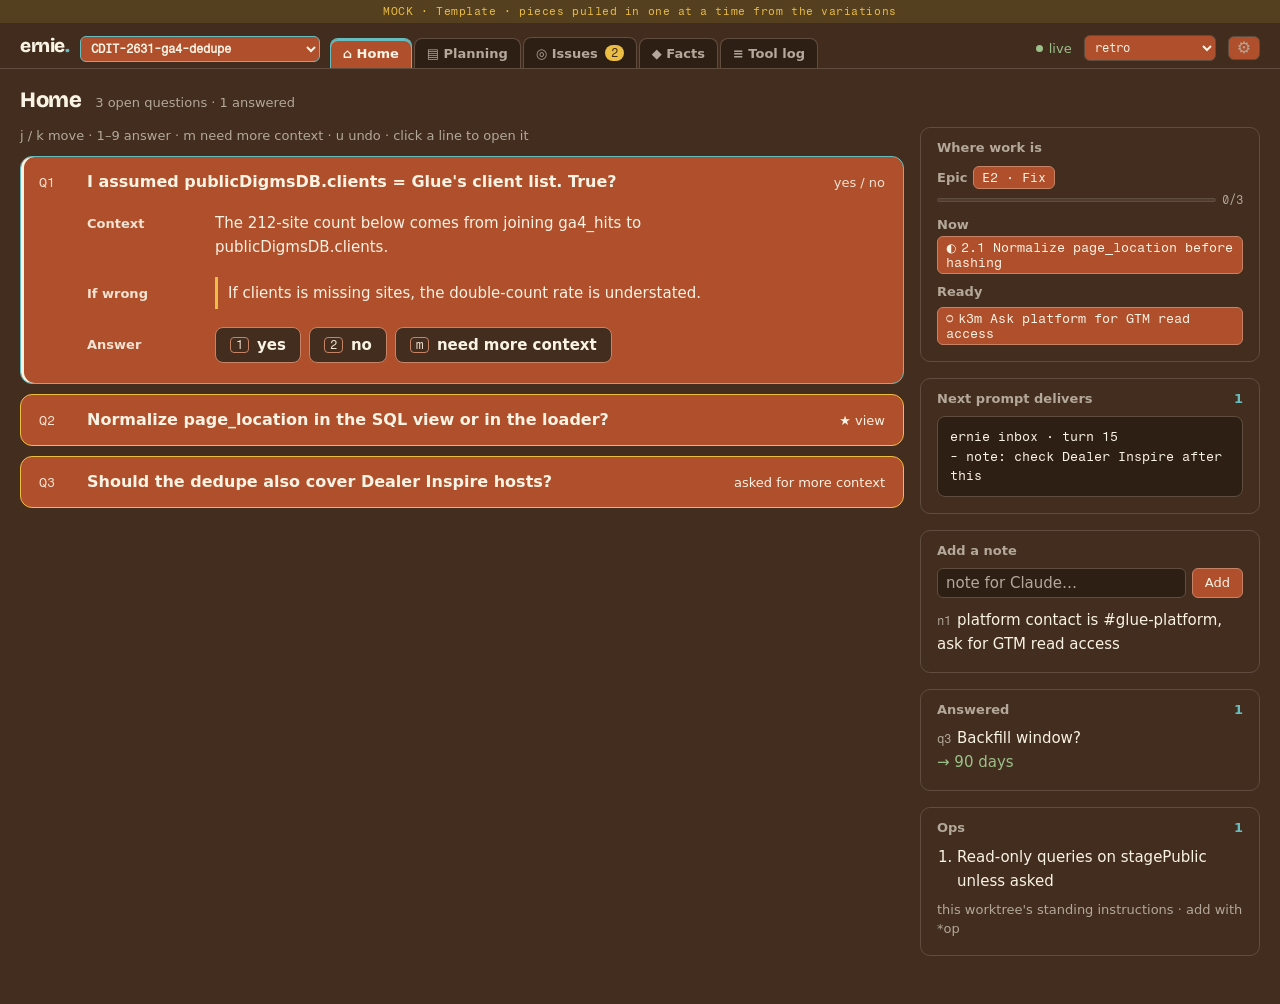
==== .mem/artifacts/ref_ernie_views/00-template.html @ 8be19d88 "docs: template reading panels on ground, font split, warning-text token Orange boxes now mark only w" ====
<!DOCTYPE html>
<!--
  TEMPLATE · shell taken from 01 Mission Control, filled one piece at a time.
  Tabs: ⌂ Home · ▤ Planning · ◎ Issues · ◆ Facts · ≡ Tool log.
  Worktree picker (P3 Q1, Q4): one select in the top bar picks the worktree every tab shows; no per-tab pickers, no "all".
    Grouped by repo; a worktree reads "· folder gone", "· off" or "· needs you" after its branch. Archived worktrees sit in
    an "Archived (N)" group. A banner above each tab: archived → Restore; folder gone → Archive (never auto-hidden);
    off → logging paused; an id collision (P4 F1) → "d1 collided … kept as d1′, rename by hand".
  Pieces so far:
    - Home tab: open questions for the picked worktree (items.jsonl, P4 Q1; replaces queue.md "qs", P4 Q2) as a focus list
      (picked from qcard-d): one line each with Q<n>, the question and its status (★ recommended, asked for more context,
      sent); the selected one opens with Context / If wrong / Example / Answer in a left gutter. Answer row: numbered
      choices, "need more context" (`question answer {more: true}`, stays open, A88) and an "other answer…" box (not on
      `assume` yes/no checks, A113). An answer queues for the session's next prompt with Undo until then.
      Keys: j/k move, 1–9 answer, m more context, u undo.
      Top strip: Where work is (active epic + bar, active bead, up to 3 `bd ready` beads: todo with every dep done),
      Add a note (`note add`), Ops (memory `## ops`, read-only, per branch). Session and Sync cards were dropped (git history).
      Right column: Next prompt delivers (inbox preview: sample `pending` + page-queued events), Answered.
    - Planning tab (view-only data: `epics` + `adhoc` in _sample_state.js; Beads fields not final): three columns. Left,
      the worktree's epics with a done/total bar, then ◇ Ad hoc (beads with no epic; replaces queue.md "next", P4 Q2);
      middle, the selected epic's goal, beads, epic done-when checks and its PRD-review findings; right, the selected bead:
      labels in a gutter, content capped at ~62ch: Status (text todo → active → done, or blocked naming the unfinished deps) ·
      What · Notes · Done when · Depends on / Unblocks (click to jump, across epics) · Linked · Files · Commit. Linked also
      shows the reverse links the page computes (P4 Q3): decisions whose `ref` is this bead, findings from its code review.
      ▤ PRD chip under the epic goal (P2: one PRD per epic, path from `spec_id`) swaps the right column for the PRD: plan
      state + review rounds from the epic's labels, path, section chips that scroll to each ## heading, the markdown at the
      reading measure. Opening a bead goes back to it; picking another epic keeps the PRD open on that epic's PRD.
      Keys: [ ] prev/next bead, { } prev/next epic, p PRD, esc back.
    - Issues tab (from 03 Issue Workbench): findings (Beads bugs) grouped by epic, then Ad hoc (P3 Q2); waiting-for-approval
      first. Each row and worksheet names its source = parent: PRD review (epic), code review · <bead>, or ad hoc; the
      source pill opens it on Planning. Worksheet: labels in a gutter (same layout as Home's open questions): Status (text
      explained → approved → fixed) · Example (first: lead with an example) · Cause · Fix · If skipped · How sure · Linked ·
      Decide, always the last row: keyed Approve / Dismiss / Undo (dismiss = close with resolution=dismissed).
      Keys: [ ] prev/next, a approve, d dismiss, u undo.
    - Facts & decisions tab: left column glossary then decisions (text + why + a `→ bead` chip from `ref`, P4 Q3; a
      "collided" tag on F1 collisions); right column facts with ✓ ~ ✗ badges (tap for the method, × to dismiss).
      Facts panel opens with filter pills that use the badge labels: All · ✓ verified · ~ inferred · ✗ unknown (data value
      `unchecked`, or no confidence), each with its count; tapping the active pill goes back to All.
      Each inferred / unknown fact has a ⌕ research pill (page op `fact research`, deferred to v2): queued for that
      session's next prompt → Claude spawns a subagent (Agent row + its tool calls land in the Tool log) → the answer updates
      the row (`fact set`, A123: badge → verified, method, corrected text with the old wording kept) or leaves a
      "no answer" note + retry. Mock: the next prompt is simulated 3 s after the click; outcomes come from RESEARCH_OUTCOMES.
    - Tool log tab: the picked worktree's tool calls, newest first (A114: Bash shows its description only). Filters:
      session (P3 Q5; activity rows carry `sid`, Claude's and your item events don't, A123), tool, hide subagents,
      files only, + ernie events. A new row lands every ~4 s on the working session.
    - Settings (⚙ in the top bar, key `,`, esc closes): one panel, global (every repo; server keeps it in
      ~/.config/ernie/settings.json). Only the page or your own terminal changes it, never Claude: the numbers are what stop
      the agent loop from running away. Rows: Queue running / paused (applies at once; Claude finishes the step it's on) ·
      Polish batch (beads per polish agent, 3–20, default 10) · Polish rounds cap (2–8, default 5) · PRD review rounds and
      Code review rounds (min / max, 1–10, defaults 2 / 5). Number rows wait for Save; checked on Save (range, min ≤ max).
      Read-only block below: port (ERNIE_PORT), state folder (ERNIE_HOME), the picked worktree's repo kind (git config)
      and Beads auto-push (bd config); each is changed where it lives. Paused shows a "queue paused" pill in the top bar.
      Kept off the panel: context caps (dump 4 KB, inbox 8 KB, tied to Claude Code's hook output limit), server timings,
      approval gates and security checks.
  Data: _sample_state.js, loaded from this folder (same data as the 10 variations; P3/P4 additions at the end).
  Colours: _tokens.css; map in style-guide.html. Top-bar select picks the scheme: retro (default; brown ground, burnt-orange
    boxes, cream text, teal accent), original dark or original light (the blue scheme with its grid). Remembered per browser.
-->
<html lang="en">
<head>
<meta charset="utf-8">
<meta name="viewport" content="width=device-width, initial-scale=1">
<title>ernie · Template</title>
<link rel="preconnect" href="https://fonts.googleapis.com">
<link rel="preconnect" href="https://fonts.gstatic.com" crossorigin>
<link href="https://fonts.googleapis.com/css2?family=Bricolage+Grotesque:opsz,wght@12..96,400..800&family=Fragment+Mono&display=swap" rel="stylesheet">
<link rel="stylesheet" href="_tokens.css">
<style>
  * { box-sizing: border-box; }
  body { margin: 0; font-family: var(--sans); font-size: 15px; line-height: 1.6; color: var(--text);
    background-color: var(--bg); overflow-x: hidden;
    background-image: linear-gradient(var(--grid) 1px, transparent 1px), linear-gradient(90deg, var(--grid) 1px, transparent 1px);
    background-size: 24px 24px; background-attachment: fixed; }
  code { font-family: var(--mono); font-size: .92em; }
  button { font: inherit; color: inherit; }
  .mock-banner { font: 11px var(--mono); text-align: center; padding: 5px 16px; background: var(--warn-bg); color: var(--warn-fg); letter-spacing: .05em; }

  @keyframes pulse { 0%, 100% { opacity: 1; } 50% { opacity: .3; } }
  .badge { font: 12px var(--mono); min-width: 18px; padding: 1px 6px; border-radius: 9px; background: var(--accent); color: var(--bg); text-align: center; }

  /* Top bar: brand · tabs · status */
  .topbar { position: sticky; top: 0; z-index: 50; display: flex; align-items: flex-end; gap: 10px; padding: 8px 20px 0;
    border-bottom: 1px solid var(--border); background: color-mix(in srgb, var(--bg) 90%, transparent); backdrop-filter: blur(8px); }
  .brand { font-family: var(--display); font-weight: 800; font-size: 19px; letter-spacing: -.02em; padding-bottom: 7px; }
  .brand span { color: var(--accent); }
  .tabstrip { display: flex; align-items: flex-end; gap: 2px; min-width: 0; flex: 1; overflow-x: auto; scrollbar-width: thin; }
  .tab { display: flex; align-items: center; border: 1px solid var(--border); border-bottom: none; border-radius: 8px 8px 0 0;
    background: var(--bg-recessed); color: var(--text-dim); flex: none; max-width: 260px; }
  .tab.active { background: var(--bg-card); color: var(--text); border-color: var(--border-accent); box-shadow: inset 0 2px 0 var(--accent); }
  .tab > button { background: none; border: 0; cursor: pointer; padding: 7px 12px; display: flex; align-items: center; gap: 7px;
    font: 600 13px var(--sans); min-width: 0; }
  .status { display: flex; align-items: center; gap: 12px; font: 13px var(--sans); color: var(--text-dim); padding-bottom: 7px; flex: none; }
  .live { color: var(--success); display: inline-flex; align-items: center; gap: 6px; }
  .live::before { content: ''; width: 7px; height: 7px; border-radius: 50%; background: var(--success); animation: pulse 1.8s infinite; }
  .icon-btn { background: var(--bg-card); border: 1px solid var(--border); border-radius: 6px; padding: 4px 10px; cursor: pointer; font: 12px var(--mono); }
  .icon-btn:hover { border-color: var(--accent); }
  .settings-btn { font: 16px/1 var(--sans); padding: 3px 8px; }
  .settings-btn[aria-expanded=true] { border-color: var(--accent); }
  .paused-pill { font: 600 12px var(--sans); padding: 1px 8px; border-radius: 9px; background: var(--warn-bg); color: var(--warn-fg); }

  /* Settings panel: opens under the top bar's ⚙, right-aligned */
  .settings { position: fixed; z-index: 60; top: 56px; right: 20px; width: min(600px, calc(100vw - 32px));
    max-height: calc(100dvh - 76px); overflow-y: auto; box-shadow: 0 12px 32px var(--shadow); }
  .settings .panel-body { display: grid; gap: 24px; padding: 8px 20px 20px; }
  .settings .sub { margin: 0 0 12px; }
  .settings .hint { margin: 4px 0 0; }
  .settings .gut { grid-template-columns: 130px minmax(0, 1fr); gap: 16px 18px; }
  .settings input[type=number] { width: 72px; font: 13px var(--mono); padding: 4px 6px; border-radius: 6px;
    border: 1px solid var(--border); background: var(--bg-raised); color: var(--text); }
  .settings .pair { display: inline-flex; flex-wrap: wrap; align-items: baseline; gap: 6px 10px; }
  .settings .err { color: var(--warning-text); font-size: 13px; }
  .settings .ro { font: 13px var(--mono); }
  .settings .ro + .hint { display: inline; margin: 0 0 0 10px; }
  .settings .kbtn[aria-pressed=true] { background: var(--bg-raised); border-color: var(--accent); }
  .settings .kbtn[aria-pressed=false] { color: var(--text-dim); }
  .settings .actions { display: flex; flex-wrap: wrap; align-items: center; gap: 8px 12px; padding-top: 4px; }
  .settings .actions .msg { font-size: 13px; line-height: 1.45; color: var(--text-dim); flex: 1 1 200px; }
  .btn[disabled] { opacity: .5; cursor: default; }
  @media (max-width: 720px) { .settings { right: 16px; top: 96px; max-height: calc(100dvh - 112px); } }
  @media (max-width: 640px) { .settings .gut { grid-template-columns: minmax(0, 1fr); gap: 4px; } .settings .gut dd { margin-bottom: 12px; } }

  @media (max-width: 720px) {
    .topbar { flex-wrap: wrap; padding: 8px 16px 0; }
    .status { margin-left: auto; }
    .tabstrip { order: 3; flex-basis: 100%; }
  }

  main { max-width: 1680px; margin: 0 auto; padding: 16px 20px 48px; }
  @media (max-width: 720px) { main { padding: 12px 16px 48px; } }

  /* Empty tab body */
  .canvas { min-height: calc(100dvh - 140px); border: 1.5px dashed var(--border); border-radius: 12px;
    display: flex; flex-direction: column; align-items: center; justify-content: center; gap: 6px; text-align: center; padding: 24px 16px; }
  .canvas h1 { margin: 0; font: 800 20px var(--display); letter-spacing: -.02em; overflow-wrap: anywhere; }
  .canvas p { margin: 0; font: 13px/1.45 var(--sans); color: var(--text-dim); overflow-wrap: anywhere; }

  /* Tab header: title + meta */
  .tab-head { display: flex; flex-wrap: wrap; align-items: baseline; gap: 8px 14px; margin: 2px 0 14px; }
  .tab-head h1 { margin: 0; font: 800 22px var(--display); letter-spacing: -.02em; }
  .tab-head .meta { font: 13px/1.45 var(--sans); color: var(--text-dim); }
  select.wt-pick, .filters select, select.scheme-pick { max-width: 100%; font: 12px var(--mono); background: var(--bg-card); color: var(--text);
    border: 1px solid var(--border); border-radius: 6px; padding: 4px 6px; }

  /* Worktree picker (top bar) + worktree banners */
  .wt-pick-wrap { padding-bottom: 6px; flex: none; max-width: 240px; min-width: 0; }
  select.wt-pick { font-weight: 600; border-color: var(--border-accent); width: 100%; }
  .wt-banner { display: flex; flex-wrap: wrap; align-items: center; gap: 8px 12px; margin: 0 0 14px; padding: 8px 12px; border-radius: 8px;
    font: 13px/1.45 var(--sans); border: 1px solid var(--border); background: var(--bg-card); overflow-wrap: anywhere; }
  .wt-banner.warn { border-color: var(--warning); background: var(--warn-bg); color: var(--warn-fg); }
  .wt-banner.dim { color: var(--text-dim); border-style: dashed; }
  .wt-banner span { flex: 1 1 260px; }

  /* Panels (from 01) */
  .panel { background: var(--bg-card); border: 1px solid var(--box-edge); border-radius: 10px; min-width: 0; }
  .panel-head { display: flex; align-items: center; justify-content: space-between; gap: 8px; flex-wrap: wrap; padding: 12px 16px 4px;
    font: 600 13px/1.3 var(--sans); color: var(--text-dim); }
  .panel-head .count { color: var(--text-accent); }
  .panel-body { padding: 12px 16px 16px; min-width: 0; }
  .panel-head + .panel-body { padding-top: 4px; }
  .empty { color: var(--text-dim); font-size: 13px; line-height: 1.45; padding: 4px 0; }
  .hint { font: 13px/1.45 var(--sans); color: var(--text-dim); }
  .item-id { font: 12px var(--mono); color: var(--text-dim); margin-right: 6px; }
  .sub { font: 600 13px/1.3 var(--sans); color: var(--text-dim); margin: 14px 0 6px; }
  .sub:first-child { margin-top: 0; }
  .wt { font: 12px var(--mono); color: var(--text-accent); background: var(--accent-soft); border-radius: 4px; padding: 0 6px; margin-right: 6px; white-space: nowrap; }
  .collided { font: 12px var(--mono); color: var(--warn-fg); background: var(--warn-bg); border-radius: 4px; padding: 0 6px; margin-left: 6px; white-space: nowrap; }
  .dec .refs { margin-top: 4px; }

  /* Facts & decisions */
  .fd-grid { display: grid; gap: 16px; align-items: start; grid-template-columns: minmax(0, 1fr) minmax(0, 1fr); }
  @media (max-width: 860px) { .fd-grid { grid-template-columns: minmax(0, 1fr); } }
  .fd-col { display: flex; flex-direction: column; gap: 16px; min-width: 0; }
  .dec { overflow-wrap: break-word; }
  .dec + .dec { margin-top: 16px; }
  .dec b { font-weight: 600; display: block; } .dec .why { font-size: 13px; line-height: 1.45; color: var(--text-dim); }
  .facts { list-style: none; margin: 0; padding: 0; display: grid; gap: 12px; }
  .facts li { position: relative; padding: 0 28px 0 0; overflow-wrap: break-word; }
  .dismiss { position: absolute; right: 0; top: -1px; width: 22px; height: 22px; border-radius: 5px; border: 1px solid transparent; background: none; cursor: pointer; color: var(--text-dim); }
  .dismiss:hover { border-color: var(--border); color: var(--error); }
  .conf { font: 12px var(--mono); padding: 1px 6px; border-radius: 4px; border: 0; cursor: pointer; margin-right: 6px; vertical-align: 1px; }
  .c-verified { background: var(--pass-bg); color: var(--pass-fg); } .c-inferred { background: var(--warn-bg); color: var(--warn-fg); }
  .c-unchecked { background: var(--bg-raised); color: var(--text-dim); border: 1px dashed var(--text-dim); }
  .method { font: 13px/1.5 var(--mono); color: var(--text-dim); margin: 5px 0 2px; padding: 5px 8px; border-left: 2px solid var(--border-accent); overflow-wrap: anywhere; }
  .gloss { margin: 0; display: grid; grid-template-columns: auto minmax(0,1fr); gap: 6px 12px; align-items: baseline; font-size: 15px; line-height: 1.6; }
  .gloss dt { font: 13px/1.6 var(--mono); color: var(--text-accent); } .gloss dd { margin: 0; overflow-wrap: break-word; }
  .pills { display: flex; flex-wrap: wrap; gap: 6px; margin: 0 0 16px; }
  .fpill { font: 12px var(--mono); padding: 2px 10px; border-radius: 12px; border: 1px solid var(--border); background: var(--bg-recessed); color: var(--text-dim); cursor: pointer; }
  .fpill:hover { border-color: var(--accent); }
  .fpill .n { opacity: .7; margin-left: 5px; }
  .fpill.on { border-color: transparent; }
  .fpill.on.k-all { background: var(--accent); color: var(--bg); }
  .fpill.on.k-verified { background: var(--pass-bg); color: var(--pass-fg); }
  .fpill.on.k-inferred { background: var(--warn-bg); color: var(--warn-fg); }
  .fpill.on.k-unchecked { background: var(--bg-raised); color: var(--text); border: 1px dashed var(--text-dim); }
  .queued { font: 13px/1.45 var(--sans); color: var(--warning-text); margin-top: 10px; overflow-wrap: anywhere; }
  .rpill { font: 12px var(--mono); padding: 1px 8px; margin-left: 8px; border-radius: 10px; border: 1px solid var(--border-accent);
    background: var(--accent-soft); color: var(--text-accent); cursor: pointer; vertical-align: 1px; white-space: nowrap; }
  .rpill:hover { border-color: var(--accent); }
  .rpill.wait { cursor: default; border-style: dashed; background: none; color: var(--warning-text); border-color: var(--warning); }
  .rpill.running { cursor: default; background: none; }
  .rpill.running::before { content: ''; display: inline-block; width: 8px; height: 8px; margin-right: 5px; border-radius: 50%;
    border: 1.5px solid currentColor; border-right-color: transparent; animation: spin .8s linear infinite; vertical-align: -1px; }
  @keyframes spin { to { transform: rotate(360deg); } }
  .found { border-left-color: var(--success); } .found s { opacity: .7; }
  .no-answer { border-left-color: var(--warning); }

  /* Issues: list + worksheet (from 03) */
  .is-grid { display: grid; gap: 16px; align-items: start; grid-template-columns: minmax(0, 340px) minmax(0, 1fr); }
  @media (max-width: 900px) { .is-grid { grid-template-columns: minmax(0, 1fr); } }
  .is-list { position: sticky; top: 64px; }
  @media (max-width: 900px) { .is-list { position: static; } }
  .is-group { font: 600 13px/1.3 var(--sans); color: var(--text-dim); margin: 12px 4px 4px; display: flex; justify-content: space-between; }
  .is-group:first-child { margin-top: 0; }
  .is-row { width: 100%; display: grid; grid-template-columns: 14px auto minmax(0, 1fr) auto; gap: 7px; align-items: baseline; border: 0; border-radius: 6px;
    background: none; padding: 7px 6px; text-align: left; cursor: pointer; }
  .is-row:hover { background: var(--bg-recessed); } .is-row.sel { background: var(--accent-soft); }
  .is-row .t { font-size: 15px; line-height: 1.35; overflow-wrap: anywhere; }
  .is-row.sel .t { font-weight: 600; }
  .is-row .t .wt { margin: 4px 0 0; display: inline-block; }
  .is-row.st-fixed .t, .is-row.st-dropped .t { color: var(--text-dim); }
  .is-row.st-dropped .t { text-decoration: line-through; }
  .is-row .id, .is-row .cf { font: 12px var(--mono); color: var(--text-dim); }
  .g { font: 12px var(--mono); text-align: center; }
  .g--explained { color: var(--warning); } .g--approved { color: var(--accent); } .g--fixed { color: var(--success); } .g--dropped { color: var(--text-dim); }
  .legend { margin-top: 24px; font: 13px/1.45 var(--sans); color: var(--text-dim); padding: 0 4px; }
  .ws { max-width: 780px; }
  .ws-meta { display: flex; flex-wrap: wrap; gap: 8px; align-items: center; font: 13px/1.45 var(--sans); color: var(--text-dim); }
  .ws h2 { font-family: var(--display); font-size: 20px; line-height: 1.3; font-weight: 700; margin: 8px 0 22px; letter-spacing: -.01em; overflow-wrap: break-word; }
  .ws h2 .id { font: 13px var(--mono); color: var(--text-dim); margin-right: 4px; }
  .pill { font: 12px var(--mono); padding: 1px 8px; border-radius: 10px; white-space: nowrap; }
  .p-ours { background: var(--info-bg); color: var(--info-fg); } .p-other { background: var(--warn-bg); color: var(--warn-fg); }
  .p-src { background: var(--bg-raised); color: var(--text-dim); border: 1px solid var(--border); cursor: pointer; }
  .p-src:hover { border-color: var(--accent); }
  .is-row .src { display: block; font: 13px/1.45 var(--sans); color: var(--text-dim); margin-top: 2px; }
  .quote { margin-top: 8px; font: 13px/1.45 var(--sans); color: var(--text-accent); }
  .btn { font: 13px var(--sans); padding: 6px 12px; border-radius: 6px; border: 1px solid var(--border); background: var(--bg-card); cursor: pointer; }
  .btn:hover { border-color: var(--accent); } .btn--primary { background: var(--accent); border-color: var(--accent); color: var(--bg); }
  .btn--danger:hover { border-color: var(--error); color: var(--error); }
  .tbl-wrap { overflow-x: auto; border: 1px solid var(--box-edge); border-radius: 8px; background: var(--bg-card); }
  .tbl-wrap table { border-collapse: collapse; width: 100%; font: 13px/1.5 var(--mono); }
  .tbl-wrap th, .tbl-wrap td { padding: 6px 10px; border-bottom: 1px solid var(--border); text-align: left; vertical-align: top; overflow-wrap: anywhere; }
  .tbl-wrap thead th { color: var(--text-dim); font-weight: 400; background: var(--bg-recessed); }
  .tbl-wrap tbody th { color: var(--text-accent); font-weight: 400; white-space: nowrap; }
  .tbl-wrap tr:last-child td, .tbl-wrap tr:last-child th { border-bottom: 0; }
  .ok { color: var(--success); } .bad { color: var(--error); }
  .ex-title { font-weight: 600; margin-bottom: 6px; } .cap { font-size: 13px; line-height: 1.45; color: var(--text-dim); margin: 6px 0 0 !important; }
  .run { font: 13px/1.45 var(--sans); color: var(--text-dim); margin-top: 4px; } .run code { color: var(--text-accent); }
  .impact { border-left: 3px solid var(--warning); padding: 4px 0 4px 10px; }
  .cmd { position: relative; margin-top: 6px; }
  .cmd pre { margin: 0; padding: 10px 70px 10px 12px; border-radius: 8px; background: var(--bg-recessed); border: 1px solid var(--border); font: 13px/1.5 var(--mono); white-space: pre-wrap; overflow-wrap: anywhere; }
  .cmd button { position: absolute; top: 6px; right: 6px; }
  .linked { display: grid; gap: 6px; font-size: 15px; line-height: 1.6; } .linked b { font: 12px var(--mono); color: var(--text-accent); margin-right: 6px; font-weight: 400; }
  .ws-foot { display: flex; justify-content: space-between; gap: 8px; margin-top: 32px; font: 13px/1.45 var(--sans); color: var(--text-dim); align-items: center; flex-wrap: wrap; }

  /* Home: open questions */
  .home-grid { display: grid; gap: 16px; align-items: start; grid-template-columns: minmax(0, 1fr) 340px; }
  @media (max-width: 999px) { .home-grid { grid-template-columns: minmax(0, 1fr); } }
  /* Open questions: focus list (one line each, the selected one opens; labels in a left gutter) */
  .qf-hint { font: 13px/1.45 var(--sans); color: var(--text-dim); margin: 0 0 10px; }
  .qf-item { border: 1px solid var(--box-edge); border-radius: 12px; background: var(--bg-card); margin-bottom: 10px; overflow: hidden; min-width: 0; }
  .qf-item.sel { border-color: var(--border-accent); box-shadow: inset 3px 0 0 var(--accent); }
  .qf-line { display: grid; grid-template-columns: 34px minmax(0, 1fr) auto; gap: 14px; align-items: baseline; width: 100%; padding: 14px 18px;
    border: 0; background: none; text-align: left; cursor: pointer; }
  .qf-line .n { font: 13px var(--mono); color: var(--text-dim); }
  .qf-line .t { font-size: 16px; font-weight: 600; line-height: 1.35; overflow-wrap: break-word; min-width: 0; }
  .qf-line .s { font: 13px/1.45 var(--sans); color: var(--text-dim); white-space: nowrap; }
  .qf-line .s.rec { color: var(--text-accent); } .qf-line .s.warn { color: var(--warning-text); }
  @media (max-width: 640px) { .qf-line { grid-template-columns: 28px minmax(0, 1fr); } .qf-line .s { grid-column: 2; white-space: normal; } }
  .qf-body { padding: 4px 18px 20px 66px; }
  @media (max-width: 640px) { .qf-body { padding-left: 18px; } }
  /* Detail gutter (questions, findings, beads): labels in a left column, content capped at a reading measure */
  .gut { display: grid; grid-template-columns: 110px minmax(0, 1fr); gap: 18px 18px; align-items: baseline; margin: 0; }
  @media (max-width: 640px) { .gut { grid-template-columns: minmax(0, 1fr); gap: 4px; } .gut dd { margin-bottom: 12px; } }
  .gut dt { font: 600 13px/1.3 var(--sans); color: var(--text-dim); }
  .gut dd { margin: 0; max-width: 62ch; font-size: 15px; line-height: 1.6; min-width: 0; overflow-wrap: break-word; }
  .gut dd.wide { max-width: none; }
  .gut dd.impact { color: var(--warning-text); }
  .gut dd .dim { color: var(--text-dim); }
  .gut dd .cmd { margin-top: 6px; }
  .steps { color: var(--text-dim); }
  .steps b { font-weight: 400; color: var(--text-accent); background: var(--accent-soft); padding: 1px 7px; border-radius: 5px; }
  .steps .past { color: var(--success); }
  .steps.off { text-decoration: line-through; }
  .kbtns { display: flex; flex-wrap: wrap; gap: 8px; align-items: center; }
  .kbtn { display: inline-flex; align-items: center; gap: 8px; font: 600 15px/1.35 var(--sans); padding: 7px 14px; border-radius: 8px;
    border: 1.5px solid var(--border); background: var(--bg-recessed); cursor: pointer; }
  .kbtn:hover, .kbtn.rec { border-color: var(--accent); }
  .kbtn.danger:hover { border-color: var(--error); color: var(--error); }
  .kbtn kbd { font: 12px var(--mono); padding: 0 5px; border-radius: 4px; border: 1px solid var(--border); color: var(--text-dim); }
  .kbtn small { font: 400 13px var(--sans); color: var(--text-accent); }
  .kbtns .msg { font-size: 13px; line-height: 1.45; color: var(--text-dim); flex: 1 1 220px; }
  .qf-sent { display: flex; flex-wrap: wrap; align-items: center; gap: 10px; font: 13px/1.45 var(--sans); color: var(--warning-text); }
  .other { display: flex; gap: 6px; min-width: 0; margin-top: 10px; max-width: 460px; }
  .other input { flex: 1; min-width: 0; font: 15px var(--sans); padding: 6px 10px; border-radius: 8px; border: 1px solid var(--border); background: var(--bg-recessed); color: var(--text); }
  .kv { display: grid; gap: 5px; font-size: 15px; line-height: 1.6; overflow-wrap: anywhere; }
  .kv .k { font: 600 13px/1.3 var(--sans); color: var(--text-dim); margin-right: 6px; }
  .inbox pre { margin: 0; padding: 10px 12px; border-radius: 8px; background: var(--bg-recessed); border: 1px solid var(--border); font: 13px/1.5 var(--mono); white-space: pre-wrap; overflow-wrap: anywhere; }
  .ops { margin: 0; padding-left: 20px; font-size: 15px; line-height: 1.6; display: grid; gap: 4px; overflow-wrap: anywhere; }
  .note-form { display: flex; gap: 6px; }
  .note-form input { flex: 1; min-width: 0; font: 15px var(--sans); padding: 5px 8px; border-radius: 6px; border: 1px solid var(--border); background: var(--bg-recessed); color: var(--text); }
  :is(.other, .note-form) input::placeholder { color: var(--text-dim); opacity: 1; }
  .answered { list-style: none; margin: 0; padding: 0; display: grid; gap: 8px; font-size: 15px; line-height: 1.6; }
  .answered li { overflow-wrap: anywhere; } .answered .a { color: var(--success); }

  /* Planning: epic row on top, then beads | bead detail */
  .pl-grid { display: grid; gap: 16px; align-items: start; grid-template-columns: minmax(0, 320px) minmax(0, 1fr); }
  .pl-phases { grid-column: 1 / -1; }
  @media (max-width: 1199px) { .pl-grid { grid-template-columns: minmax(0, 280px) minmax(0, 1fr); } }
  @media (max-width: 799px) { .pl-grid { grid-template-columns: minmax(0, 1fr); } }
  .pl-col { position: sticky; top: 64px; max-height: calc(100dvh - 80px); overflow-y: auto; }
  .pl-col.pl-phases { position: static; max-height: none; }
  @media (max-width: 799px) { .pl-col { position: static; max-height: none; } }
  .ph-row, .bd-row { width: 100%; display: grid; gap: 7px; align-items: baseline; border: 0; border-radius: 6px;
    background: none; padding: 7px 6px; text-align: left; cursor: pointer; }
  .ph-row { grid-template-columns: 14px auto minmax(0, 1fr); }
  .bd-row { grid-template-columns: 14px auto minmax(0, 1fr); }
  .ph-row:hover, .bd-row:hover { background: var(--bg-recessed); }
  .ph-row.sel, .bd-row.sel { background: var(--accent-soft); }
  .ph-row .id, .bd-row .id { font: 12px var(--mono); color: var(--text-dim); }
  .ph-row .t, .bd-row .t { font-size: 15px; line-height: 1.35; overflow-wrap: anywhere; min-width: 0; }
  .ph-row .t b { font-weight: 400; display: block; }
  .ph-row.sel .t b, .bd-row.sel .t { font-weight: 600; }
  .bd-row.st-done .t { color: var(--text-dim); }
  .bd-row .why { display: block; font: 13px/1.45 var(--sans); color: var(--warning-text); margin-top: 2px; }
  .g--todo { color: var(--text-dim); } .g--active { color: var(--accent); } .g--done { color: var(--success); } .g--blocked { color: var(--warning); }
  .bar { display: flex; align-items: center; gap: 6px; margin-top: 4px; font: 12px var(--mono); color: var(--text-dim); }
  .bar i { flex: 1; height: 4px; border-radius: 2px; background: var(--bg-raised); border: 1px solid var(--border); overflow: hidden; display: block; }
  .bar i b { display: block; height: 100%; background: var(--success); }
  .ph-goal { font-size: 13px; line-height: 1.45; color: var(--text-dim); margin: 0 4px 10px; overflow-wrap: break-word; }
  .checks { list-style: none; margin: 0; padding: 0; display: grid; gap: 4px; font-size: 15px; line-height: 1.6; }
  .checks li { display: grid; grid-template-columns: 18px minmax(0, 1fr); gap: 6px; overflow-wrap: anywhere; }
  .checks li::before { content: '☐'; color: var(--text-dim); font-family: var(--mono); }
  .checks li.on { color: var(--text-dim); } .checks li.on::before { content: '☑'; color: var(--success); }
  .ph-checks { margin: 24px 4px 0; }
  .chips { display: flex; flex-wrap: wrap; gap: 6px; }
  .chip { font: 13px var(--mono); padding: 3px 8px; border-radius: 6px; border: 1px solid var(--border); background: var(--bg-card); cursor: pointer; text-align: left; }
  .chip:hover { border-color: var(--accent); }
  .chip .g { margin-right: 5px; }
  .blocked-msg { font: 12px var(--mono); color: var(--warning-text); margin-top: 6px; }
  .files { list-style: none; margin: 0; padding: 0; font: 13px var(--mono); color: var(--text-accent); display: grid; gap: 3px; overflow-wrap: anywhere; }
  .prd-open { margin: -4px 4px 12px; }
  .prd-open .chip[aria-pressed="true"] { border-color: var(--accent); }
  /* PRD reader: replaces the bead detail; body capped at the reading measure */
  .prd-path { font: 13px var(--mono); color: var(--text-accent); margin: -14px 0 14px; overflow-wrap: anywhere; }
  .prd-toc { display: flex; flex-wrap: wrap; gap: 6px; margin-bottom: 22px; }
  .md { max-width: 62ch; font-size: 15px; line-height: 1.6; overflow-wrap: break-word; }
  .md h3 { font: 600 17px/1.35 var(--sans); margin: 26px 0 8px; scroll-margin-top: 72px; }
  .md h4 { font: 600 15px/1.35 var(--sans); margin: 18px 0 6px; }
  .md p { margin: 0 0 12px; }
  .md ul, .md ol { margin: 0 0 12px; padding-left: 22px; display: grid; gap: 4px; }
  .md code { color: var(--text-accent); }
  .md pre { margin: 0 0 12px; padding: 10px 12px; border-radius: 8px; background: var(--bg-recessed); border: 1px solid var(--border);
    font: 13px/1.5 var(--mono); overflow-x: auto; }
  .md pre code { color: var(--text); }
  .pl-phases .panel-body { display: flex; flex-wrap: wrap; gap: 4px; }
  .pl-phases .ph-row { width: auto; }
  .pl-phases .bar i { flex: 1 0 56px; }

  /* Tool log */
  .filters { display: flex; flex-wrap: wrap; align-items: center; gap: 8px 14px; padding: 12px 16px 16px;
    font: 13px var(--sans); color: var(--text-dim); }
  .filters label { display: inline-flex; align-items: center; gap: 5px; cursor: pointer; }
  .feed { list-style: none; margin: 0; padding: 0 0 8px; font: 12px/1.5 var(--mono); }
  .feed li { display: grid; grid-template-columns: 70px 76px 96px minmax(0, 1fr); gap: 10px; padding: 6px 16px;
    color: var(--text-dim); align-items: baseline; }
  .feed li.head { font: 600 13px/1.3 var(--sans); }
  .feed .cell { overflow: hidden; text-overflow: ellipsis; white-space: nowrap; }
  .feed .tool { color: var(--text); }
  .feed .txt { font-size: 13px; overflow-wrap: anywhere; color: var(--text); }
  .feed .txt.none { color: var(--text-dim); font-style: italic; }
  .feed li.file .tool { color: var(--warning-text); }
  .feed .sid { color: var(--text-dim); } .feed .sid.now { color: var(--success); }
  .feed li.ev .tool { color: var(--accent); } .feed li.ev.by-user .tool { color: var(--success); }
  .tag { font-size: 12px; padding: 0 5px; margin-left: 6px; border-radius: 4px; background: var(--info-bg); color: var(--info-fg); white-space: nowrap; }
  .tag.file { background: var(--warn-bg); color: var(--warn-fg); }
  .fresh { animation: flash 1.6s ease-out; }
  @keyframes flash { from { background: var(--accent-soft); } to { background: transparent; } }
  @media (max-width: 720px) {
    .feed li { grid-template-columns: 62px minmax(0, 1fr); gap: 2px 8px; }
    .feed li.head { display: none; }
    .feed .sidcell { grid-column: 2; grid-row: 1; }
    .feed .tool { grid-column: 1; grid-row: 2; }
    .feed .txt { grid-column: 2; grid-row: 2; }
  }
</style>
</head>
<body>
<div class="mock-banner">MOCK · Template · pieces pulled in one at a time from the variations</div>

<header class="topbar">
  <div class="brand">ernie<span>.</span></div>
  <div class="wt-pick-wrap" id="wt-pick-wrap"></div>
  <nav class="tabstrip" id="tabstrip" aria-label="Tabs"></nav>
  <div class="status"><span class="paused-pill" id="queue-paused" hidden>queue paused</span><span class="live">live</span>
    <select class="scheme-pick" id="scheme-pick" aria-label="Colour scheme">
      <option value="retro">retro</option><option value="original">original dark</option><option value="original-light">original light</option>
    </select>
    <button class="icon-btn settings-btn" type="button" id="settings-btn" data-settings-toggle aria-label="Settings" aria-expanded="false" title="Settings (,)">⚙</button></div>
</header>

<div class="panel settings" id="settings" role="dialog" aria-label="Settings" hidden></div>

<main id="main"></main>

<script src="_sample_state.js"></script>
<script>
  // S stands in for the server's SSE frames; `view` holds view-only state.
  const S = structuredClone(ERNIE_SAMPLE);
  // P3 Q4: archived and folder-gone worktrees join the picker; the older views never see them
  S.logs.push(...S.lifecycleLogs);
  // Findings closed with resolution=dismissed; the shared sample still says `dropped`
  Object.values(S.states).forEach(st => st.issues.forEach(i => { if (i.status === 'dropped') i.status = 'dismissed'; }));
  const TABS = [
    { key: 'home', label: '⌂ Home' },
    { key: 'planning', label: '▤ Planning' },
    { key: 'issues', label: '◎ Issues' },
    { key: 'facts', label: '◆ Facts' },
    { key: 'log', label: '≡ Tool log' },
  ];
  const view = {
    active: 'home',
    wt: null, // the one worktree every tab shows (P3 Q1); null → first with a working session
    factsKind: 'all', // pill filter: all / verified / inferred / unchecked
    research: {}, // "<log key>|<fact id>" → { stage: queued | running | found | none, note, oldText, from }
    selectedQuestion: null, // "<log key>|<question id>"; Home's focus list opens one at a time
    selectedIssue: null, // "<log key>|<issue id>"
    selectedEpic: null, // "<log key>|<epic id>", or "<log key>|adhoc"
    selectedBead: null, // "<log key>|<epic id or adhoc>|<bead id>"
    prdOpen: false, // Planning: the selected epic's PRD replaces the bead detail
    copied: null,
    shownMethods: new Set(),
    queued: [], // page events waiting for each session's next prompt: { key, label }
    logFilter: { session: 'all', tool: 'all', hideAgents: false, filesOnly: false, events: false },
    logUnseen: 0,
    settingsOpen: false,
    settingsDraft: null, // number rows being edited; copied from S.settings when the panel opens
    settingsMsg: '',
  };

  // Settings: global, the server's copy of ~/.config/ernie/settings.json
  const SETTINGS_DEFAULTS = { queuePaused: false, polishBatch: 10, polishRounds: 5, prdMin: 2, prdMax: 5, reviewMin: 2, reviewMax: 5 };
  const SETTING_RANGES = { polishBatch: [3, 20], polishRounds: [2, 8], prdMin: [1, 10], prdMax: [1, 10], reviewMin: [1, 10], reviewMax: [1, 10] };
  S.settings = { ...SETTINGS_DEFAULTS };
  const esc = s => String(s ?? '').replace(/[&<>"']/g, c => ({ '&': '&amp;', '<': '&lt;', '>': '&gt;', '"': '&quot;', "'": '&#39;' }[c]));
  const logOf = key => S.logs.find(l => l.key === key);
  const isTab = key => TABS.some(p => p.key === key);
  const curLog = () => logOf(view.wt);
  const cur = () => S.states[view.wt];

  // ---------- Worktree picker (P3 Q1, Q4) ----------
  // Grouped by repo; archived worktrees sit in their own group so they can be viewed and restored
  function pickWorktree() {
    if (logOf(view.wt) && S.states[view.wt]) return;
    const live = S.logs.filter(l => !l.archived);
    view.wt = (live.find(l => l.session.state === 'working') || live.find(l => l.on) || live[0]).key;
  }

  function renderPicker() {
    const optionLabel = l => l.branch
      + (l.folderGone ? ' · folder gone' : '')
      + (!l.on && !l.archived ? ' · off' : '')
      + (l.session.state === 'waiting on you' ? ' · needs you' : '');
    const option = l => `<option value="${esc(l.key)}" ${l.key === view.wt ? 'selected' : ''}>${esc(optionLabel(l))}</option>`;
    const live = S.logs.filter(l => !l.archived);
    const archived = S.logs.filter(l => l.archived);
    // Reason: a repo leaves the picker once all its worktrees are archived
    const repos = [...new Set(live.map(l => l.repo))];
    document.getElementById('wt-pick-wrap').innerHTML = `<select class="wt-pick" id="wt-pick" aria-label="Worktree">
      ${repos.map(r => `<optgroup label="${esc(r)}">${live.filter(l => l.repo === r).map(option).join('')}</optgroup>`).join('')}
      ${archived.length ? `<optgroup label="Archived (${archived.length})">${archived.map(l => `<option value="${esc(l.key)}" ${l.key === view.wt ? 'selected' : ''}>${esc(l.key)}</option>`).join('')}</optgroup>` : ''}
    </select>`;
  }

  // One line above every tab for the worktree's lifecycle: archived, folder gone, off, an id collision
  function wtBanner() {
    const l = curLog(), st = cur();
    const lines = [];
    if (l.archived) lines.push(['dim', `Archived · hidden from the picker; log, memory and beads kept.`, `<button class="btn" type="button" data-restore="${esc(l.key)}">Restore</button>`]);
    else if (l.folderGone) lines.push(['warn', `Folder gone · ${esc(l.worktree)} no longer exists. Nothing is hidden until you archive it.`, `<button class="btn" type="button" data-archive="${esc(l.key)}">Archive</button>`]);
    else if (!l.on) lines.push(['dim', 'ernie is off here (logging paused) · the page still shows what was logged.', '']);
    (st.collisions || []).forEach(id => lines.push(['warn',
      `⚠ ${esc(id)} collided · two machines logged a different ${esc(id)} (forgot to pull); the second is kept as ${esc(id)}′. Rename one by hand.`, '']));
    return lines.map(([kind, text, action]) => `<div class="wt-banner ${kind}"><span>${text}</span>${action}</div>`).join('');
  }
  // One label set for badges, filter pills and legends; `unchecked` stays the stored value
  const confGlyph = { verified: '✓ verified', inferred: '~ inferred', unchecked: '✗ unknown' };
  const FACT_PILLS = [{ key: 'all', label: 'All' }, ...['verified', 'inferred', 'unchecked'].map(key => ({ key, label: confGlyph[key] }))];
  // Facts with no confidence count as unknown
  const factKind = f => f.confidence || 'unchecked';

  // ---------- Tabs ----------
  function renderTabs() {
    const toApprove = issueList().filter(x => x.iss.status === 'explained').length;
    document.getElementById('tabstrip').innerHTML = TABS.map(p => {
      let badge = '';
      if (p.key === 'log' && view.active !== 'log' && view.logUnseen) badge = `<span class="badge" title="new tool calls">${view.logUnseen}</span>`;
      if (p.key === 'issues' && toApprove) badge = `<span class="badge" style="background:var(--warning)" title="waiting for your approval">${toApprove}</span>`;
      return `<div class="tab ${view.active === p.key ? 'active' : ''}"><button type="button" data-tab="${p.key}">${p.label}${badge}</button></div>`;
    }).join('');
  }

  // Page events for this worktree that its session's next prompt will deliver
  function queuedLine() {
    const queued = view.queued.filter(q => q.key === view.wt);
    return queued.length ? `<div class="queued">queued for the next prompt: ${queued.map(q => esc(q.label)).join(' · ')}</div>` : '';
  }

  function panel(title, count, body, extraHead = '') {
    return `<section class="panel panel--ground"><div class="panel-head"><span>${title}</span>${extraHead}${count !== '' ? `<span class="count">${count}</span>` : ''}</div>
      <div class="panel-body">${body}</div></section>`;
  }

  // ---------- Facts & decisions tab ----------
  function confBadge(item, key) {
    if (!item.confidence) return `<span class="conf c-unchecked" title="no confidence given">${confGlyph.unchecked}</span>`;
    return `<button class="conf c-${item.confidence}" type="button" data-method="${esc(key)}" title="${esc(item.method || 'no method given')}">${confGlyph[item.confidence]}</button>`;
  }

  function renderFacts() {
    const l = curLog(), st = cur();
    const collided = new Set(st.collisions || []);
    // P4 Q3: a decision's `ref` points at the bead it shaped; the chip opens it on the Planning tab
    const refChip = d => {
      const bead = d.ref && beadsOf(l.key).find(x => x.b.id === d.ref);
      return bead ? `<div class="refs chips">${beadChip(bead)}</div>` : '';
    };
    const decisions = st.decisions.map(d => `<div class="dec"><b><span class="item-id">${esc(d.id)}</span>${esc(d.text)}${
      collided.has(d.id) || d.collidedWith ? `<span class="collided" title="id collision, see the banner">collided</span>` : ''}</b>
      <span class="why">${esc(d.why)}</span>${refChip(d)}</div>`).join('');
    const decisionCount = st.decisions.length;

    const factHtml = f => {
      const methodKey = `${l.key}:${f.id}`;
      const method = view.shownMethods.has(methodKey) ? `<div class="method">method: ${esc(f.method || 'none given')}</div>` : '';
      return `<li class="${f.fresh ? 'fresh' : ''}">${confBadge(f, methodKey)}<span class="item-id">${f.id}</span>${esc(f.text)}${researchHtml(l, f)}
        <button class="dismiss" type="button" data-dismiss="${esc(l.key)}|${f.id}" title="Dismiss">×</button>${method}${researchNote(l, f)}</li>`;
    };
    const allFacts = st.facts.filter(f => f.kind !== 'term');
    const factCount = allFacts.length;
    const kindMatch = f => view.factsKind === 'all' || factKind(f) === view.factsKind;
    const shownFacts = allFacts.filter(kindMatch);
    const facts = shownFacts.length ? `<ul class="facts">${shownFacts.map(factHtml).join('')}</ul>` : '';
    const shownFactCount = shownFacts.length;
    const pills = `<div class="pills" role="group" aria-label="Filter facts">${FACT_PILLS.map(p => {
      const n = p.key === 'all' ? factCount : allFacts.filter(f => factKind(f) === p.key).length;
      const on = view.factsKind === p.key;
      return `<button class="fpill k-${p.key} ${on ? 'on' : ''}" type="button" data-fact-kind="${p.key}" aria-pressed="${on}">${p.label}<span class="n">${n}</span></button>`;
    }).join('')}</div>`;
    const noFacts = factCount ? '<div class="empty">No facts match this filter.</div>' : '<div class="empty">No facts pinned.</div>';

    const terms = st.facts.filter(f => f.kind === 'term');
    const glossary = terms.length ? `<dl class="gloss">${terms.map(t => `<dt>${esc(t.term)}</dt><dd>${esc(t.text)}</dd>`).join('')}</dl>` : '<div class="empty">No terms yet.</div>';

    document.getElementById('main').innerHTML = `${wtBanner()}
      <div class="tab-head"><h1>Facts</h1>
        <span class="meta">${decisionCount} decisions · ${factCount} facts · ${terms.length} terms</span></div>
      <div class="fd-grid">
        <div class="fd-col">
          ${panel('Glossary', terms.length, glossary)}
          ${panel('Decisions', decisionCount, decisions || '<div class="empty">No decisions yet.</div>')}
        </div>
        <div class="fd-col">
          ${panel('Facts', shownFactCount === factCount ? factCount : `${shownFactCount}/${factCount}`, pills + (facts || noFacts) + queuedLine(), '<span class="hint">tap a badge for its method · × to dismiss</span>')}
        </div>
      </div>`;
  }

  // ---------- Fact research (Facts panel) ----------
  // Page action `fact research`: goes to that session's Claude on its next prompt; Claude runs a subagent and logs the answer
  function researchHtml(l, f) {
    const r = view.research[`${l.key}|${f.id}`];
    if (r?.stage === 'queued') return `<span class="rpill wait" title="delivered with your next prompt to this session">⏳ queued · next prompt</span>`;
    if (r?.stage === 'running') return `<span class="rpill running" title="subagent running in ${esc(l.key)}">subagent researching…</span>`;
    if (factKind(f) === 'verified') return '';
    return `<button class="rpill" type="button" data-research="${esc(l.key)}|${esc(f.id)}" title="Send a subagent to find an answer">⌕ ${r?.stage === 'none' ? 'retry' : 'research'}</button>`;
  }

  function researchNote(l, f) {
    const r = view.research[`${l.key}|${f.id}`];
    if (r?.stage === 'found') {
      const oldWording = r.oldText !== f.text ? `: <s>${esc(r.oldText)}</s>` : '';
      return `<div class="method found">found by subagent · was ${esc(confGlyph[r.from] || confGlyph.unchecked)}${oldWording}<br>method: ${esc(f.method)}</div>`;
    }
    if (r?.stage === 'none') return `<div class="method no-answer">no answer: ${esc(r.note)}</div>`;
    return '';
  }

  // Mock outcomes per fact; anything not listed comes back with no answer
  const RESEARCH_OUTCOMES = {
    'glue/CDIT-2631-ga4-dedupe|f2': {
      steps: [{ tool: 'Bash', text: 'Count duplicate dedupe keys by site_platform, last 30 days' }, { tool: 'Read', text: 'sql/views/sessions.sql' }],
      text: 'Duplicates appear on Dealer Spike and Dealer Inspire hosts',
      method: 'GROUP BY site_platform over 30 days: 96% Dealer Spike, 4% Dealer Inspire, 0 elsewhere',
    },
    'glue/CDIT-2631-ga4-dedupe|f3': {
      steps: [{ tool: 'Grep', text: 'consent' }, { tool: 'WebFetch', text: 'GA4 consent mode docs' }],
      note: 'needs read access to the platform GTM container (SSO wall); see n1',
    },
  };
  const RESEARCH_FALLBACK = { steps: [{ tool: 'Grep', text: 'search the repo' }], note: 'nothing the subagent could check from here' };

  function logRow(logKey, row) {
    const st = S.states[logKey];
    const sid = isToolRow(row) ? logOf(logKey).session.id : undefined;
    st.activity.unshift({ ts: clock(), fresh: true, sid, ...row });
    if (logKey !== view.wt) return;
    if (view.active !== 'log' && (row.t === 'tool' || row.t === 'file')) view.logUnseen += 1;
  }

  function startResearch(researchKey) {
    const [logKey, factId] = researchKey.split('|');
    const st = S.states[logKey];
    const fact = st.facts.find(f => f.id === factId);
    const outcome = RESEARCH_OUTCOMES[researchKey] || RESEARCH_FALLBACK;
    view.research[researchKey] = { stage: 'queued' };
    view.queued.push({ key: logKey, label: `research ${factId}`, researchKey });
    logRow(logKey, { by: 'user', t: 'fact', op: 'research', text: `research ${factId} "${fact.text}"` });
    renderAll();

    const stillThere = () => st.facts.includes(fact);
    // Mock: the session's next prompt arrives 3 s later and Claude hands the fact to a subagent
    setTimeout(() => {
      view.queued = view.queued.filter(q => q.researchKey !== researchKey);
      if (!stillThere()) { delete view.research[researchKey]; return renderAll(); }
      view.research[researchKey] = { stage: 'running' };
      logRow(logKey, { by: 'hook', t: 'tool', op: 'run', tool: 'Agent', text: `Research ${factId}: ${fact.text}` });
      renderAll();
      outcome.steps.forEach((step, i) => setTimeout(() => {
        logRow(logKey, { by: 'hook', t: 'tool', op: 'run', agent: 'general-purpose', ...step });
        renderAll();
      }, 1200 * (i + 1)));
    }, 3000);

    setTimeout(() => {
      if (!stillThere()) { delete view.research[researchKey]; return renderAll(); }
      if (outcome.method) {
        view.research[researchKey] = { stage: 'found', from: fact.confidence, oldText: fact.text };
        Object.assign(fact, { confidence: 'verified', method: outcome.method, text: outcome.text || fact.text, fresh: true });
        logRow(logKey, { by: 'claude', t: 'fact', op: 'set', text: `${factId} → verified: ${fact.text}` });
      } else {
        view.research[researchKey] = { stage: 'none', note: outcome.note };
        logRow(logKey, { by: 'claude', t: 'fact', op: 'note', text: `${factId} research: no answer` });
      }
      renderAll();
      fact.fresh = false;
    }, 3000 + 1200 * (outcome.steps.length + 1));
  }

  // ---------- Planning tab ----------
  // Epics and beads come from Beads (label wt:<branch>); ad hoc beads have no epic (P3 Q2, P4 Q2)
  const BEAD_GLYPH = { todo: '○', active: '◐', done: '●', blocked: '⊘' };
  const ADHOC = 'adhoc';

  // The worktree's epics, then one "Ad hoc" entry holding the beads with no epic
  function epicList(logKey) {
    const st = S.states[logKey];
    const epics = (st?.epics || []).map(ep => ({ ep, key: `${logKey}|${ep.id}` }));
    if (!st?.adhoc?.length) return epics;
    const adhoc = { id: ADHOC, title: 'Ad hoc', goal: 'Beads with no epic (what queue.md "next" used to hold).', beads: st.adhoc };
    return [...epics, { ep: adhoc, key: `${logKey}|${ADHOC}` }];
  }

  // Every bead of one worktree with its epic, so deps can point across epics and into ad hoc
  const beadsOf = logKey => epicList(logKey).flatMap(({ ep }) => ep.beads.map(b => ({ b, ep, key: `${logKey}|${ep.id}|${b.id}` })));
  const epicLabel = ep => ep.id === ADHOC ? 'Ad hoc' : `${ep.id} · ${ep.title}`;

  function progressBar(beads) {
    const done = beads.filter(b => b.status === 'done').length;
    const pct = beads.length ? Math.round(done / beads.length * 100) : 0;
    return `<span class="bar"><i><b style="width:${pct}%"></b></i>${done}/${beads.length}</span>`;
  }

  const checklist = items => `<ul class="checks">${items.map(c => `<li class="${c.done ? 'on' : ''}">${esc(c.text)}</li>`).join('')}</ul>`;

  function beadChip(entry) {
    return `<button class="chip" type="button" data-bead-open="${esc(entry.key)}" title="${esc(epicLabel(entry.ep))} · ${entry.b.status}">
      <span class="g g--${entry.b.status}">${BEAD_GLYPH[entry.b.status]}</span>${esc(entry.b.id)} ${esc(entry.b.title)}</button>`;
  }

  function issueChip(logKey, issue) {
    return `<button class="chip" type="button" data-issue-jump="${esc(logKey)}|${esc(issue.id)}"><span class="g g--${issue.status}">${STATUS_GLYPH[issue.status]}</span>${esc(issue.id)}</button>`;
  }

  // Ids that match a decision, finding, fact or note in the same worktree show its text; findings open the Issues tab.
  // `why` labels links that come from the other side (a decision's ref, a finding's parent)
  function linkHTML(logKey, ref, why = '') {
    const st = S.states[logKey];
    const hint = why ? ` <span class="hint">${esc(why)}</span>` : '';
    const issue = st.issues.find(i => i.id === ref);
    if (issue) return `<div>${issueChip(logKey, issue)} ${esc(issue.title)}${hint}</div>`;
    const known = st.decisions.find(d => d.id === ref) || st.facts.find(f => f.id === ref) || st.notes.find(n => n.id === ref);
    if (known) return `<div><b>${esc(ref)}</b>${esc(known.text)}${hint}</div>`;
    return `<div><b>${esc(ref)}</b><span class="hint">not on this page</span></div>`;
  }

  function beadHTML(entry, list) {
    const { b, ep } = entry;
    const logKey = entry.key.split('|')[0];
    const st = S.states[logKey];
    const all = beadsOf(logKey);
    const pos = list.findIndex(x => x.key === entry.key);
    const prev = list[pos - 1], next = list[pos + 1];
    const deps = (b.deps || []).map(id => all.find(x => x.b.id === id)).filter(Boolean);
    const unblocks = all.filter(x => (x.b.deps || []).includes(b.id));
    const openDeps = deps.filter(x => x.b.status !== 'done');
    const checks = b.doneWhen || [];
    const checksDone = checks.filter(c => c.done).length;
    // P4 Q3: links are stored on the ernie side; the reverse ones (decision → this bead, finding from this bead's review) are computed
    const own = b.links || [];
    const reverse = [
      ...st.decisions.filter(d => d.ref === b.id && !own.includes(d.id)).map(d => [d.id, '← ref to this bead']),
      ...st.issues.filter(i => i.parent === b.id && !own.includes(i.id)).map(i => [i.id, 'found in code review of this bead']),
    ];
    const linked = [...own.map(r => linkHTML(logKey, r)), ...reverse.map(([r, why]) => linkHTML(logKey, r, why))];
    const status = b.status === 'blocked'
      ? `<span class="steps"><b>blocked</b></span>${openDeps.length ? ` <span class="dim">on ${openDeps.map(x => esc(x.b.id)).join(', ')}</span>` : ''}`
      : stepsHTML(['todo', 'active', 'done'], b.status);
    return `<article class="ws">
      <div class="ws-meta"><span>bead ${pos + 1} of ${list.length}</span>
        <span class="pill p-ours">${esc(epicLabel(ep))}</span></div>
      <h2><span class="id">${esc(b.id)}</span>${esc(b.title)}</h2>
      <dl class="gut">
        <dt>Status</dt><dd>${status}</dd>
        <dt>What</dt><dd>${esc(b.what || '—')}</dd>
        ${b.notes ? `<dt>Notes</dt><dd>${esc(b.notes)}</dd>` : ''}
        <dt>Done when</dt><dd>${checks.length ? `${checklist(checks)}<div class="dim" style="font-size:13px;margin-top:4px">${checksDone} of ${checks.length} done</div>` : '<span class="dim">No checks yet.</span>'}</dd>
        <dt>Depends on</dt><dd class="wide">${deps.length ? `<div class="chips">${deps.map(beadChip).join('')}</div>` : '<span class="dim">Nothing; can start any time.</span>'}</dd>
        <dt>Unblocks</dt><dd class="wide">${unblocks.length ? `<div class="chips">${unblocks.map(beadChip).join('')}</div>` : '<span class="dim">Nothing waits on this bead.</span>'}</dd>
        ${linked.length ? `<dt>Linked</dt><dd><div class="linked">${linked.join('')}</div></dd>` : ''}
        ${b.files?.length ? `<dt>Files</dt><dd><ul class="files">${b.files.map(f => `<li>${esc(f)}</li>`).join('')}</ul></dd>` : ''}
        ${b.commit ? `<dt>Commit</dt><dd><code>${esc(b.commit)}</code></dd>` : ''}
      </dl>
      <footer class="ws-foot">
        ${prev ? `<button class="btn" type="button" data-bead-open="${esc(prev.key)}">‹ ${esc(prev.b.id)}</button>` : '<span></span>'}
        <span>[ ] bead · { } epic</span>
        ${next ? `<button class="btn" type="button" data-bead-open="${esc(next.key)}">${esc(next.b.id)} ›</button>` : '<span></span>'}
      </footer></article>`;
  }

  // Just enough markdown for a PRD: headings, paragraphs, lists, code fences, inline code and bold
  function mdToHTML(md) {
    const inline = t => esc(t).replace(/`([^`]+)`/g, '<code>$1</code>').replace(/\*\*([^*]+)\*\*/g, '<b>$1</b>');
    const out = [];
    let list = null, para = [], fence = null;
    const flush = () => {
      if (para.length) out.push(`<p>${inline(para.join(' '))}</p>`);
      if (list) out.push(`<${list.tag}>${list.items.map(i => `<li>${inline(i)}</li>`).join('')}</${list.tag}>`);
      para = []; list = null;
    };
    md.split('\n').forEach(line => {
      if (fence) {
        if (line.startsWith('```')) { out.push(`<pre><code>${esc(fence.join('\n'))}</code></pre>`); fence = null; }
        else fence.push(line);
        return;
      }
      if (line.startsWith('```')) { flush(); fence = []; return; }
      const h = /^(#{2,3}) (.*)/.exec(line);
      const li = /^(?:- |\d+\. )(.*)/.exec(line);
      if (h) { flush(); out.push(`<h${h[1].length + 1} id="prd-${slug(h[2])}">${inline(h[2])}</h${h[1].length + 1}>`); return; }
      if (li) {
        const tag = line.startsWith('- ') ? 'ul' : 'ol';
        if (para.length || (list && list.tag !== tag)) flush();
        list = list || { tag, items: [] };
        list.items.push(li[1]);
        return;
      }
      if (!line.trim()) return flush();
      if (list) flush();
      para.push(line.trim());
    });
    flush();
    return out.join('');
  }
  const slug = t => t.toLowerCase().replace(/[^a-z0-9]+/g, '-').replace(/^-|-$/g, '');

  // P2: the epic's PRD (one per epic, path from `spec_id`), with its plan state and review count from the epic's labels
  function prdHTML(epic, bead) {
    const prd = epic.ep.prd;
    const title = /^# (.*)/m.exec(prd.md)?.[1] || epic.ep.title;
    const body = prd.md.replace(/^# .*\n?/m, '');
    const sections = [...body.matchAll(/^## (.*)/gm)].map(m => m[1]);
    return `<article class="ws">
      <div class="ws-meta"><span>PRD</span><span class="pill p-ours">${esc(epicLabel(epic.ep))}</span>
        <span>plan=${esc(prd.plan)} · ${plural(prd.review, 'review round')}</span></div>
      <h2>${esc(title)}</h2>
      <div class="prd-path">${esc(prd.path)}</div>
      <nav class="prd-toc" aria-label="PRD sections">${sections.map(t => `<button class="chip" type="button" data-prd-jump="prd-${slug(t)}">${esc(t)}</button>`).join('')}</nav>
      <div class="md">${mdToHTML(body)}</div>
      <footer class="ws-foot">
        ${bead ? `<button class="btn" type="button" data-prd-toggle>‹ bead ${esc(bead.b.id)}</button>` : '<span></span>'}
        <span>p PRD · esc back</span><span></span>
      </footer></article>`;
  }
  const plural = (n, word) => `${n} ${word}${n === 1 ? '' : 's'}`;

  // Keeps the epic and bead selection valid inside the picked worktree: active epic first, then its active bead
  function planSelection() {
    const epics = epicList(view.wt);
    if (!epics.some(x => x.key === view.selectedEpic)) {
      view.selectedEpic = (epics.find(x => x.ep.status === 'active') || epics[0])?.key ?? null;
    }
    const epic = epics.find(x => x.key === view.selectedEpic);
    const beads = epic ? epic.ep.beads.map(b => ({ b, ep: epic.ep, key: `${epic.key}|${b.id}` })) : [];
    if (!beads.some(x => x.key === view.selectedBead)) {
      view.selectedBead = (beads.find(x => x.b.status === 'active') || beads.find(x => x.b.status !== 'done') || beads[0])?.key ?? null;
    }
    return { epics, epic, beads };
  }

  function renderPlanning() {
    const { epics, epic, beads } = planSelection();
    const st = cur();
    const epicRow = x => {
      const isAdhoc = x.ep.id === ADHOC;
      const glyph = isAdhoc ? '◇' : BEAD_GLYPH[x.ep.status];
      return `<button class="ph-row ${x.key === view.selectedEpic ? 'sel' : ''}" type="button" data-epic-open="${esc(x.key)}" title="${isAdhoc ? 'no epic' : x.ep.status}">
        <span class="g g--${isAdhoc ? 'todo' : x.ep.status}">${glyph}</span><span class="id">${isAdhoc ? '' : esc(x.ep.id)}</span>
        <span class="t"><b>${esc(x.ep.title)}</b>${progressBar(x.ep.beads)}</span></button>`;
    };
    const epicCol = epics.map(epicRow).join('');

    const blockedBy = entry => {
      const all = beadsOf(entry.key.split('|')[0]);
      return (entry.b.deps || []).filter(id => all.find(x => x.b.id === id)?.b.status !== 'done');
    };
    const beadRow = x => {
      const waiting = x.b.status === 'blocked' ? blockedBy(x) : [];
      return `<button class="bd-row st-${x.b.status} ${x.key === view.selectedBead ? 'sel' : ''}" type="button" data-bead-open="${esc(x.key)}" title="${x.b.status}">
        <span class="g g--${x.b.status}">${BEAD_GLYPH[x.b.status]}</span><span class="id">${esc(x.b.id)}</span>
        <span class="t">${esc(x.b.title)}${waiting.length ? `<span class="why">needs ${waiting.map(esc).join(', ')}</span>` : ''}</span></button>`;
    };
    // P3 Q2: PRD-review findings hang off the epic itself
    const prdFindings = epic ? st.issues.filter(i => i.parent === epic.ep.id) : [];
    const beadCol = epic ? `
      <div class="is-group"><span>${esc(epicLabel(epic.ep))}</span><span>${beads.length} beads</span></div>
      <p class="ph-goal">${esc(epic.ep.goal || '')}</p>
      ${epic.ep.prd ? `<div class="prd-open"><button class="chip" type="button" data-prd-toggle aria-pressed="${view.prdOpen}">▤ PRD · ${esc(epic.ep.prd.path.split('/').pop())}</button></div>` : ''}
      ${beads.map(beadRow).join('')}
      ${epic.ep.doneWhen?.length ? `<div class="ph-checks"><div class="sub">Epic done when</div>${checklist(epic.ep.doneWhen)}</div>` : ''}
      ${prdFindings.length ? `<div class="ph-checks"><div class="sub">PRD review findings</div><div class="chips">${prdFindings.map(i => issueChip(view.wt, i)).join('')}</div></div>` : ''}
      <div class="legend">${Object.entries(BEAD_GLYPH).map(([s, g]) => `${g} ${s}`).join(' ')} ◇ ad hoc</div>` : '<div class="empty">No epic selected.</div>';
    const selected = beads.find(x => x.key === view.selectedBead);
    const epicBeads = (st.epics || []).flatMap(ep => ep.beads);
    const adhocCount = (st.adhoc || []).length;
    const allBeads = beadsOf(view.wt).map(x => x.b);

    document.getElementById('main').innerHTML = `${wtBanner()}
      <div class="tab-head"><h1>Planning</h1>
        <span class="meta">${(st.epics || []).length} epics · ${epicBeads.length} beads · ${adhocCount} ad hoc · ${allBeads.filter(b => b.status === 'active').length} active · ${allBeads.filter(b => b.status === 'blocked').length} blocked</span>
        <span class="hint">view-only · Beads fields not final; revisit in P5</span></div>
      ${epics.length ? `<div class="pl-grid">
        <section class="panel pl-col pl-phases"><div class="panel-body">${epicCol}</div></section>
        <section class="panel pl-col"><div class="panel-body">${beadCol}</div></section>
        <div>${view.prdOpen && epic?.ep.prd ? prdHTML(epic, selected)
          : selected ? beadHTML(selected, beads) : '<div class="canvas"><p>No beads in this epic.</p></div>'}</div>
      </div>` : '<div class="canvas"><p>No epics or ad hoc beads for this worktree.</p></div>'}`;
  }

  function stepBead(delta) {
    const { beads } = planSelection();
    const next = beads[beads.findIndex(x => x.key === view.selectedBead) + delta];
    if (!next) return;
    view.selectedBead = next.key;
    view.prdOpen = false;
    renderAll();
  }

  function stepEpic(delta) {
    const { epics } = planSelection();
    const next = epics[epics.findIndex(x => x.key === view.selectedEpic) + delta];
    if (!next) return;
    view.selectedEpic = next.key;
    renderAll();
  }

  // ---------- Issues tab ----------
  // Findings are Beads bugs (P4). Source = parent: an epic (PRD review), a bead (code review) or none (ad hoc) (P3 Q2)
  const STATUS_ORDER = { explained: 0, approved: 1, fixed: 2, dismissed: 3 };
  const STATUS_GLYPH = { explained: '○', approved: '◐', fixed: '●', dismissed: '⊘' };
  const CONF_GLYPH = { verified: '✓', inferred: '~', unchecked: '✗' };

  // Where a finding came from and which epic it lists under; null epic → the Ad hoc group
  function findingSource(logKey, iss) {
    const epic = (S.states[logKey].epics || []).find(ep => ep.id === iss.parent);
    if (epic) return { epic, label: 'PRD review', bead: null };
    const bead = beadsOf(logKey).find(x => x.b.id === iss.parent);
    if (bead) return { epic: bead.ep.id === ADHOC ? null : bead.ep, label: `code review · ${bead.b.id}`, bead };
    return { epic: null, label: 'ad hoc', bead: null };
  }

  // Epics in plan order, then Ad hoc; inside each, waiting-for-approval first so the next thing you act on is on top
  function issueList() {
    const logKey = view.wt;
    const epicOrder = (S.states[logKey].epics || []).map(ep => ep.id);
    const rank = x => x.src.epic ? epicOrder.indexOf(x.src.epic.id) : epicOrder.length;
    return S.states[logKey].issues
      .map(iss => ({ iss, log: logOf(logKey), key: `${logKey}|${iss.id}`, src: findingSource(logKey, iss) }))
      .sort((a, b) => rank(a) - rank(b) || STATUS_ORDER[a.iss.status] - STATUS_ORDER[b.iss.status]);
  }

  const cell = v => {
    const s = esc(v);
    return s.startsWith('✓') ? `<span class="ok">${s}</span>` : s.startsWith('✗') ? `<span class="bad">${s}</span>` : s;
  };
  function exampleHTML(ex) {
    return `<div class="ex-title"><span class="item-id">${esc(ex.name)}</span>${esc(ex.title)}</div>
      <div class="tbl-wrap"><table><thead><tr>${ex.columns.map(c => `<th>${esc(c)}</th>`).join('')}</tr></thead>
      <tbody>${ex.rows.map(r => `<tr><th>${esc(r[0])}</th>${r.slice(1).map(v => `<td>${cell(v)}</td>`).join('')}</tr>`).join('')}</tbody></table></div>
      ${ex.caption ? `<p class="cap">${esc(ex.caption)}</p>` : ''}
      ${ex.run ? `<div class="run">see for yourself: <code>${esc(ex.run)}</code> · shown, never run</div>` : ''}`;
  }

  // Status as one line of text: past steps green, the current one highlighted. `off` strikes it through (dismissed)
  function stepsHTML(steps, current, off = false) {
    const at = steps.indexOf(current);
    return `<span class="steps ${off ? 'off' : ''}">${steps.map((s, i) =>
      i === at ? `<b>${s}</b>` : i < at ? `<span class="past">${s}</span>` : s).join(' → ')}</span>`;
  }

  // Finding detail: labels in a gutter, the example first (lead with an example), Decide always the last row
  function worksheetHTML(entry, list) {
    const { iss, log } = entry;
    const st = S.states[log.key];
    const pos = list.findIndex(x => x.key === entry.key);
    const prev = list[pos - 1], next = list[pos + 1];
    const ex = iss.example && st.examples.find(e => e.name === iss.example);
    const blob = [iss.title, iss.cause, iss.fix, iss.impact].join(' ');
    const terms = st.facts.filter(f => f.kind === 'term' && (new RegExp(`\\b${f.term}\\b`).test(blob) || new RegExp(`\\b${iss.id}\\b`).test(f.text)));
    const notes = st.notes.filter(n => n.ref === iss.id);
    const k = esc(entry.key);
    const btn = (to, key, label, cls = '') => `<button class="kbtn ${cls}" type="button" data-issue-set="${k}" data-to="${to}"><kbd>${key}</kbd>${label}</button>`;
    // Dismiss = close the finding with metadata.resolution = dismissed; a later review round sees it and won't re-raise it
    const decide = {
      explained: [btn('approved', 'a', 'Approve', 'rec') + btn('dismissed', 'd', 'Dismiss', 'danger'), 'Claude can\'t fix this until you approve it.'],
      approved: [btn('explained', 'u', 'Undo') + btn('dismissed', 'd', 'Dismiss', 'danger'), 'Approved. Claude can fix it after your next prompt.'],
      fixed: ['', 'Fixed by Claude. Nothing for you to do.'],
      dismissed: [btn('explained', 'u', 'Undo'), 'Dismissed. Claude won\'t act on it, and later reviews skip it.'],
    }[iss.status];
    const src = entry.src;
    const srcAttr = src.bead ? `data-bead-open="${esc(src.bead.key)}"` : src.epic ? `data-epic-open="${esc(log.key)}|${esc(src.epic.id)}"` : '';
    const srcPill = srcAttr
      ? `<button class="pill p-src" type="button" ${srcAttr} title="open on the Planning tab">${esc(src.label)}${src.epic ? ` · ${esc(src.epic.id)}` : ''}</button>`
      : `<span class="pill p-src">ad hoc</span>`;
    const status = iss.status === 'dismissed'
      ? `${stepsHTML(['explained', 'approved', 'fixed'], 'explained', true)} <span class="steps"><b>dismissed</b></span>`
      : stepsHTML(['explained', 'approved', 'fixed'], iss.status);
    return `<article class="ws">
      <div class="ws-meta"><span>finding ${pos + 1} of ${list.length}</span>
        <span class="pill ${iss.owner === 'us' ? 'p-ours' : 'p-other'}">${iss.owner === 'us' ? 'ours' : 'platform / other'}</span>
        ${srcPill}</div>
      <h2><span class="id">${esc(iss.id)}</span>${esc(iss.title)}</h2>
      <dl class="gut">
        <dt>Status</dt><dd>${status}${iss.quote ? `<div class="quote">approved in chat: “${esc(iss.quote)}”</div>` : ''}</dd>
        <dt>Example</dt><dd class="wide">${ex ? exampleHTML(ex) : '<span class="dim">No example attached.</span>'}</dd>
        <dt>Cause</dt><dd>${esc(iss.cause)}</dd>
        <dt>Fix</dt><dd>${esc(iss.fix)}</dd>
        <dt>If skipped</dt><dd class="impact">${esc(iss.impact)}</dd>
        <dt>How sure</dt><dd>${confBadge(iss, `${entry.key}:method`)}
          ${iss.method ? `<div class="cmd"><pre>${esc(iss.method)}</pre><button class="btn" type="button" data-copy="${esc(iss.method)}">${view.copied === iss.method ? 'copied' : 'copy'}</button></div>` : '<span class="dim">No method given.</span>'}</dd>
        ${notes.length || terms.length ? `<dt>Linked</dt><dd><div class="linked">
          ${notes.map(n => `<div><b>${esc(n.id)}</b>${esc(n.text)}</div>`).join('')}
          ${terms.map(f => `<div><b>${esc(f.term)}</b>${esc(f.text)}</div>`).join('')}</div></dd>` : ''}
        <dt>Decide</dt><dd class="wide"><div class="kbtns">${decide[0]}<span class="msg">${decide[1]}</span></div></dd>
      </dl>
      <footer class="ws-foot">
        ${prev ? `<button class="btn" type="button" data-issue-open="${esc(prev.key)}">‹ ${esc(prev.iss.id)}</button>` : '<span></span>'}
        <span>[ ] prev/next · a approve · d dismiss · u undo</span>
        ${next ? `<button class="btn" type="button" data-issue-open="${esc(next.key)}">${esc(next.iss.id)} ›</button>` : '<span></span>'}
      </footer></article>`;
  }

  function renderIssues() {
    const list = issueList();
    if (!list.some(x => x.key === view.selectedIssue)) {
      view.selectedIssue = (list.find(x => x.iss.status === 'explained') || list[0])?.key ?? null;
    }
    const row = x => `<button class="is-row st-${x.iss.status} ${x.key === view.selectedIssue ? 'sel' : ''}" type="button" data-issue-open="${esc(x.key)}" title="${x.iss.status}">
      <span class="g g--${x.iss.status}">${STATUS_GLYPH[x.iss.status]}</span><span class="id">${esc(x.iss.id)}</span>
      <span class="t">${esc(x.iss.title)}<span class="src">${esc(x.src.label)}${x.iss.owner === 'us' ? '' : ' · platform / other'}</span></span>
      <span class="cf" title="${esc(confGlyph[x.iss.confidence] || 'no confidence given')}">${CONF_GLYPH[x.iss.confidence] || '?'}</span></button>`;
    // One group per epic that has findings, then Ad hoc (P3 Q2)
    const groups = [];
    list.forEach(x => {
      const label = x.src.epic ? epicLabel(x.src.epic) : 'Ad hoc';
      let group = groups.find(g => g.label === label);
      if (!group) groups.push(group = { label, items: [] });
      group.items.push(x);
    });
    const groupHtml = g => `<div class="is-group"><span>${esc(g.label)}</span><span>${g.items.length}</span></div>` + g.items.map(row).join('');
    const waiting = list.filter(x => x.iss.status === 'explained').length;
    const selected = list.find(x => x.key === view.selectedIssue);

    document.getElementById('main').innerHTML = `${wtBanner()}
      <div class="tab-head"><h1>Issues</h1>
        <span class="meta">${list.length} findings · ${waiting} waiting for your approval</span></div>
      <div class="is-grid">
        <section class="panel is-list"><div class="panel-body">
          ${groups.map(groupHtml).join('') || '<div class="empty">No findings for this worktree.</div>'}
          <div class="legend">status ○ explained ◐ approved ● fixed ⊘ dismissed<br>sure ✓ verified ~ inferred ✗ unknown</div>
          ${queuedLine()}</div></section>
        <div>${selected ? worksheetHTML(selected, list) : '<div class="canvas"><p>No findings logged.</p></div>'}</div>
      </div>`;
  }

  function setIssue(entryKey, status) {
    const [key, id] = entryKey.split('|');
    const st = S.states[key];
    const iss = st.issues.find(i => i.id === id);
    const prior = view.queued.find(q => q.key === key && q.issueId === id);
    const origin = prior ? prior.from : iss.status;
    iss.status = status;
    if (status !== 'approved') delete iss.quote;
    // Page action `issue set`: goes to that session's Claude on its next prompt.
    // Reason: setting it back to the status Claude already has cancels the queued change instead of sending a no-op
    const label = status === 'explained' ? `${id} → explained (undo)` : `${id} → ${status}`;
    view.queued = view.queued.filter(q => q !== prior);
    if (status !== origin) view.queued.push({ key, label, issueId: id, from: origin });
    st.activity.unshift({ ts: clock(), by: 'user', t: 'issue', op: 'set', text: label, fresh: true });
    renderAll();
  }

  function stepIssue(delta) {
    const list = issueList();
    const pos = list.findIndex(x => x.key === view.selectedIssue);
    const next = list[pos + delta];
    if (!next) return;
    view.selectedIssue = next.key;
    renderAll();
  }

  // ---------- Tool log tab ----------
  const isToolRow = a => a.t === 'tool' || a.t === 'file';
  // Reason: sample times are bare HH:MM:SS (today) or "yesterday HH:MM"; prefix so a string sort puts today first
  const sortKey = ts => /^\d\d:\d\d:\d\d$/.test(ts) ? '1' + ts : '0' + ts;

  // P3 Q5: sessions are a filter, not a container. Only activity rows carry `sid` (A123); Claude's and your item events don't,
  // so picking one session hides them
  function mergedRows() {
    const f = view.logFilter;
    return cur().activity
      .filter(a => (f.events || isToolRow(a))
        && (f.session === 'all' || a.sid === f.session)
        && (f.tool === 'all' || a.tool === f.tool)
        && !(f.hideAgents && a.agent)
        && (!f.filesOnly || a.t === 'file'))
      .sort((a, b) => sortKey(b.ts).localeCompare(sortKey(a.ts)));
  }

  // Sessions seen in this worktree's activity, newest first; the live one is marked
  function sessionsOf() {
    const seen = [];
    cur().activity.forEach(a => { if (a.sid && !seen.includes(a.sid)) seen.push(a.sid); });
    return seen;
  }

  function rowHtml(a) {
    const kind = a.t === 'tool' ? 'tl' : a.t === 'file' ? 'file' : `ev by-${a.by}`;
    const who = isToolRow(a) ? a.tool : a.by === 'user' ? 'you' : a.by;
    const text = a.text ? esc(a.text) : '';
    const tags = (a.t === 'file' ? '<span class="tag file">file</span>' : '') + (a.agent ? `<span class="tag">${esc(a.agent)}</span>` : '');
    const live = a.sid && a.sid === curLog().session.id;
    return `<li class="${kind} ${a.fresh ? 'fresh' : ''}"><span class="cell">${esc(a.ts.replace('yesterday', 'yday'))}</span>
      <span class="cell sidcell sid ${live ? 'now' : ''}" title="${a.sid ? `session ${esc(a.sid)}` : 'item event, no session'}">${esc(a.sid || '·')}</span>
      <span class="cell tool" title="${esc(who)}">${esc(who)}</span>
      <span class="txt ${text ? '' : 'none'}">${text || '(no description)'}${tags}</span></li>`;
  }

  function renderLogTab() {
    const f = view.logFilter;
    const sessions = sessionsOf();
    if (f.session !== 'all' && !sessions.includes(f.session)) f.session = 'all';
    const liveSid = curLog().session.id;
    const tools = [...new Set(cur().activity.filter(isToolRow).map(a => a.tool))].sort();
    document.getElementById('main').innerHTML = `${wtBanner()}
      <div class="tab-head"><h1>Tool log</h1><span class="meta" id="log-count"></span></div>
      <section class="panel panel--ground">
        <div class="filters">
          <select id="log-session" aria-label="Session"><option value="all">all sessions (${sessions.length})</option>${sessions.map(sid =>
            `<option value="${esc(sid)}" ${f.session === sid ? 'selected' : ''}>${esc(sid)}${sid === liveSid ? ' · current' : ''}</option>`).join('')}</select>
          <select id="log-tool" aria-label="Tool"><option value="all">all tools</option>${tools.map(t => `<option ${f.tool === t ? 'selected' : ''}>${esc(t)}</option>`).join('')}</select>
          <label><input type="checkbox" id="log-agents" ${f.hideAgents ? 'checked' : ''}>hide subagents</label>
          <label><input type="checkbox" id="log-files" ${f.filesOnly ? 'checked' : ''}>files only</label>
          <label><input type="checkbox" id="log-events" ${f.events ? 'checked' : ''}>+ ernie events</label>
        </div>
        <ul class="feed" id="feed"></ul>
      </section>`;
    renderFeed();
  }

  function renderFeed() {
    const feed = document.getElementById('feed');
    if (!feed) return;
    const rows = mergedRows();
    feed.innerHTML = `<li class="head"><span>Time</span><span>Session</span><span>Tool</span><span>What</span></li>`
      + (rows.map(rowHtml).join('') || '<li><span></span><span></span><span></span><span class="txt none">nothing matches</span></li>');
    document.getElementById('log-count').textContent = `${rows.length} rows · newest first · Bash shows its description, never the command`;
  }

  // ---------- Home tab: open questions ----------
  // Questions live in items.jsonl (P4 Q1) and replace queue.md "qs" (P4 Q2). An answer is a page op `question answer`
  // that reaches Claude with this session's next prompt; "need more context" sends `{more: true}` and keeps it open (A88)
  // Reason: an answer still waiting for the next prompt keeps its card (with Undo) until it's delivered
  const isOpen = q => !q.answer || q.more || view.queued.some(x => x.questionKey === `${view.wt}|${q.id}`);

  // Open questions as a focus list: one line each with its status; the selected question opens with Context /
  // If wrong / Example / Answer in a left gutter. Keys on Home: j/k move, 1–9 answer, m need more context, u undo
  function questionList(open) {
    if (!open.some(q => `${view.wt}|${q.id}` === view.selectedQuestion)) view.selectedQuestion = open[0] ? `${view.wt}|${open[0].id}` : null;
    return `<p class="qf-hint">j / k move · 1–9 answer · m need more context · u undo · click a line to open it</p>`
      + open.map((q, i) => {
        const k = `${view.wt}|${q.id}`;
        const on = k === view.selectedQuestion;
        const sent = view.queued.find(x => x.questionKey === k);
        const choices = q.choices || [];
        const title = `${q.kind === 'assume' ? 'I assumed ' : ''}${esc(q.text)}${q.kind === 'assume' ? '. True?' : ''}`;
        const status = sent ? `<span class="s warn">sent · ${esc(sent.label)}</span>`
          : q.more ? '<span class="s warn">asked for more context</span>'
          : q.recommended ? `<span class="s rec">★ ${esc(q.recommended)}</span>`
          : `<span class="s">${choices.map(esc).join(' / ')}</span>`;
        const ex = q.example && cur().examples.find(e => e.name === q.example);
        // Reason: assumption checks are yes/no only (A113), so they get no free-text box
        const other = q.kind === 'assume' ? '' : `<form class="other" data-answer-form="${esc(k)}">
          <input name="text" placeholder="other answer…" aria-label="Other answer for ${esc(q.id)}"><button class="btn" type="submit">Send</button></form>`;
        const answerRow = sent
          ? `<div class="qf-sent">→ ${esc(sent.label)} · goes with your next prompt <button class="btn" type="button" data-answer-undo="${esc(k)}">Undo</button></div>`
          : `<div class="kbtns">${choices.map((c, n) => `<button class="kbtn ${c === q.recommended ? 'rec' : ''}" type="button" data-answer="${esc(k)}" data-text="${esc(c)}">
              <kbd>${n + 1}</kbd>${esc(c)}${c === q.recommended ? '<small>recommended</small>' : ''}</button>`).join('')}
            <button class="kbtn" type="button" data-answer="${esc(k)}" data-more="1"><kbd>m</kbd>need more context</button></div>${other}`;
        const body = !on ? '' : `<div class="qf-body"><dl class="gut">
          ${q.context ? `<dt>Context</dt><dd>${esc(q.context)}</dd>` : ''}
          ${q.impact ? `<dt>If wrong</dt><dd class="impact">${esc(q.impact)}</dd>` : ''}
          ${ex ? `<dt>Example</dt><dd>${exampleHTML(ex)}</dd>` : ''}
          ${q.ref ? `<dt>About</dt><dd>${esc(q.ref)}</dd>` : ''}
          <dt>Answer</dt><dd>${answerRow}</dd></dl></div>`;
        return `<div class="qf-item ${on ? 'sel' : ''}"><button class="qf-line" type="button" data-question="${esc(k)}">
          <span class="n">Q${i + 1}</span><span class="t">${title}</span>${status}</button>${body}</div>`;
      }).join('');
  }

  function stepQuestion(delta) {
    const open = cur().questions.filter(isOpen);
    const pos = open.findIndex(q => `${view.wt}|${q.id}` === view.selectedQuestion);
    const next = open[pos + delta];
    if (!next) return;
    view.selectedQuestion = `${view.wt}|${next.id}`;
    renderAll();
  }

  // Home keys act on the selected question
  function questionKey(key) {
    const k = view.selectedQuestion;
    if (!k) return;
    const sent = view.queued.some(x => x.questionKey === k);
    if (key === 'u') return sent && undoAnswer(k);
    if (sent) return;
    if (key === 'm') return answerQuestion(k, '', true);
    const [logKey, id] = k.split('|');
    const choice = (S.states[logKey].questions.find(q => q.id === id)?.choices || [])[+key - 1];
    if (choice) answerQuestion(k, choice, false);
  }

  // Where work is: active epic, its active bead, and what `bd ready` would hand out next (todo, every dep done)
  function workCard() {
    const st = cur();
    const all = beadsOf(view.wt);
    if (!all.length) return panel('Where work is', '', '<div class="empty">No epics or beads for this worktree.</div>');
    const activeEpic = (st.epics || []).find(ep => ep.status === 'active');
    const activeBead = all.find(x => x.b.status === 'active' && (!activeEpic || x.ep === activeEpic)) || all.find(x => x.b.status === 'active');
    const doneIds = new Set(all.filter(x => x.b.status === 'done').map(x => x.b.id));
    const ready = all.filter(x => x.b.status === 'todo' && (x.b.deps || []).every(id => doneIds.has(id)));
    return panel('Where work is', '', `<div class="kv">
      ${activeEpic ? `<div><span class="k">Epic</span><button class="chip" type="button" data-epic-open="${esc(view.wt)}|${esc(activeEpic.id)}">${esc(epicLabel(activeEpic))}</button> ${progressBar(activeEpic.beads)}</div>` : ''}
      <div><span class="k">Now</span>${activeBead ? beadChip(activeBead) : '<span class="hint">no active bead</span>'}</div>
      <div><span class="k">Ready</span>${ready.length ? `<div class="chips" style="margin-top:4px">${ready.slice(0, 3).map(beadChip).join('')}</div>` : '<span class="hint">nothing ready</span>'}</div>
    </div>`);
  }

  // What the next prompt's hook will inject: the sample's pending events plus this page's queued ones
  function inboxPanel() {
    const st = cur();
    const lines = [...st.pending.map(p => p.label), ...view.queued.filter(q => q.key === view.wt).map(q => q.label)];
    const body = lines.length
      ? `<div class="inbox"><pre>ernie inbox · turn ${st.turn + 1}\n${lines.map(t => `- ${esc(t)}`).join('\n')}</pre></div>`
      : '<div class="empty">Nothing queued; the next prompt delivers nothing.</div>';
    return panel('Next prompt delivers', lines.length, body);
  }

  // Page op `note add`: goes to Claude with the next prompt and stays on the page
  function notePanel() {
    const notes = cur().notes.slice(-3).reverse();
    return panel('Add a note', '', `<form class="note-form" data-note-form>
        <input name="text" placeholder="note for Claude…" aria-label="Note for Claude"><button class="btn" type="submit">Add</button></form>
      ${notes.length ? `<ul class="answered" style="margin-top:10px">${notes.map(n => `<li><span class="item-id">${esc(n.id)}</span>${esc(n.text)}</li>`).join('')}</ul>` : ''}`);
  }

  function opsPanel() {
    const ops = cur().ops || [];
    return panel('Ops', ops.length, ops.length
      ? `<ol class="ops">${ops.map(o => `<li>${esc(o)}</li>`).join('')}</ol><div class="hint" style="margin-top:8px">this worktree's standing instructions · add with *op</div>`
      : '<div class="empty">No ops for this worktree. Add with *op.</div>');
  }

  function renderHome() {
    const st = cur();
    const open = st.questions.filter(isOpen);
    const answered = st.questions.filter(q => !isOpen(q));
    const answeredList = answered.length
      ? `<ul class="answered">${answered.map(q => `<li><span class="item-id">${esc(q.id)}</span>${esc(q.text)}<br><span class="a">→ ${esc(q.answer)}</span></li>`).join('')}</ul>`
      : '<div class="empty">Nothing answered yet.</div>';
    document.getElementById('main').innerHTML = `${wtBanner()}
      <div class="tab-head"><h1>Home</h1>
        <span class="meta">${open.length} open question${open.length === 1 ? '' : 's'} · ${answered.length} answered</span></div>
      <div class="home-grid">
        <div>${open.length
          ? questionList(open)
          : '<div class="canvas" style="min-height:200px"><p>No open questions for this worktree.</p></div>'}</div>
        <div class="fd-col">${workCard()}${inboxPanel()}${notePanel()}${panel('Answered', answered.length, answeredList)}${opsPanel()}</div>
      </div>`;
  }

  function addNote(text) {
    const st = cur();
    const id = `n${Math.max(0, ...st.notes.map(n => +n.id.slice(1))) + 1}`;
    st.notes.push({ id, text });
    view.queued.push({ key: view.wt, label: `note: ${text}` });
    logRow(view.wt, { by: 'user', t: 'note', op: 'add', text: `${id} ${text}` });
    renderAll();
  }

  // Answer, or ask for more context. Undo before the next prompt cancels the queued answer
  function answerQuestion(k, text, more) {
    const [key, id] = k.split('|');
    const q = S.states[key].questions.find(x => x.id === id);
    const label = more ? `${id}: need more context` : `${id} → ${text}`;
    view.queued.push({ key, label, questionKey: k, before: { answer: q.answer, more: q.more } });
    // Reason: the fold applies the answer as soon as the page writes it; only delivery to Claude waits for the prompt
    Object.assign(q, more ? { more: true } : { answer: text, more: false });
    logRow(key, { by: 'user', t: 'question', op: 'answer', text: label });
    renderAll();
  }

  function undoAnswer(k) {
    const sent = view.queued.find(x => x.questionKey === k);
    const [key, id] = k.split('|');
    Object.assign(S.states[key].questions.find(x => x.id === id), sent.before);
    view.queued = view.queued.filter(x => x !== sent);
    renderAll();
  }

  // ---------- Settings panel ----------
  function settingErrors(draft) {
    const errors = {};
    Object.entries(SETTING_RANGES).forEach(([name, [lo, hi]]) => {
      const n = draft[name];
      if (!Number.isInteger(n) || n < lo || n > hi) errors[name] = `${lo}–${hi}`;
    });
    if (!errors.prdMin && !errors.prdMax && draft.prdMin > draft.prdMax) errors.prdMax = 'max below min';
    if (!errors.reviewMin && !errors.reviewMax && draft.reviewMin > draft.reviewMax) errors.reviewMax = 'max below min';
    return errors;
  }
  const settingsDirty = () => Object.keys(SETTING_RANGES).some(name => view.settingsDraft[name] !== S.settings[name]);

  function renderSettings() {
    const box = document.getElementById('settings');
    const btn = document.getElementById('settings-btn');
    document.getElementById('queue-paused').hidden = !S.settings.queuePaused;
    btn.setAttribute('aria-expanded', String(view.settingsOpen));
    box.hidden = !view.settingsOpen;
    if (!view.settingsOpen) return;
    const d = view.settingsDraft;
    const num = name => `<input type="number" inputmode="numeric" data-setting="${name}" min="${SETTING_RANGES[name][0]}" max="${SETTING_RANGES[name][1]}" value="${d[name]}" aria-label="${name}"><span class="err" data-err="${name}"></span>`;
    const log = curLog();
    const kind = S.repoKinds?.[log.repo] || 'not set';
    const paused = S.settings.queuePaused;
    box.innerHTML = `
      <div class="panel-head"><span>Settings · every repo</span><button class="btn" type="button" data-settings-toggle aria-label="Close settings">✕</button></div>
      <div class="panel-body">
        <section>
          <div class="sub">Agent loop</div>
          <dl class="gut">
            <dt>Queue</dt><dd><div class="kbtns">
              <button class="kbtn ${paused ? '' : 'rec'}" type="button" data-queue-set="run" aria-pressed="${!paused}">Running</button>
              <button class="kbtn ${paused ? 'rec' : ''}" type="button" data-queue-set="pause" aria-pressed="${paused}">Paused</button></div>
              <p class="hint">${paused ? 'Ticked beads wait. Nothing new starts until you press Running.' : 'Claude works through ticked beads in order.'} Applies at once; Claude finishes the step it's on.</p></dd>
            <dt>Polish batch</dt><dd>${num('polishBatch')}<p class="hint">Beads per polish agent. 30 beads at 10 → 3 agents per round.</p></dd>
            <dt>Polish rounds</dt><dd><span class="pair">up to ${num('polishRounds')}</span><p class="hint">Stops sooner after a round with only small fixes, or when edits stop shrinking.</p></dd>
            <dt>PRD review</dt><dd><span class="pair">min ${num('prdMin')} max ${num('prdMax')}</span><p class="hint">Rounds before you approve the PRD. Each is a fresh agent.</p></dd>
            <dt>Code review</dt><dd><span class="pair">min ${num('reviewMin')} max ${num('reviewMax')}</span><p class="hint">Rounds per finished bead. Stops at the first clean round after the min; at the max it flags the bead and moves on.</p></dd>
          </dl>
        </section>
        <section>
          <div class="sub">This machine · read-only</div>
          <dl class="gut">
            <dt>Port</dt><dd><span class="ro">7477</span><span class="hint">ERNIE_PORT</span></dd>
            <dt>State folder</dt><dd><span class="ro">~/.local/state/ernie</span><span class="hint">ERNIE_HOME</span></dd>
            <dt>Repo kind</dt><dd><span class="ro">${esc(log.repo)} · ${esc(kind)}</span><span class="hint">git config · set by <code>ernie init</code></span></dd>
            <dt>Beads push</dt><dd><span class="ro">${kind === 'personal' ? 'on · every 5 min' : 'off · stealth'}</span><span class="hint">bd config dolt.auto-push</span></dd>
          </dl>
        </section>
        <div class="actions">
          <button class="btn btn--primary" type="button" data-settings-save>Save</button>
          <button class="btn" type="button" data-settings-reset>Reset to defaults</button>
          <span class="msg" id="settings-msg"></span>
        </div>
      </div>`;
    updateSettingsState();
  }

  // Refreshes Save, errors and the message without re-rendering, so a number input keeps focus while typing
  function updateSettingsState() {
    const errors = settingErrors(view.settingsDraft);
    document.querySelectorAll('#settings [data-err]').forEach(el => { el.textContent = errors[el.dataset.err] || ''; });
    const dirty = settingsDirty();
    document.querySelector('#settings [data-settings-save]').disabled = !dirty || Object.keys(errors).length > 0;
    document.getElementById('settings-msg').textContent = dirty ? 'Unsaved changes.' : view.settingsMsg;
  }

  function toggleSettings(open = !view.settingsOpen) {
    view.settingsOpen = open;
    view.settingsDraft = open ? { ...S.settings } : null;
    view.settingsMsg = '';
    renderSettings();
  }

  function renderAll() {
    pickWorktree();
    renderPicker();
    renderTabs();
    renderSettings();
    if (view.active === 'planning') renderPlanning();
    else if (view.active === 'issues') renderIssues();
    else if (view.active === 'facts') renderFacts();
    else if (view.active === 'log') renderLogTab();
    else renderHome();
    Object.values(S.states).forEach(st => st.activity.forEach(a => { a.fresh = false; }));
  }

  function openTab(key) {
    view.active = key;
    if (key === 'log') view.logUnseen = 0;
    history.replaceState(null, '', key === 'home' ? location.pathname : `#${key}`);
    renderAll();
  }

  // ---------- Events ----------
  document.addEventListener('click', e => {
    const t = e.target;
    if (t.closest('[data-settings-toggle]')) return toggleSettings();
    // A click outside the open panel closes it (unsaved number edits are dropped) and still does its own thing
    if (view.settingsOpen && !t.closest('#settings')) toggleSettings(false);
    const queueSet = t.closest('[data-queue-set]');
    if (queueSet) {
      S.settings.queuePaused = queueSet.dataset.queueSet === 'pause';
      view.settingsMsg = S.settings.queuePaused ? 'Queue paused.' : 'Queue running.';
      return renderSettings();
    }
    if (t.closest('[data-settings-save]')) {
      Object.keys(SETTING_RANGES).forEach(name => { S.settings[name] = view.settingsDraft[name]; });
      view.settingsMsg = 'Saved to ~/.config/ernie/settings.json.';
      return renderSettings();
    }
    if (t.closest('[data-settings-reset]')) {
      Object.keys(SETTING_RANGES).forEach(name => { view.settingsDraft[name] = SETTINGS_DEFAULTS[name]; });
      return renderSettings();
    }
    const tab = t.closest('[data-tab]');
    if (tab) return openTab(tab.dataset.tab);

    // Epic and bead chips can sit on other tabs (a decision's ref, a finding's source); they open the Planning tab
    const epicOpen = t.closest('[data-epic-open]');
    if (epicOpen) {
      view.selectedEpic = epicOpen.dataset.epicOpen;
      return view.active === 'planning' ? renderAll() : openTab('planning');
    }
    const beadOpen = t.closest('[data-bead-open]');
    if (beadOpen) {
      const [logKey, epicId] = beadOpen.dataset.beadOpen.split('|');
      view.wt = logKey;
      view.selectedEpic = `${logKey}|${epicId}`;
      view.selectedBead = beadOpen.dataset.beadOpen;
      view.prdOpen = false;
      return view.active === 'planning' ? renderAll() : openTab('planning');
    }
    if (t.closest('[data-prd-toggle]')) {
      view.prdOpen = !view.prdOpen;
      return renderAll();
    }
    const prdJump = t.closest('[data-prd-jump]');
    if (prdJump) return document.getElementById(prdJump.dataset.prdJump)?.scrollIntoView({ behavior: 'smooth', block: 'start' });
    const issueJump = t.closest('[data-issue-jump]');
    if (issueJump) {
      view.wt = issueJump.dataset.issueJump.split('|')[0];
      view.selectedIssue = issueJump.dataset.issueJump;
      return openTab('issues');
    }
    // P3 Q4: archive writes a `<branch>.archived` marker (implies off); restore removes it. Neither reaches Claude
    const archive = t.closest('[data-archive]');
    if (archive) {
      Object.assign(logOf(archive.dataset.archive), { archived: true, on: false });
      return renderAll();
    }
    const restore = t.closest('[data-restore]');
    if (restore) {
      logOf(restore.dataset.restore).archived = false;
      return renderAll();
    }
    const research = t.closest('[data-research]');
    if (research) return startResearch(research.dataset.research);
    const factKindPill = t.closest('[data-fact-kind]');
    if (factKindPill) {
      const kind = factKindPill.dataset.factKind;
      view.factsKind = view.factsKind === kind ? 'all' : kind;
      return renderAll();
    }
    const question = t.closest('[data-question]');
    if (question) { view.selectedQuestion = question.dataset.question; return renderAll(); }
    const answer = t.closest('[data-answer]');
    if (answer) return answerQuestion(answer.dataset.answer, answer.dataset.text, !!answer.dataset.more);
    const answerUndo = t.closest('[data-answer-undo]');
    if (answerUndo) return undoAnswer(answerUndo.dataset.answerUndo);
    const issueOpen = t.closest('[data-issue-open]');
    if (issueOpen) { view.selectedIssue = issueOpen.dataset.issueOpen; return renderAll(); }
    const issueSet = t.closest('[data-issue-set]');
    if (issueSet) return setIssue(issueSet.dataset.issueSet, issueSet.dataset.to);
    const copy = t.closest('[data-copy]');
    if (copy) {
      navigator.clipboard?.writeText(copy.dataset.copy).catch(() => {});
      view.copied = copy.dataset.copy;
      return renderAll();
    }
    const method = t.closest('[data-method]');
    if (method) {
      const k = method.dataset.method;
      view.shownMethods.has(k) ? view.shownMethods.delete(k) : view.shownMethods.add(k);
      return renderAll();
    }
    const dismiss = t.closest('[data-dismiss]');
    if (dismiss) {
      // Page action `fact dismiss`: goes to that session's Claude on its next prompt
      const [key, id] = dismiss.dataset.dismiss.split('|');
      const st = S.states[key];
      const fact = st.facts.find(f => f.id === id);
      st.facts = st.facts.filter(f => f !== fact);
      view.queued.push({ key, label: `dismissed ${id}` });
      st.activity.unshift({ ts: clock(), by: 'user', t: 'fact', op: 'dismiss', text: `dismissed ${id} "${fact.text}"`, fresh: true });
      return renderAll();
    }
  });

  document.addEventListener('submit', e => {
    const noteForm = e.target.closest('[data-note-form]');
    if (noteForm) {
      e.preventDefault();
      const text = noteForm.elements.text.value.trim();
      return text && addNote(text);
    }
    const form = e.target.closest('[data-answer-form]');
    if (!form) return;
    e.preventDefault();
    const text = form.elements.text.value.trim();
    if (text) answerQuestion(form.dataset.answerForm, text, false);
  });

  document.addEventListener('input', e => {
    const field = e.target.closest('[data-setting]');
    if (!field) return;
    view.settingsDraft[field.dataset.setting] = field.value === '' ? NaN : Number(field.value);
    updateSettingsState();
  });

  document.addEventListener('change', e => {
    const f = view.logFilter;
    const id = e.target.id;
    if (id === 'scheme-pick') return applyScheme(e.target.value);
    if (id === 'wt-pick') {
      view.wt = e.target.value;
      view.logUnseen = 0;
      return renderAll();
    }
    if (id === 'log-session') f.session = e.target.value;
    else if (id === 'log-tool') f.tool = e.target.value;
    else if (id === 'log-agents') f.hideAgents = e.target.checked;
    else if (id === 'log-files') f.filesOnly = e.target.checked;
    else if (id === 'log-events') f.events = e.target.checked;
    else return;
    renderFeed();
  });

  // Settings: `,` opens or closes, esc closes. Home keys: j/k, 1–9, m, u (open questions). Planning keys: [ ] prev/next bead, { } prev/next epic, p PRD, esc back. Issues keys: [ ] prev/next, a approve, d dismiss, u undo. Ignored while typing.
  document.addEventListener('keydown', e => {
    if (view.settingsOpen && e.key === 'Escape') {
      toggleSettings(false);
      return document.getElementById('settings-btn').focus();
    }
    if (e.target.closest?.('input, select, textarea') || e.metaKey || e.ctrlKey) return;
    if (e.key === ',') return toggleSettings();
    // Tab keys stay off while the panel is open
    if (view.settingsOpen) return;
    if (view.active === 'home') {
      if (e.key === 'j' || e.key === 'k') return stepQuestion(e.key === 'j' ? 1 : -1);
      return questionKey(e.key);
    }
    if (view.active === 'planning') {
      if (e.key === 'p' || (e.key === 'Escape' && view.prdOpen)) {
        view.prdOpen = e.key === 'p' ? !view.prdOpen : false;
        return renderAll();
      }
      const step = { '[': () => stepBead(-1), ']': () => stepBead(1), '{': () => stepEpic(-1), '}': () => stepEpic(1) }[e.key];
      return step?.();
    }
    if (view.active !== 'issues') return;
    if (e.key === '[') return stepIssue(-1);
    if (e.key === ']') return stepIssue(1);
    if (!view.selectedIssue) return;
    const [key, id] = view.selectedIssue.split('|');
    const status = S.states[key].issues.find(i => i.id === id)?.status;
    // Same moves as the Decide row's buttons for that status
    const to = {
      a: status === 'explained' && 'approved',
      d: (status === 'explained' || status === 'approved') && 'dismissed',
      u: (status === 'approved' || status === 'dismissed') && 'explained',
    }[e.key];
    if (to) setIssue(view.selectedIssue, to);
  });

  // ---------- Simulated liveness: the working session keeps calling tools (PostToolUse → tool run / file touch) ----------
  // Reason: the mock clock continues from the sample's newest row so new rows sort against sample times
  let simSeconds = 14 * 3600 + 21 * 60 + 8;
  const clock = () => { simSeconds += 4; return new Date(simSeconds * 1000).toISOString().slice(11, 19); };
  const LIVE_ROWS = [
    { t: 'tool', tool: 'Read', text: 'loader/hash.py' },
    { t: 'tool', tool: 'Grep', text: 'page_location', agent: 'Explore' },
    { t: 'file', tool: 'Edit', text: 'sql/views/sessions.sql' },
    { t: 'tool', tool: 'Bash', text: 'Re-run dedupe probe after normalizing' },
    { t: 'tool', tool: 'Glob', text: 'sql/views/*.sql', agent: 'Explore' },
    { t: 'tool', tool: 'Bash', text: '' },
    { t: 'tool', tool: 'Bash', text: 'Compare September session counts before and after' },
  ];
  let liveIndex = 0;
  setInterval(() => {
    const row = LIVE_ROWS[liveIndex++ % LIVE_ROWS.length];
    const working = S.logs.filter(l => l.on && !l.archived && l.session.state === 'working');
    working.forEach(log => {
      const st = S.states[log.key];
      st.activity.unshift({ ts: clock(), by: 'hook', op: row.t === 'file' ? 'touch' : 'run', ...row, sid: log.session.id, fresh: true });
      st.activity.length = Math.min(st.activity.length, 350);
      log.session.lastEventAgo = '0s';
    });
    // Only the picked worktree's rows count toward the Tool log badge
    if (working.some(l => l.key === view.wt)) {
      if (view.active === 'log') renderFeed();
      else { view.logUnseen += 1; renderTabs(); }
    }
    Object.values(S.states).forEach(st => st.activity.forEach(a => { a.fresh = false; }));
  }, 4000);

  // Colour scheme: retro is the default (no attribute); the pick is remembered per browser
  const SCHEMES = ['retro', 'original', 'original-light'];
  function applyScheme(scheme) {
    if (!SCHEMES.includes(scheme)) scheme = 'retro';
    if (scheme === 'retro') delete document.documentElement.dataset.scheme;
    else document.documentElement.dataset.scheme = scheme;
    document.getElementById('scheme-pick').value = scheme;
    try { localStorage.setItem('ernie-scheme', scheme); } catch (err) { /* storage blocked: pick lasts this visit */ }
  }
  let savedScheme = null;
  try { savedScheme = localStorage.getItem('ernie-scheme'); } catch (err) { /* storage blocked */ }
  applyScheme(savedScheme);

  // Deep link: #planning, #issues, #facts or #log
  const hashKey = decodeURIComponent(location.hash.slice(1));
  if (isTab(hashKey)) openTab(hashKey); else renderAll();
</script>
</body>
</html>
---- .mem/artifacts/ref_ernie_views/_tokens.css ----
/* ernie page colour tokens. Default = retro (dark only); style-guide.html documents every role. The original blue
   scheme (dark + light) stays selectable via data-scheme on <html>.
   Three surfaces: ground (brown page), box (burnt-orange panels, mustard edge), cut-out (a selected row inside a box,
   brown again). Components use the role tokens only; the raw palette is for this file. */
:root {
  --sans: system-ui, -apple-system, 'Segoe UI', sans-serif;
  --display: 'Bricolage Grotesque', system-ui, sans-serif;
  --mono: 'Fragment Mono', ui-monospace, SFMono-Regular, monospace;

  /* Raw palette: five from the source image, two derived for success / error */
  --brown: #422d1f; --brown-deep: #2e1f15; --brown-lift: #513d2f;
  --orange: #cc572e; --box: #b04f2b; --box-hover: #a04a29;
  --mustard: #edbe44; --cream: #f9f3e4; --teal: #66bdbf;
  --sage: #9cc08a; --salmon: #f08a6a;

  /* Ground roles */
  --bg: var(--brown); --bg-card: var(--box); --bg-recessed: var(--brown-deep); --bg-raised: var(--brown-lift);
  --text: var(--cream); --text-dim: #b3a899; --text-accent: var(--teal);
  --accent: var(--teal); --accent-soft: var(--brown-deep);
  --border: #5f4d3f; --border-accent: var(--teal); --box-edge: var(--mustard);
  --success: var(--sage); --warning: var(--mustard); --error: var(--salmon);
  /* --warning marks bars, glyphs and borders (3:1 is enough); --warning-text is for words (needs 4.5:1) */
  --warning-text: var(--warning);
  --pass-bg: #443f2c; --pass-fg: var(--sage);
  --warn-bg: #543f1e; --warn-fg: var(--mustard);
  --info-bg: #393f37; --info-fg: var(--teal);
  --grid: transparent;
  --shadow: rgba(20,12,6,.55);
  color-scheme: dark;
}

/* Original blue scheme, picked from the top-bar scheme select. Values as before the retro palette. */
:root[data-scheme="original"] {
  --bg: #0a1520; --bg-card: #0f1e2c; --bg-recessed: #0c1925; --bg-raised: #132638;
  --text: #d8e6f2; --text-dim: #8299ae; --text-accent: #7dd3fc;
  --accent: #38bdf8; --accent-soft: #0c2f48;
  --border: #1c3246; --border-accent: #1f5a82;
  --grid: rgba(56,189,248,.04);
  --success: #34d399; --warning: #fbbf24; --error: #f87171;
  --pass-bg: #064e3b; --pass-fg: #a7f3d0;
  --warn-bg: #78350f; --warn-fg: #fde68a;
  --info-bg: #1e3a8a; --info-fg: #dbeafe;
  --shadow: rgba(0,0,0,.5);
  --box-edge: #1c3246;
  color-scheme: dark;
}
:root[data-scheme="original-light"] {
  --bg: #f3f7fb; --bg-card: #ffffff; --bg-recessed: #eef3f8; --bg-raised: #ffffff;
  --text: #0d1f2e; --text-dim: #557087; --text-accent: #0369a1;
  --accent: #0284c7; --accent-soft: #e0f2fe;
  --border: #d3dfea; --border-accent: #7cc4ee;
  --grid: rgba(2,132,199,.05);
  --success: #059669; --warning: #b45309; --error: #dc2626;
  --pass-bg: #d1fae5; --pass-fg: #065f46;
  --warn-bg: #fef3c7; --warn-fg: #92400e;
  --info-bg: #dbeafe; --info-fg: #1e40af;
  --shadow: rgba(13,31,46,.16);
  --box-edge: #d3dfea;
  color-scheme: light;
}

/* Box: anything filled orange. Only cream reads on orange (4.74:1), so every ink role turns cream. Mustard stays for
   warning marks (3:1, bars and glyphs only); warning text turns cream. Selected rows cut back to brown. Components set their own edges. */
:root:not([data-scheme^="original"]) :is(.panel:not(.panel--ground), .qf-item, .chip, .btn:not(.btn--primary)) {
  --bg-card: var(--box); --bg-recessed: var(--box-hover); --bg-raised: var(--brown-deep);
  --text-dim: #f2e3d2; --text-accent: var(--cream);
  --accent: var(--cream); --accent-soft: var(--brown);
  --border: #c78366;
  --success: var(--cream); --error: var(--cream); --warning-text: var(--cream);
}

/* Ground panels: reading panels (Facts, Home side cards, Tool log, example tables) stay on the brown ground with a
   border, so status colours keep their ground contrast. Orange is kept for what you pick from: Planning lists, Issues
   list, question cards, chips, buttons, the settings dialog. A lifted brown fill drops dim text and salmon below 4.5:1. */
:root:not([data-scheme^="original"]) :is(.panel--ground, .tbl-wrap) {
  --bg-card: var(--brown); --bg-recessed: var(--brown-deep); --box-edge: var(--border);
}

/* Answer buttons on a question card fill brown so they read as pressable against the orange */
:root:not([data-scheme^="original"]) .kbtn { background: var(--brown); }

/* Cut-out: a selected row inside a box gets the ground inks back */
:root:not([data-scheme^="original"]) :is(.ph-row, .bd-row, .is-row).sel {
  --text-dim: #b3a899; --text-accent: var(--teal);
  --accent: var(--teal); --success: var(--sage); --error: var(--salmon); --warning-text: var(--mustard);
  box-shadow: inset 3px 0 0 var(--teal);
}
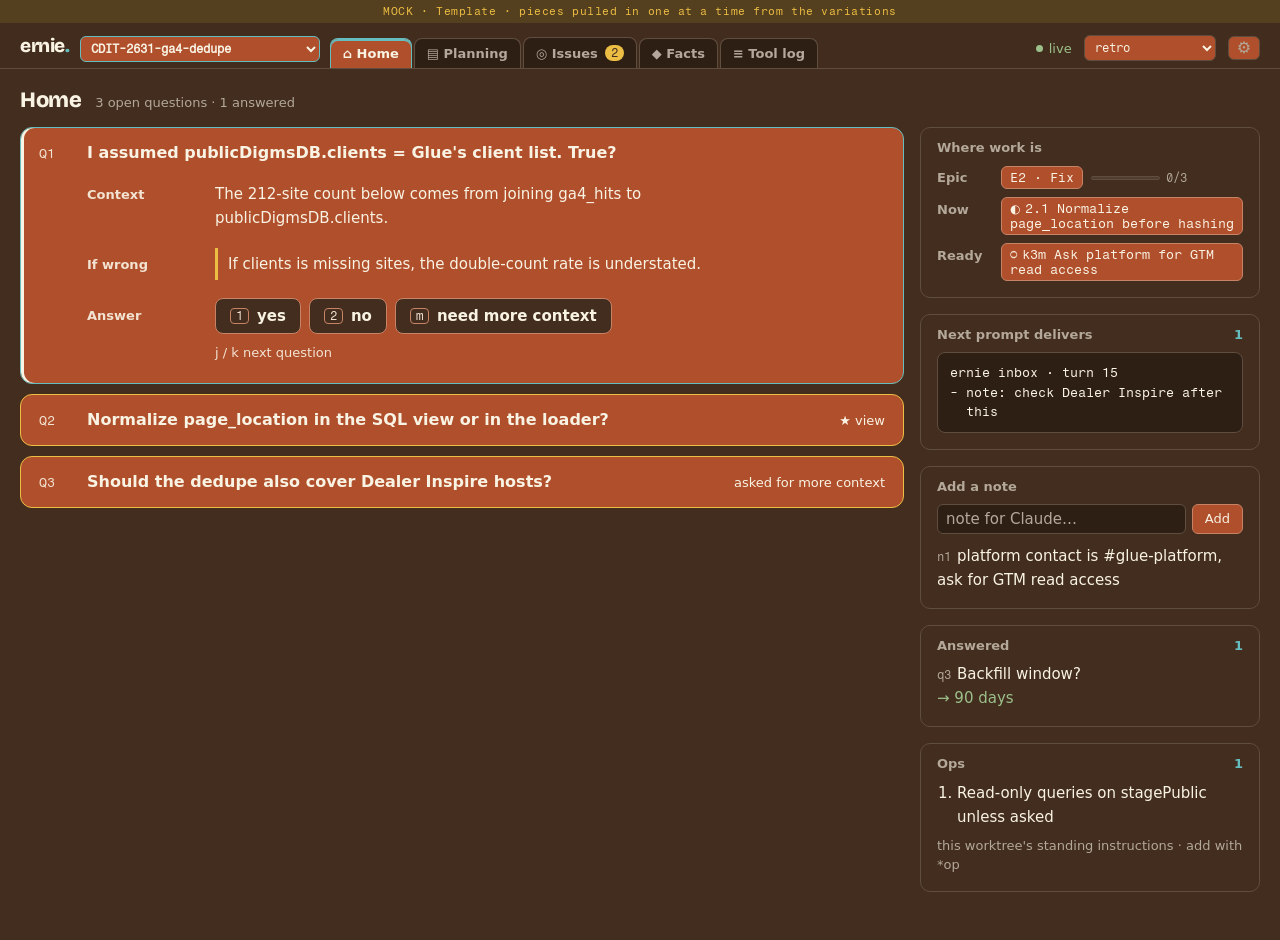
==== commit 883755f1: "docs: template readability fixes across all tabs, j/k and g-tab keys Home: no raw choices in the sta" ====
--- a/.mem/artifacts/ref_ernie_views/00-template.html
+++ b/.mem/artifacts/ref_ernie_views/00-template.html
@@ -12,28 +12,30 @@
       sent); the selected one opens with Context / If wrong / Example / Answer in a left gutter. Answer row: numbered
       choices, "need more context" (`question answer {more: true}`, stays open, A88) and an "other answer…" box (not on
       `assume` yes/no checks, A113). An answer queues for the session's next prompt with Undo until then.
-      Keys: j/k move, 1–9 answer, m more context, u undo.
-      Top strip: Where work is (active epic + bar, active bead, up to 3 `bd ready` beads: todo with every dep done),
+      Keys: j/k move, 1–9 answer, m more context, u undo (hint under the selected question's answer row).
+      Right column: Where work is (active epic + bar, active bead, up to 3 `bd ready` beads: todo with every dep done),
       Add a note (`note add`), Ops (memory `## ops`, read-only, per branch). Session and Sync cards were dropped (git history).
-      Right column: Next prompt delivers (inbox preview: sample `pending` + page-queued events), Answered.
+      Next prompt delivers (inbox preview: sample `pending` + page-queued events), Answered.
     - Planning tab (view-only data: `epics` + `adhoc` in _sample_state.js; Beads fields not final): three columns. Left,
       the worktree's epics with a done/total bar, then ◇ Ad hoc (beads with no epic; replaces queue.md "next", P4 Q2);
       middle, the selected epic's goal, beads, epic done-when checks and its PRD-review findings; right, the selected bead:
       labels in a gutter, content capped at ~62ch: Status (text todo → active → done, or blocked naming the unfinished deps) ·
-      What · Notes · Done when · Depends on / Unblocks (click to jump, across epics) · Linked · Files · Commit. Linked also
+      What · Notes · Done when · Depends on / Unblocks (only when non-empty; click to jump, across epics) · Linked · Files ·
+      Commit. Glyphs name their status on hover (no legend). Linked also
       shows the reverse links the page computes (P4 Q3): decisions whose `ref` is this bead, findings from its code review.
       ▤ PRD chip under the epic goal (P2: one PRD per epic, path from `spec_id`) swaps the right column for the PRD: plan
       state + review rounds from the epic's labels, path, section chips that scroll to each ## heading, the markdown at the
       reading measure. Opening a bead goes back to it; picking another epic keeps the PRD open on that epic's PRD.
-      Keys: [ ] prev/next bead, { } prev/next epic, p PRD, esc back.
+      Keys: j/k (or [ ]) prev/next bead, { } prev/next epic, p PRD, esc back.
     - Issues tab (from 03 Issue Workbench): findings (Beads bugs) grouped by epic, then Ad hoc (P3 Q2); waiting-for-approval
       first. Each row and worksheet names its source = parent: PRD review (epic), code review · <bead>, or ad hoc; the
       source pill opens it on Planning. Worksheet: labels in a gutter (same layout as Home's open questions): Status (text
       explained → approved → fixed) · Example (first: lead with an example) · Cause · Fix · If skipped · How sure · Linked ·
-      Decide, always the last row: keyed Approve / Dismiss / Undo (dismiss = close with resolution=dismissed).
-      Keys: [ ] prev/next, a approve, d dismiss, u undo.
-    - Facts & decisions tab: left column glossary then decisions (text + why + a `→ bead` chip from `ref`, P4 Q3; a
-      "collided" tag on F1 collisions); right column facts with ✓ ~ ✗ badges (tap for the method, × to dismiss).
+      Decide, always the last row and pinned to the window bottom: what happens next, then keyed Approve / Dismiss / Undo
+      (dismiss = close with resolution=dismissed). Keys: j/k (or [ ]) prev/next, a approve, d dismiss, u undo.
+    - Facts & decisions tab: left column decisions (text + why + a `→ bead` chip from `ref`, P4 Q3; a "collided" tag on
+      F1 collisions) then glossary; right column facts with ✓ ~ ✗ badges (tap for the method, × to dismiss with Undo until
+      the next prompt).
       Facts panel opens with filter pills that use the badge labels: All · ✓ verified · ~ inferred · ✗ unknown (data value
       `unchecked`, or no confidence), each with its count; tapping the active pill goes back to All.
       Each inferred / unknown fact has a ⌕ research pill (page op `fact research`, deferred to v2): queued for that
@@ -42,7 +44,9 @@
       "no answer" note + retry. Mock: the next prompt is simulated 3 s after the click; outcomes come from RESEARCH_OUTCOMES.
     - Tool log tab: the picked worktree's tool calls, newest first (A114: Bash shows its description only). Filters:
       session (P3 Q5; activity rows carry `sid`, Claude's and your item events don't, A123), tool, hide subagents,
-      files only, + ernie events. A new row lands every ~4 s on the working session.
+      files only, + ernie events. A divider row marks each session change. Bash and Agent descriptions and item events
+      read as prose (sans); paths, patterns and URLs stay mono. A new row lands every ~4 s on the working session.
+    - Tab keys: g then h / p / i / f / l (Home, Planning, Issues, Facts, Tool log).
     - Settings (⚙ in the top bar, key `,`, esc closes): one panel, global (every repo; server keeps it in
       ~/.config/ernie/settings.json). Only the page or your own terminal changes it, never Claude: the numbers are what stop
       the agent loop from running away. Rows: Queue running / paused (applies at once; Claude finishes the step it's on) ·
@@ -174,10 +178,15 @@
   .dec + .dec { margin-top: 16px; }
   .dec b { font-weight: 600; display: block; } .dec .why { font-size: 13px; line-height: 1.45; color: var(--text-dim); }
   .facts { list-style: none; margin: 0; padding: 0; display: grid; gap: 12px; }
-  .facts li { position: relative; padding: 0 28px 0 0; overflow-wrap: break-word; }
-  .dismiss { position: absolute; right: 0; top: -1px; width: 22px; height: 22px; border-radius: 5px; border: 1px solid transparent; background: none; cursor: pointer; color: var(--text-dim); }
+  /* badge · id · text · dismiss on one grid, so ids and text start at the same x whatever the badge width */
+  .facts li { display: grid; grid-template-columns: 88px 28px minmax(0, 1fr) 24px; align-items: baseline; overflow-wrap: break-word; }
+  .facts li > .conf { justify-self: start; margin-right: 0; white-space: nowrap; }
+  .facts li > .item-id { margin-right: 0; }
+  .facts li > .method { grid-column: 3 / -1; }
+  .dismiss { width: 22px; height: 22px; border-radius: 5px; border: 1px solid transparent; background: none; cursor: pointer; color: var(--text-dim); }
   .dismiss:hover { border-color: var(--border); color: var(--error); }
   .conf { font: 12px var(--mono); padding: 1px 6px; border-radius: 4px; border: 0; cursor: pointer; margin-right: 6px; vertical-align: 1px; }
+  button.conf:hover { text-decoration: underline; }
   .c-verified { background: var(--pass-bg); color: var(--pass-fg); } .c-inferred { background: var(--warn-bg); color: var(--warn-fg); }
   .c-unchecked { background: var(--bg-raised); color: var(--text-dim); border: 1px dashed var(--text-dim); }
   .method { font: 13px/1.5 var(--mono); color: var(--text-dim); margin: 5px 0 2px; padding: 5px 8px; border-left: 2px solid var(--border-accent); overflow-wrap: anywhere; }
@@ -238,7 +247,7 @@
   .btn--danger:hover { border-color: var(--error); color: var(--error); }
   .tbl-wrap { overflow-x: auto; border: 1px solid var(--box-edge); border-radius: 8px; background: var(--bg-card); }
   .tbl-wrap table { border-collapse: collapse; width: 100%; font: 13px/1.5 var(--mono); }
-  .tbl-wrap th, .tbl-wrap td { padding: 6px 10px; border-bottom: 1px solid var(--border); text-align: left; vertical-align: top; overflow-wrap: anywhere; }
+  .tbl-wrap th, .tbl-wrap td { padding: 6px 10px; border-bottom: 1px solid var(--border); text-align: left; vertical-align: top; white-space: nowrap; }
   .tbl-wrap thead th { color: var(--text-dim); font-weight: 400; background: var(--bg-recessed); }
   .tbl-wrap tbody th { color: var(--text-accent); font-weight: 400; white-space: nowrap; }
   .tbl-wrap tr:last-child td, .tbl-wrap tr:last-child th { border-bottom: 0; }
@@ -249,14 +258,22 @@
   .cmd { position: relative; margin-top: 6px; }
   .cmd pre { margin: 0; padding: 10px 70px 10px 12px; border-radius: 8px; background: var(--bg-recessed); border: 1px solid var(--border); font: 13px/1.5 var(--mono); white-space: pre-wrap; overflow-wrap: anywhere; }
   .cmd button { position: absolute; top: 6px; right: 6px; }
-  .linked { display: grid; gap: 6px; font-size: 15px; line-height: 1.6; } .linked b { font: 12px var(--mono); color: var(--text-accent); margin-right: 6px; font-weight: 400; }
+  /* Linked rows: one sans line, id in mono, the reason as a dim suffix */
+  .linked { display: grid; gap: 6px; font-size: 15px; line-height: 1.6; }
+  .lid { font: 13px var(--mono); color: var(--text-accent); margin-right: 8px; background: none; border: 0; padding: 0; }
+  button.lid { cursor: pointer; } button.lid:hover { text-decoration: underline; }
+  .lid .g { margin-right: 4px; }
+  .linked .why { font-size: 13px; color: var(--text-dim); margin-left: 6px; }
+  /* Decide: pinned to the bottom of the window so the action row sits in one spot whatever the example's height */
+  .gut.decide { position: sticky; bottom: 0; z-index: 2; margin-top: 24px; padding: 14px 0 16px; background: var(--bg); border-top: 1px solid var(--border); }
+  .decide .msg { margin: 0 0 8px; font-size: 13px; line-height: 1.45; color: var(--text-dim); }
   .ws-foot { display: flex; justify-content: space-between; gap: 8px; margin-top: 32px; font: 13px/1.45 var(--sans); color: var(--text-dim); align-items: center; flex-wrap: wrap; }
 
   /* Home: open questions */
   .home-grid { display: grid; gap: 16px; align-items: start; grid-template-columns: minmax(0, 1fr) 340px; }
   @media (max-width: 999px) { .home-grid { grid-template-columns: minmax(0, 1fr); } }
   /* Open questions: focus list (one line each, the selected one opens; labels in a left gutter) */
-  .qf-hint { font: 13px/1.45 var(--sans); color: var(--text-dim); margin: 0 0 10px; }
+  .qf-keys { font: 13px/1.45 var(--sans); color: var(--text-dim); margin-top: 10px; }
   .qf-item { border: 1px solid var(--box-edge); border-radius: 12px; background: var(--bg-card); margin-bottom: 10px; overflow: hidden; min-width: 0; }
   .qf-item.sel { border-color: var(--border-accent); box-shadow: inset 3px 0 0 var(--accent); }
   .qf-line { display: grid; grid-template-columns: 34px minmax(0, 1fr) auto; gap: 14px; align-items: baseline; width: 100%; padding: 14px 18px;
@@ -288,13 +305,16 @@
   .kbtn.danger:hover { border-color: var(--error); color: var(--error); }
   .kbtn kbd { font: 12px var(--mono); padding: 0 5px; border-radius: 4px; border: 1px solid var(--border); color: var(--text-dim); }
   .kbtn small { font: 400 13px var(--sans); color: var(--text-accent); }
-  .kbtns .msg { font-size: 13px; line-height: 1.45; color: var(--text-dim); flex: 1 1 220px; }
   .qf-sent { display: flex; flex-wrap: wrap; align-items: center; gap: 10px; font: 13px/1.45 var(--sans); color: var(--warning-text); }
   .other { display: flex; gap: 6px; min-width: 0; margin-top: 10px; max-width: 460px; }
   .other input { flex: 1; min-width: 0; font: 15px var(--sans); padding: 6px 10px; border-radius: 8px; border: 1px solid var(--border); background: var(--bg-recessed); color: var(--text); }
-  .kv { display: grid; gap: 5px; font-size: 15px; line-height: 1.6; overflow-wrap: anywhere; }
-  .kv .k { font: 600 13px/1.3 var(--sans); color: var(--text-dim); margin-right: 6px; }
-  .inbox pre { margin: 0; padding: 10px 12px; border-radius: 8px; background: var(--bg-recessed); border: 1px solid var(--border); font: 13px/1.5 var(--mono); white-space: pre-wrap; overflow-wrap: anywhere; }
+  .kv { display: grid; gap: 8px; font-size: 15px; line-height: 1.6; overflow-wrap: anywhere; }
+  /* Reason: chips are inline-blocks whose baseline is their last line, so labels align to the top instead */
+  .kv > div { display: grid; grid-template-columns: 56px minmax(0, 1fr); gap: 8px; align-items: start; }
+  .kv .k { font: 600 13px/1.3 var(--sans); color: var(--text-dim); padding-top: 5px; }
+  .kv .bar { display: inline-flex; width: 96px; vertical-align: middle; margin: 0 0 0 8px; }
+  .inbox { margin: 0; padding: 10px 12px; border-radius: 8px; background: var(--bg-recessed); border: 1px solid var(--border); font: 13px/1.5 var(--mono); overflow-wrap: break-word; }
+  .inbox div + div { padding-left: 2ch; text-indent: -2ch; }
   .ops { margin: 0; padding-left: 20px; font-size: 15px; line-height: 1.6; display: grid; gap: 4px; overflow-wrap: anywhere; }
   .note-form { display: flex; gap: 6px; }
   .note-form input { flex: 1; min-width: 0; font: 15px var(--sans); padding: 5px 8px; border-radius: 6px; border: 1px solid var(--border); background: var(--bg-recessed); color: var(--text); }
@@ -336,15 +356,16 @@
   .chip { font: 13px var(--mono); padding: 3px 8px; border-radius: 6px; border: 1px solid var(--border); background: var(--bg-card); cursor: pointer; text-align: left; }
   .chip:hover { border-color: var(--accent); }
   .chip .g { margin-right: 5px; }
+  .chip kbd { font: 11px var(--mono); margin-left: 6px; padding: 0 4px; border-radius: 3px; border: 1px solid var(--border); color: var(--text-dim); }
   .blocked-msg { font: 12px var(--mono); color: var(--warning-text); margin-top: 6px; }
   .files { list-style: none; margin: 0; padding: 0; font: 13px var(--mono); color: var(--text-accent); display: grid; gap: 3px; overflow-wrap: anywhere; }
   .prd-open { margin: -4px 4px 12px; }
   .prd-open .chip[aria-pressed="true"] { border-color: var(--accent); }
   /* PRD reader: replaces the bead detail; body capped at the reading measure */
   .prd-path { font: 13px var(--mono); color: var(--text-accent); margin: -14px 0 14px; overflow-wrap: anywhere; }
-  .prd-toc { display: flex; flex-wrap: wrap; gap: 6px; margin-bottom: 22px; }
+  .prd-toc { display: flex; flex-wrap: wrap; gap: 6px; margin-bottom: 22px; position: sticky; top: 52px; z-index: 2; padding: 10px 0; background: var(--bg); }
   .md { max-width: 62ch; font-size: 15px; line-height: 1.6; overflow-wrap: break-word; }
-  .md h3 { font: 600 17px/1.35 var(--sans); margin: 26px 0 8px; scroll-margin-top: 72px; }
+  .md h3 { font: 600 17px/1.35 var(--sans); margin: 26px 0 8px; scroll-margin-top: 140px; }
   .md h4 { font: 600 15px/1.35 var(--sans); margin: 18px 0 6px; }
   .md p { margin: 0 0 12px; }
   .md ul, .md ol { margin: 0 0 12px; padding-left: 22px; display: grid; gap: 4px; }
@@ -361,15 +382,17 @@
     font: 13px var(--sans); color: var(--text-dim); }
   .filters label { display: inline-flex; align-items: center; gap: 5px; cursor: pointer; }
   .feed { list-style: none; margin: 0; padding: 0 0 8px; font: 12px/1.5 var(--mono); }
-  .feed li { display: grid; grid-template-columns: 70px 76px 96px minmax(0, 1fr); gap: 10px; padding: 6px 16px;
+  .feed li { display: grid; grid-template-columns: 70px 96px minmax(0, 1fr); gap: 10px; padding: 4px 16px; line-height: 1.4;
     color: var(--text-dim); align-items: baseline; }
   .feed li.head { font: 600 13px/1.3 var(--sans); }
   .feed .cell { overflow: hidden; text-overflow: ellipsis; white-space: nowrap; }
   .feed .tool { color: var(--text); }
   .feed .txt { font-size: 13px; overflow-wrap: anywhere; color: var(--text); }
-  .feed .txt.none { color: var(--text-dim); font-style: italic; }
+  .feed .txt.prose { font: 14px/1.4 var(--sans); }
+  .feed .txt.none { color: var(--text-dim); }
+  .feed li.sess { display: block; font: 600 13px/1.3 var(--sans); color: var(--text-dim); padding: 14px 16px 4px; }
+  .feed li.sess.now { color: var(--success); }
   .feed li.file .tool { color: var(--warning-text); }
-  .feed .sid { color: var(--text-dim); } .feed .sid.now { color: var(--success); }
   .feed li.ev .tool { color: var(--accent); } .feed li.ev.by-user .tool { color: var(--success); }
   .tag { font-size: 12px; padding: 0 5px; margin-left: 6px; border-radius: 4px; background: var(--info-bg); color: var(--info-fg); white-space: nowrap; }
   .tag.file { background: var(--warn-bg); color: var(--warn-fg); }
@@ -378,8 +401,7 @@
   @media (max-width: 720px) {
     .feed li { grid-template-columns: 62px minmax(0, 1fr); gap: 2px 8px; }
     .feed li.head { display: none; }
-    .feed .sidcell { grid-column: 2; grid-row: 1; }
-    .feed .tool { grid-column: 1; grid-row: 2; }
+    .feed .tool { grid-column: 2; grid-row: 1; }
     .feed .txt { grid-column: 2; grid-row: 2; }
   }
 </style>
@@ -495,13 +517,14 @@
       let badge = '';
       if (p.key === 'log' && view.active !== 'log' && view.logUnseen) badge = `<span class="badge" title="new tool calls">${view.logUnseen}</span>`;
       if (p.key === 'issues' && toApprove) badge = `<span class="badge" style="background:var(--warning)" title="waiting for your approval">${toApprove}</span>`;
-      return `<div class="tab ${view.active === p.key ? 'active' : ''}"><button type="button" data-tab="${p.key}">${p.label}${badge}</button></div>`;
+      const goKey = Object.keys(GO_KEYS).find(k => GO_KEYS[k] === p.key);
+      return `<div class="tab ${view.active === p.key ? 'active' : ''}"><button type="button" data-tab="${p.key}" title="g ${goKey}">${p.label}${badge}</button></div>`;
     }).join('');
   }
 
-  // Page events for this worktree that its session's next prompt will deliver
+  // Page events for this worktree that its session's next prompt will deliver; dismissed facts show their own Undo line
   function queuedLine() {
-    const queued = view.queued.filter(q => q.key === view.wt);
+    const queued = view.queued.filter(q => q.key === view.wt && !q.fact);
     return queued.length ? `<div class="queued">queued for the next prompt: ${queued.map(q => esc(q.label)).join(' · ')}</div>` : '';
   }
 
@@ -513,7 +536,7 @@
   // ---------- Facts & decisions tab ----------
   function confBadge(item, key) {
     if (!item.confidence) return `<span class="conf c-unchecked" title="no confidence given">${confGlyph.unchecked}</span>`;
-    return `<button class="conf c-${item.confidence}" type="button" data-method="${esc(key)}" title="${esc(item.method || 'no method given')}">${confGlyph[item.confidence]}</button>`;
+    return `<button class="conf c-${item.confidence}" type="button" data-method="${esc(key)}" title="show the method: ${esc(item.method || 'none given')}">${confGlyph[item.confidence]}</button>`;
   }
 
   function renderFacts() {
@@ -532,8 +555,8 @@
     const factHtml = f => {
       const methodKey = `${l.key}:${f.id}`;
       const method = view.shownMethods.has(methodKey) ? `<div class="method">method: ${esc(f.method || 'none given')}</div>` : '';
-      return `<li class="${f.fresh ? 'fresh' : ''}">${confBadge(f, methodKey)}<span class="item-id">${f.id}</span>${esc(f.text)}${researchHtml(l, f)}
-        <button class="dismiss" type="button" data-dismiss="${esc(l.key)}|${f.id}" title="Dismiss">×</button>${method}${researchNote(l, f)}</li>`;
+      return `<li class="${f.fresh ? 'fresh' : ''}">${confBadge(f, methodKey)}<span class="item-id">${f.id}</span><span>${esc(f.text)}${researchHtml(l, f)}</span>
+        <button class="dismiss" type="button" data-dismiss="${esc(l.key)}|${f.id}" title="Dismiss (undo until the next prompt)">×</button>${method}${researchNote(l, f)}</li>`;
     };
     const allFacts = st.facts.filter(f => f.kind !== 'term');
     const factCount = allFacts.length;
@@ -547,6 +570,9 @@
       return `<button class="fpill k-${p.key} ${on ? 'on' : ''}" type="button" data-fact-kind="${p.key}" aria-pressed="${on}">${p.label}<span class="n">${n}</span></button>`;
     }).join('')}</div>`;
     const noFacts = factCount ? '<div class="empty">No facts match this filter.</div>' : '<div class="empty">No facts pinned.</div>';
+    // Page op `fact dismiss` waits for the next prompt, so it can be undone until then (same pattern as Home answers)
+    const dismissed = view.queued.filter(q => q.key === l.key && q.fact).map(q =>
+      `<div class="qf-sent" style="margin-top:12px">dismissed ${esc(q.fact.id)} · goes with your next prompt <button class="btn" type="button" data-fact-undo="${esc(l.key)}|${esc(q.fact.id)}">Undo</button></div>`).join('');
 
     const terms = st.facts.filter(f => f.kind === 'term');
     const glossary = terms.length ? `<dl class="gloss">${terms.map(t => `<dt>${esc(t.term)}</dt><dd>${esc(t.text)}</dd>`).join('')}</dl>` : '<div class="empty">No terms yet.</div>';
@@ -556,11 +582,11 @@
         <span class="meta">${decisionCount} decisions · ${factCount} facts · ${terms.length} terms</span></div>
       <div class="fd-grid">
         <div class="fd-col">
+          ${panel('Decisions', decisionCount, decisions || '<div class="empty">No decisions yet.</div>')}
           ${panel('Glossary', terms.length, glossary)}
-          ${panel('Decisions', decisionCount, decisions || '<div class="empty">No decisions yet.</div>')}
         </div>
         <div class="fd-col">
-          ${panel('Facts', shownFactCount === factCount ? factCount : `${shownFactCount}/${factCount}`, pills + (facts || noFacts) + queuedLine(), '<span class="hint">tap a badge for its method · × to dismiss</span>')}
+          ${panel('Facts', shownFactCount === factCount ? factCount : `${shownFactCount}/${factCount}`, pills + (facts || noFacts) + dismissed + queuedLine())}
         </div>
       </div>`;
   }
@@ -672,6 +698,9 @@
 
   const checklist = items => `<ul class="checks">${items.map(c => `<li class="${c.done ? 'on' : ''}">${esc(c.text)}</li>`).join('')}</ul>`;
 
+  // Status glyph; its title names the status, so lists need no legend
+  const glyph = (status, text, title = status) => `<span class="g g--${status}" title="${esc(title)}">${text}</span>`;
+
   function beadChip(entry) {
     return `<button class="chip" type="button" data-bead-open="${esc(entry.key)}" title="${esc(epicLabel(entry.ep))} · ${entry.b.status}">
       <span class="g g--${entry.b.status}">${BEAD_GLYPH[entry.b.status]}</span>${esc(entry.b.id)} ${esc(entry.b.title)}</button>`;
@@ -679,18 +708,23 @@
 
   function issueChip(logKey, issue) {
     return `<button class="chip" type="button" data-issue-jump="${esc(logKey)}|${esc(issue.id)}"><span class="g g--${issue.status}">${STATUS_GLYPH[issue.status]}</span>${esc(issue.id)}</button>`;
+  }
+
+  // Linked id: mono, accent; a finding's id opens it on the Issues tab
+  function issueLid(logKey, issue) {
+    return `<button class="lid" type="button" data-issue-jump="${esc(logKey)}|${esc(issue.id)}" title="${issue.status} · open on Issues">${glyph(issue.status, STATUS_GLYPH[issue.status])}${esc(issue.id)}</button>`;
   }
 
   // Ids that match a decision, finding, fact or note in the same worktree show its text; findings open the Issues tab.
   // `why` labels links that come from the other side (a decision's ref, a finding's parent)
   function linkHTML(logKey, ref, why = '') {
     const st = S.states[logKey];
-    const hint = why ? ` <span class="hint">${esc(why)}</span>` : '';
+    const reason = why ? `<span class="why">${esc(why)}</span>` : '';
     const issue = st.issues.find(i => i.id === ref);
-    if (issue) return `<div>${issueChip(logKey, issue)} ${esc(issue.title)}${hint}</div>`;
+    if (issue) return `<div>${issueLid(logKey, issue)}${esc(issue.title)}${reason}</div>`;
     const known = st.decisions.find(d => d.id === ref) || st.facts.find(f => f.id === ref) || st.notes.find(n => n.id === ref);
-    if (known) return `<div><b>${esc(ref)}</b>${esc(known.text)}${hint}</div>`;
-    return `<div><b>${esc(ref)}</b><span class="hint">not on this page</span></div>`;
+    if (known) return `<div><span class="lid">${esc(ref)}</span>${esc(known.text)}${reason}</div>`;
+    return `<div><span class="lid">${esc(ref)}</span><span class="why">not on this page</span></div>`;
   }
 
   function beadHTML(entry, list) {
@@ -724,16 +758,16 @@
         <dt>What</dt><dd>${esc(b.what || '—')}</dd>
         ${b.notes ? `<dt>Notes</dt><dd>${esc(b.notes)}</dd>` : ''}
         <dt>Done when</dt><dd>${checks.length ? `${checklist(checks)}<div class="dim" style="font-size:13px;margin-top:4px">${checksDone} of ${checks.length} done</div>` : '<span class="dim">No checks yet.</span>'}</dd>
-        <dt>Depends on</dt><dd class="wide">${deps.length ? `<div class="chips">${deps.map(beadChip).join('')}</div>` : '<span class="dim">Nothing; can start any time.</span>'}</dd>
-        <dt>Unblocks</dt><dd class="wide">${unblocks.length ? `<div class="chips">${unblocks.map(beadChip).join('')}</div>` : '<span class="dim">Nothing waits on this bead.</span>'}</dd>
+        ${deps.length ? `<dt>Depends on</dt><dd class="wide"><div class="chips">${deps.map(beadChip).join('')}</div></dd>` : ''}
+        ${unblocks.length ? `<dt>Unblocks</dt><dd class="wide"><div class="chips">${unblocks.map(beadChip).join('')}</div></dd>` : ''}
         ${linked.length ? `<dt>Linked</dt><dd><div class="linked">${linked.join('')}</div></dd>` : ''}
         ${b.files?.length ? `<dt>Files</dt><dd><ul class="files">${b.files.map(f => `<li>${esc(f)}</li>`).join('')}</ul></dd>` : ''}
         ${b.commit ? `<dt>Commit</dt><dd><code>${esc(b.commit)}</code></dd>` : ''}
       </dl>
       <footer class="ws-foot">
-        ${prev ? `<button class="btn" type="button" data-bead-open="${esc(prev.key)}">‹ ${esc(prev.b.id)}</button>` : '<span></span>'}
-        <span>[ ] bead · { } epic</span>
-        ${next ? `<button class="btn" type="button" data-bead-open="${esc(next.key)}">${esc(next.b.id)} ›</button>` : '<span></span>'}
+        ${prev ? `<button class="btn" type="button" data-bead-open="${esc(prev.key)}" title="k">‹ ${esc(prev.b.id)}</button>` : '<span></span>'}
+        <span>j / k bead · { } epic · p PRD</span>
+        ${next ? `<button class="btn" type="button" data-bead-open="${esc(next.key)}" title="j">${esc(next.b.id)} ›</button>` : '<span></span>'}
       </footer></article>`;
   }
 
@@ -780,16 +814,14 @@
     const body = prd.md.replace(/^# .*\n?/m, '');
     const sections = [...body.matchAll(/^## (.*)/gm)].map(m => m[1]);
     return `<article class="ws">
-      <div class="ws-meta"><span>PRD</span><span class="pill p-ours">${esc(epicLabel(epic.ep))}</span>
-        <span>plan=${esc(prd.plan)} · ${plural(prd.review, 'review round')}</span></div>
+      <div class="ws-meta">${bead ? `<button class="btn" type="button" data-prd-toggle>‹ bead ${esc(bead.b.id)} · esc</button>` : ''}
+        <span>PRD</span><span class="pill p-ours">${esc(epicLabel(epic.ep))}</span>
+        <span>Plan: ${esc(prd.plan)} · ${plural(prd.review, 'review round')}</span></div>
       <h2>${esc(title)}</h2>
       <div class="prd-path">${esc(prd.path)}</div>
       <nav class="prd-toc" aria-label="PRD sections">${sections.map(t => `<button class="chip" type="button" data-prd-jump="prd-${slug(t)}">${esc(t)}</button>`).join('')}</nav>
       <div class="md">${mdToHTML(body)}</div>
-      <footer class="ws-foot">
-        ${bead ? `<button class="btn" type="button" data-prd-toggle>‹ bead ${esc(bead.b.id)}</button>` : '<span></span>'}
-        <span>p PRD · esc back</span><span></span>
-      </footer></article>`;
+      <footer class="ws-foot"><span>p PRD · esc back</span></footer></article>`;
   }
   const plural = (n, word) => `${n} ${word}${n === 1 ? '' : 's'}`;
 
@@ -812,9 +844,8 @@
     const st = cur();
     const epicRow = x => {
       const isAdhoc = x.ep.id === ADHOC;
-      const glyph = isAdhoc ? '◇' : BEAD_GLYPH[x.ep.status];
       return `<button class="ph-row ${x.key === view.selectedEpic ? 'sel' : ''}" type="button" data-epic-open="${esc(x.key)}" title="${isAdhoc ? 'no epic' : x.ep.status}">
-        <span class="g g--${isAdhoc ? 'todo' : x.ep.status}">${glyph}</span><span class="id">${isAdhoc ? '' : esc(x.ep.id)}</span>
+        ${isAdhoc ? glyph('todo', '◇', 'ad hoc: beads with no epic') : glyph(x.ep.status, BEAD_GLYPH[x.ep.status])}<span class="id">${isAdhoc ? '' : esc(x.ep.id)}</span>
         <span class="t"><b>${esc(x.ep.title)}</b>${progressBar(x.ep.beads)}</span></button>`;
     };
     const epicCol = epics.map(epicRow).join('');
@@ -826,7 +857,7 @@
     const beadRow = x => {
       const waiting = x.b.status === 'blocked' ? blockedBy(x) : [];
       return `<button class="bd-row st-${x.b.status} ${x.key === view.selectedBead ? 'sel' : ''}" type="button" data-bead-open="${esc(x.key)}" title="${x.b.status}">
-        <span class="g g--${x.b.status}">${BEAD_GLYPH[x.b.status]}</span><span class="id">${esc(x.b.id)}</span>
+        ${glyph(x.b.status, BEAD_GLYPH[x.b.status])}<span class="id">${esc(x.b.id)}</span>
         <span class="t">${esc(x.b.title)}${waiting.length ? `<span class="why">needs ${waiting.map(esc).join(', ')}</span>` : ''}</span></button>`;
     };
     // P3 Q2: PRD-review findings hang off the epic itself
@@ -834,11 +865,10 @@
     const beadCol = epic ? `
       <div class="is-group"><span>${esc(epicLabel(epic.ep))}</span><span>${beads.length} beads</span></div>
       <p class="ph-goal">${esc(epic.ep.goal || '')}</p>
-      ${epic.ep.prd ? `<div class="prd-open"><button class="chip" type="button" data-prd-toggle aria-pressed="${view.prdOpen}">▤ PRD · ${esc(epic.ep.prd.path.split('/').pop())}</button></div>` : ''}
+      ${epic.ep.prd ? `<div class="prd-open"><button class="chip" type="button" data-prd-toggle aria-pressed="${view.prdOpen}">▤ PRD · ${esc(epic.ep.prd.path.split('/').pop())}<kbd>p</kbd></button></div>` : ''}
       ${beads.map(beadRow).join('')}
       ${epic.ep.doneWhen?.length ? `<div class="ph-checks"><div class="sub">Epic done when</div>${checklist(epic.ep.doneWhen)}</div>` : ''}
-      ${prdFindings.length ? `<div class="ph-checks"><div class="sub">PRD review findings</div><div class="chips">${prdFindings.map(i => issueChip(view.wt, i)).join('')}</div></div>` : ''}
-      <div class="legend">${Object.entries(BEAD_GLYPH).map(([s, g]) => `${g} ${s}`).join(' ')} ◇ ad hoc</div>` : '<div class="empty">No epic selected.</div>';
+      ${prdFindings.length ? `<div class="ph-checks"><div class="sub">PRD review findings</div><div class="chips">${prdFindings.map(i => issueChip(view.wt, i)).join('')}</div></div>` : ''}` : '<div class="empty">No epic selected.</div>';
     const selected = beads.find(x => x.key === view.selectedBead);
     const epicBeads = (st.epics || []).flatMap(ep => ep.beads);
     const adhocCount = (st.adhoc || []).length;
@@ -958,14 +988,13 @@
         <dt>How sure</dt><dd>${confBadge(iss, `${entry.key}:method`)}
           ${iss.method ? `<div class="cmd"><pre>${esc(iss.method)}</pre><button class="btn" type="button" data-copy="${esc(iss.method)}">${view.copied === iss.method ? 'copied' : 'copy'}</button></div>` : '<span class="dim">No method given.</span>'}</dd>
         ${notes.length || terms.length ? `<dt>Linked</dt><dd><div class="linked">
-          ${notes.map(n => `<div><b>${esc(n.id)}</b>${esc(n.text)}</div>`).join('')}
-          ${terms.map(f => `<div><b>${esc(f.term)}</b>${esc(f.text)}</div>`).join('')}</div></dd>` : ''}
-        <dt>Decide</dt><dd class="wide"><div class="kbtns">${decide[0]}<span class="msg">${decide[1]}</span></div></dd>
+          ${notes.map(n => `<div><span class="lid">${esc(n.id)}</span>${esc(n.text)}</div>`).join('')}
+          ${terms.map(f => `<div><span class="lid">${esc(f.term)}</span>${esc(f.text)}</div>`).join('')}</div></dd>` : ''}
       </dl>
+      <dl class="gut decide"><dt>Decide</dt><dd class="wide"><p class="msg">${decide[1]}</p>${decide[0] ? `<div class="kbtns">${decide[0]}</div>` : ''}</dd></dl>
       <footer class="ws-foot">
-        ${prev ? `<button class="btn" type="button" data-issue-open="${esc(prev.key)}">‹ ${esc(prev.iss.id)}</button>` : '<span></span>'}
-        <span>[ ] prev/next · a approve · d dismiss · u undo</span>
-        ${next ? `<button class="btn" type="button" data-issue-open="${esc(next.key)}">${esc(next.iss.id)} ›</button>` : '<span></span>'}
+        ${prev ? `<button class="btn" type="button" data-issue-open="${esc(prev.key)}" title="k">‹ ${esc(prev.iss.id)}</button>` : '<span></span>'}
+        ${next ? `<button class="btn" type="button" data-issue-open="${esc(next.key)}" title="j">${esc(next.iss.id)} ›</button>` : '<span></span>'}
       </footer></article>`;
   }
 
@@ -1053,16 +1082,23 @@
     return seen;
   }
 
+  // Descriptions (Bash, Agent) and item events read as prose; paths, globs, patterns and URLs stay mono
+  const PROSE_TOOLS = ['Bash', 'Agent'];
   function rowHtml(a) {
     const kind = a.t === 'tool' ? 'tl' : a.t === 'file' ? 'file' : `ev by-${a.by}`;
     const who = isToolRow(a) ? a.tool : a.by === 'user' ? 'you' : a.by;
     const text = a.text ? esc(a.text) : '';
+    const prose = !isToolRow(a) || PROSE_TOOLS.includes(a.tool);
     const tags = (a.t === 'file' ? '<span class="tag file">file</span>' : '') + (a.agent ? `<span class="tag">${esc(a.agent)}</span>` : '');
-    const live = a.sid && a.sid === curLog().session.id;
     return `<li class="${kind} ${a.fresh ? 'fresh' : ''}"><span class="cell">${esc(a.ts.replace('yesterday', 'yday'))}</span>
-      <span class="cell sidcell sid ${live ? 'now' : ''}" title="${a.sid ? `session ${esc(a.sid)}` : 'item event, no session'}">${esc(a.sid || '·')}</span>
       <span class="cell tool" title="${esc(who)}">${esc(who)}</span>
-      <span class="txt ${text ? '' : 'none'}">${text || '(no description)'}${tags}</span></li>`;
+      <span class="txt ${text ? (prose ? 'prose' : '') : 'none'}" ${text ? '' : 'title="no description"'}>${text || '—'}${tags}</span></li>`;
+  }
+
+  // One divider row each time the session changes; item events carry no session and stay under the one above them
+  function sessionDivider(sid) {
+    const live = sid === curLog().session.id;
+    return `<li class="sess ${live ? 'now' : ''}">session ${esc(sid)}${live ? ' · current' : ''}</li>`;
   }
 
   function renderLogTab() {
@@ -1091,8 +1127,14 @@
     const feed = document.getElementById('feed');
     if (!feed) return;
     const rows = mergedRows();
-    feed.innerHTML = `<li class="head"><span>Time</span><span>Session</span><span>Tool</span><span>What</span></li>`
-      + (rows.map(rowHtml).join('') || '<li><span></span><span></span><span></span><span class="txt none">nothing matches</span></li>');
+    let lastSid = null;
+    const body = rows.map(a => {
+      const divider = a.sid && a.sid !== lastSid ? sessionDivider(a.sid) : '';
+      if (a.sid) lastSid = a.sid;
+      return divider + rowHtml(a);
+    }).join('');
+    feed.innerHTML = `<li class="head"><span>Time</span><span>Tool</span><span>What</span></li>`
+      + (body || '<li><span></span><span></span><span class="txt none">nothing matches</span></li>');
     document.getElementById('log-count').textContent = `${rows.length} rows · newest first · Bash shows its description, never the command`;
   }
 
@@ -1106,8 +1148,7 @@
   // If wrong / Example / Answer in a left gutter. Keys on Home: j/k move, 1–9 answer, m need more context, u undo
   function questionList(open) {
     if (!open.some(q => `${view.wt}|${q.id}` === view.selectedQuestion)) view.selectedQuestion = open[0] ? `${view.wt}|${open[0].id}` : null;
-    return `<p class="qf-hint">j / k move · 1–9 answer · m need more context · u undo · click a line to open it</p>`
-      + open.map((q, i) => {
+    return open.map((q, i) => {
         const k = `${view.wt}|${q.id}`;
         const on = k === view.selectedQuestion;
         const sent = view.queued.find(x => x.questionKey === k);
@@ -1116,7 +1157,7 @@
         const status = sent ? `<span class="s warn">sent · ${esc(sent.label)}</span>`
           : q.more ? '<span class="s warn">asked for more context</span>'
           : q.recommended ? `<span class="s rec">★ ${esc(q.recommended)}</span>`
-          : `<span class="s">${choices.map(esc).join(' / ')}</span>`;
+          : '<span class="s"></span>';
         const ex = q.example && cur().examples.find(e => e.name === q.example);
         // Reason: assumption checks are yes/no only (A113), so they get no free-text box
         const other = q.kind === 'assume' ? '' : `<form class="other" data-answer-form="${esc(k)}">
@@ -1131,7 +1172,7 @@
           ${q.impact ? `<dt>If wrong</dt><dd class="impact">${esc(q.impact)}</dd>` : ''}
           ${ex ? `<dt>Example</dt><dd>${exampleHTML(ex)}</dd>` : ''}
           ${q.ref ? `<dt>About</dt><dd>${esc(q.ref)}</dd>` : ''}
-          <dt>Answer</dt><dd>${answerRow}</dd></dl></div>`;
+          <dt>Answer</dt><dd>${answerRow}<div class="qf-keys">j / k next question${sent ? ' · u undo' : ''}</div></dd></dl></div>`;
         return `<div class="qf-item ${on ? 'sel' : ''}"><button class="qf-line" type="button" data-question="${esc(k)}">
           <span class="n">Q${i + 1}</span><span class="t">${title}</span>${status}</button>${body}</div>`;
       }).join('');
@@ -1169,9 +1210,9 @@
     const doneIds = new Set(all.filter(x => x.b.status === 'done').map(x => x.b.id));
     const ready = all.filter(x => x.b.status === 'todo' && (x.b.deps || []).every(id => doneIds.has(id)));
     return panel('Where work is', '', `<div class="kv">
-      ${activeEpic ? `<div><span class="k">Epic</span><button class="chip" type="button" data-epic-open="${esc(view.wt)}|${esc(activeEpic.id)}">${esc(epicLabel(activeEpic))}</button> ${progressBar(activeEpic.beads)}</div>` : ''}
-      <div><span class="k">Now</span>${activeBead ? beadChip(activeBead) : '<span class="hint">no active bead</span>'}</div>
-      <div><span class="k">Ready</span>${ready.length ? `<div class="chips" style="margin-top:4px">${ready.slice(0, 3).map(beadChip).join('')}</div>` : '<span class="hint">nothing ready</span>'}</div>
+      ${activeEpic ? `<div><span class="k">Epic</span><span><button class="chip" type="button" data-epic-open="${esc(view.wt)}|${esc(activeEpic.id)}">${esc(epicLabel(activeEpic))}</button>${progressBar(activeEpic.beads)}</span></div>` : ''}
+      <div><span class="k">Now</span><span>${activeBead ? beadChip(activeBead) : '<span class="hint">no active bead</span>'}</span></div>
+      <div><span class="k">Ready</span>${ready.length ? `<div class="chips">${ready.slice(0, 3).map(beadChip).join('')}</div>` : '<span class="hint">nothing ready</span>'}</div>
     </div>`);
   }
 
@@ -1180,7 +1221,7 @@
     const st = cur();
     const lines = [...st.pending.map(p => p.label), ...view.queued.filter(q => q.key === view.wt).map(q => q.label)];
     const body = lines.length
-      ? `<div class="inbox"><pre>ernie inbox · turn ${st.turn + 1}\n${lines.map(t => `- ${esc(t)}`).join('\n')}</pre></div>`
+      ? `<div class="inbox"><div>ernie inbox · turn ${st.turn + 1}</div>${lines.map(t => `<div>- ${esc(t)}</div>`).join('')}</div>`
       : '<div class="empty">Nothing queued; the next prompt delivers nothing.</div>';
     return panel('Next prompt delivers', lines.length, body);
   }
@@ -1416,6 +1457,14 @@
     if (question) { view.selectedQuestion = question.dataset.question; return renderAll(); }
     const answer = t.closest('[data-answer]');
     if (answer) return answerQuestion(answer.dataset.answer, answer.dataset.text, !!answer.dataset.more);
+    const factUndo = t.closest('[data-fact-undo]');
+    if (factUndo) {
+      const [key, id] = factUndo.dataset.factUndo.split('|');
+      const sent = view.queued.find(q => q.key === key && q.fact?.id === id);
+      S.states[key].facts.splice(sent.index, 0, sent.fact);
+      view.queued = view.queued.filter(q => q !== sent);
+      return renderAll();
+    }
     const answerUndo = t.closest('[data-answer-undo]');
     if (answerUndo) return undoAnswer(answerUndo.dataset.answerUndo);
     const issueOpen = t.closest('[data-issue-open]');
@@ -1440,8 +1489,8 @@
       const [key, id] = dismiss.dataset.dismiss.split('|');
       const st = S.states[key];
       const fact = st.facts.find(f => f.id === id);
+      view.queued.push({ key, label: `dismissed ${id}`, fact, index: st.facts.indexOf(fact) });
       st.facts = st.facts.filter(f => f !== fact);
-      view.queued.push({ key, label: `dismissed ${id}` });
       st.activity.unshift({ ts: clock(), by: 'user', t: 'fact', op: 'dismiss', text: `dismissed ${id} "${fact.text}"`, fresh: true });
       return renderAll();
     }
@@ -1486,7 +1535,11 @@
     renderFeed();
   });
 
-  // Settings: `,` opens or closes, esc closes. Home keys: j/k, 1–9, m, u (open questions). Planning keys: [ ] prev/next bead, { } prev/next epic, p PRD, esc back. Issues keys: [ ] prev/next, a approve, d dismiss, u undo. Ignored while typing.
+  // Settings: `,` opens or closes, esc closes. Any tab: g then h/p/i/f/l switches tab. Home keys: j/k, 1–9, m, u (open
+  // questions). Planning keys: j/k (or [ ]) prev/next bead, { } prev/next epic, p PRD, esc back. Issues keys: j/k (or [ ])
+  // prev/next, a approve, d dismiss, u undo. Ignored while typing.
+  const GO_KEYS = { h: 'home', p: 'planning', i: 'issues', f: 'facts', l: 'log' };
+  let goPending = 0; // time `g` was pressed; the next key within 1 s picks a tab
   document.addEventListener('keydown', e => {
     if (view.settingsOpen && e.key === 'Escape') {
       toggleSettings(false);
@@ -1496,6 +1549,11 @@
     if (e.key === ',') return toggleSettings();
     // Tab keys stay off while the panel is open
     if (view.settingsOpen) return;
+    if (Date.now() - goPending < 1000) {
+      goPending = 0;
+      return GO_KEYS[e.key] && openTab(GO_KEYS[e.key]);
+    }
+    if (e.key === 'g') { goPending = Date.now(); return; }
     if (view.active === 'home') {
       if (e.key === 'j' || e.key === 'k') return stepQuestion(e.key === 'j' ? 1 : -1);
       return questionKey(e.key);
@@ -1505,12 +1563,12 @@
         view.prdOpen = e.key === 'p' ? !view.prdOpen : false;
         return renderAll();
       }
-      const step = { '[': () => stepBead(-1), ']': () => stepBead(1), '{': () => stepEpic(-1), '}': () => stepEpic(1) }[e.key];
+      const step = { k: () => stepBead(-1), j: () => stepBead(1), '[': () => stepBead(-1), ']': () => stepBead(1), '{': () => stepEpic(-1), '}': () => stepEpic(1) }[e.key];
       return step?.();
     }
     if (view.active !== 'issues') return;
-    if (e.key === '[') return stepIssue(-1);
-    if (e.key === ']') return stepIssue(1);
+    if (e.key === 'k' || e.key === '[') return stepIssue(-1);
+    if (e.key === 'j' || e.key === ']') return stepIssue(1);
     if (!view.selectedIssue) return;
     const [key, id] = view.selectedIssue.split('|');
     const status = S.states[key].issues.find(i => i.id === id)?.status;
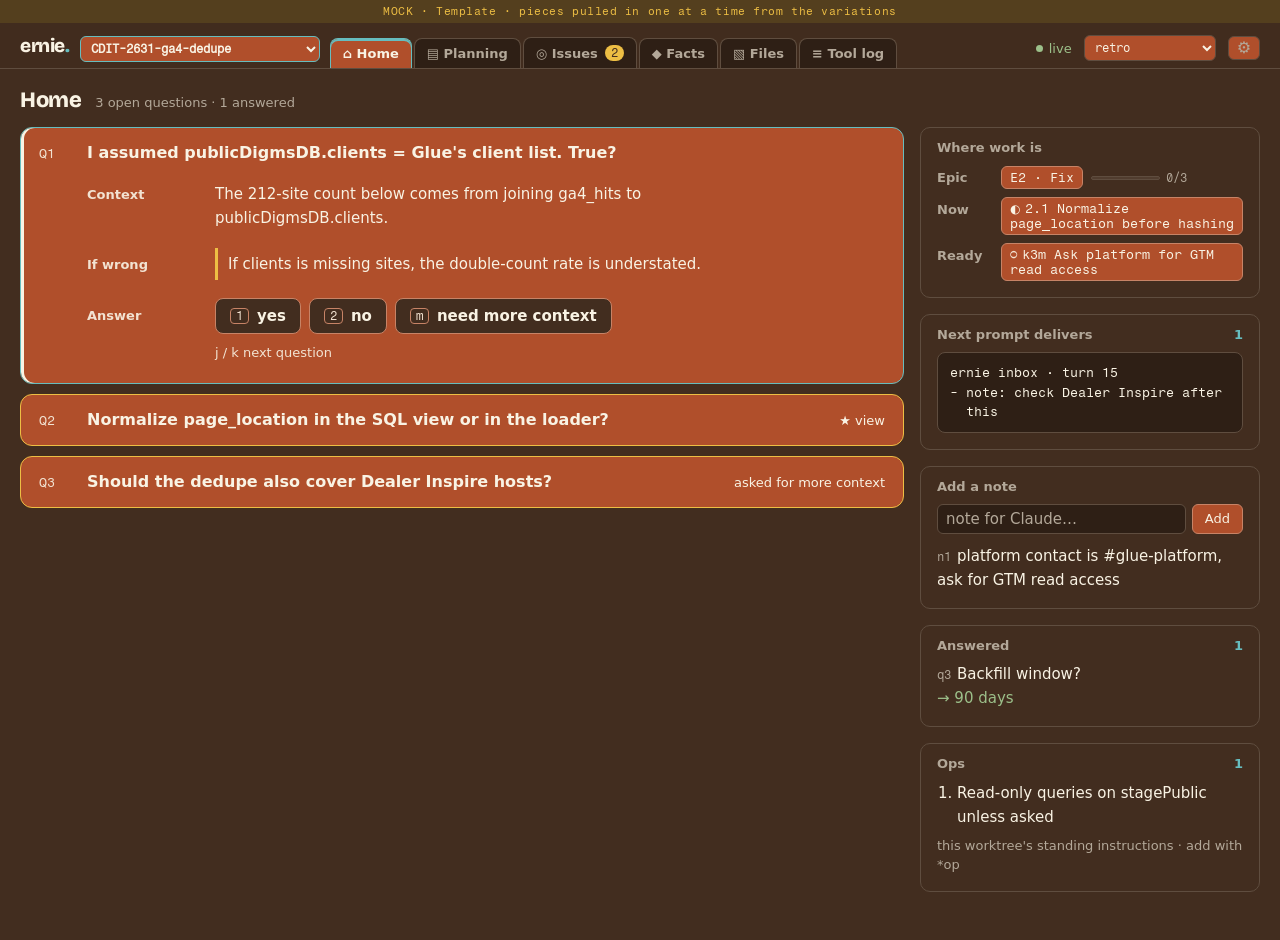
==== commit b841b881: "docs: template Files tab for ernie artifacts Lists every markdown file in .ernie/mem/<branch>/artifa" ====
--- a/.mem/artifacts/ref_ernie_views/00-template.html
+++ b/.mem/artifacts/ref_ernie_views/00-template.html
@@ -1,7 +1,7 @@
 <!DOCTYPE html>
 <!--
   TEMPLATE · shell taken from 01 Mission Control, filled one piece at a time.
-  Tabs: ⌂ Home · ▤ Planning · ◎ Issues · ◆ Facts · ≡ Tool log.
+  Tabs: ⌂ Home · ▤ Planning · ◎ Issues · ◆ Facts · ▧ Files · ≡ Tool log.
   Worktree picker (P3 Q1, Q4): one select in the top bar picks the worktree every tab shows; no per-tab pickers, no "all".
     Grouped by repo; a worktree reads "· folder gone", "· off" or "· needs you" after its branch. Archived worktrees sit in
     an "Archived (N)" group. A banner above each tab: archived → Restore; folder gone → Archive (never auto-hidden);
@@ -42,11 +42,16 @@
       session's next prompt → Claude spawns a subagent (Agent row + its tool calls land in the Tool log) → the answer updates
       the row (`fact set`, A123: badge → verified, method, corrected text with the old wording kept) or leaves a
       "no answer" note + retry. Mock: the next prompt is simulated 3 s after the click; outcomes come from RESEARCH_OUTCOMES.
+    - Files tab: every markdown file in the worktree's .ernie/mem/<branch>/artifacts/, listed by kind (filename prefix):
+      PRD (one per epic, from the epics) · Plan · Spec · Ref · Other. The reader shows kind, updated time and author, the
+      path, section chips (sticky) and the markdown at the reading measure. A PRD also shows its epic (opens Planning)
+      and plan state + review rounds. Read-only: Claude writes these files; the page never edits them.
+      Keys: j/k (or [ ]) prev/next file.
     - Tool log tab: the picked worktree's tool calls, newest first (A114: Bash shows its description only). Filters:
       session (P3 Q5; activity rows carry `sid`, Claude's and your item events don't, A123), tool, hide subagents,
       files only, + ernie events. A divider row marks each session change. Bash and Agent descriptions and item events
       read as prose (sans); paths, patterns and URLs stay mono. A new row lands every ~4 s on the working session.
-    - Tab keys: g then h / p / i / f / l (Home, Planning, Issues, Facts, Tool log).
+    - Tab keys: g then h / p / i / f / a / l (Home, Planning, Issues, Facts, Files, Tool log).
     - Settings (⚙ in the top bar, key `,`, esc closes): one panel, global (every repo; server keeps it in
       ~/.config/ernie/settings.json). Only the page or your own terminal changes it, never Claude: the numbers are what stop
       the agent loop from running away. Rows: Queue running / paused (applies at once; Claude finishes the step it's on) ·
@@ -377,6 +382,10 @@
   .pl-phases .ph-row { width: auto; }
   .pl-phases .bar i { flex: 1 0 56px; }
 
+  /* Files: list | reader (layout shared with Issues) */
+  .fl-row { grid-template-columns: minmax(0, 1fr); }
+  .fl-row .fn { display: block; font: 12px var(--mono); color: var(--text-dim); margin-top: 2px; overflow-wrap: anywhere; }
+
   /* Tool log */
   .filters { display: flex; flex-wrap: wrap; align-items: center; gap: 8px 14px; padding: 12px 16px 16px;
     font: 13px var(--sans); color: var(--text-dim); }
@@ -437,6 +446,7 @@
     { key: 'planning', label: '▤ Planning' },
     { key: 'issues', label: '◎ Issues' },
     { key: 'facts', label: '◆ Facts' },
+    { key: 'files', label: '▧ Files' },
     { key: 'log', label: '≡ Tool log' },
   ];
   const view = {
@@ -446,6 +456,7 @@
     research: {}, // "<log key>|<fact id>" → { stage: queued | running | found | none, note, oldText, from }
     selectedQuestion: null, // "<log key>|<question id>"; Home's focus list opens one at a time
     selectedIssue: null, // "<log key>|<issue id>"
+    selectedFile: null, // "<log key>|<path>"
     selectedEpic: null, // "<log key>|<epic id>", or "<log key>|adhoc"
     selectedBead: null, // "<log key>|<epic id or adhoc>|<bead id>"
     prdOpen: false, // Planning: the selected epic's PRD replaces the bead detail
@@ -1057,6 +1068,82 @@
     renderAll();
   }
 
+  // ---------- Files tab ----------
+  // Kind comes from the filename prefix (same prefixes as repo memory artifacts); order = group order in the list
+  const FILE_KINDS = [
+    { prefix: 'prd_', label: 'PRD', what: 'one per epic; the epic points at it' },
+    { prefix: 'plan_', label: 'Plan', what: 'a plan to execute' },
+    { prefix: 'spec_', label: 'Spec', what: 'decisions other work must follow' },
+    { prefix: 'ref_', label: 'Ref', what: 'facts captured from the world' },
+    { prefix: '', label: 'Other', what: 'no known prefix' },
+  ];
+  const fileName = path => path.split('/').pop();
+  const fileKind = path => FILE_KINDS.find(k => fileName(path).startsWith(k.prefix));
+
+  // PRDs come from the epics (P2: `spec_id`); the rest from the artifacts folder. Grouped by kind, newest first inside a kind
+  function fileList() {
+    const logKey = view.wt;
+    const st = S.states[logKey];
+    const prds = (st.epics || []).filter(ep => ep.prd).map(ep => ({ path: ep.prd.path, md: ep.prd.md, epic: ep, prd: ep.prd }));
+    const files = [...prds, ...(st.artifacts || [])].map(f => ({ ...f, key: `${logKey}|${f.path}`, kind: fileKind(f.path) }));
+    const kindRank = f => FILE_KINDS.indexOf(f.kind);
+    return files.sort((a, b) => kindRank(a) - kindRank(b) || sortKey(b.updated || '').localeCompare(sortKey(a.updated || '')));
+  }
+
+  function fileTitle(f) {
+    return /^# (.*)/m.exec(f.md)?.[1] || fileName(f.path);
+  }
+
+  function fileHTML(f, list) {
+    const pos = list.findIndex(x => x.key === f.key);
+    const prev = list[pos - 1], next = list[pos + 1];
+    const body = f.md.replace(/^# .*\n?/m, '');
+    const sections = [...body.matchAll(/^## (.*)/gm)].map(m => m[1]);
+    const epicPill = f.epic
+      ? `<button class="pill p-src" type="button" data-epic-open="${esc(view.wt)}|${esc(f.epic.id)}" title="open on the Planning tab">${esc(epicLabel(f.epic))}</button>
+        <span>Plan: ${esc(f.prd.plan)} · ${plural(f.prd.review, 'review round')}</span>`
+      : '';
+    const updated = f.updated ? `<span>updated ${esc(f.updated)}${f.by ? ` by ${esc(f.by)}` : ''}</span>` : '';
+    return `<article class="ws">
+      <div class="ws-meta"><span>file ${pos + 1} of ${list.length}</span><span class="pill p-ours" title="${esc(f.kind.what)}">${esc(f.kind.label)}</span>${epicPill}${updated}</div>
+      <h2>${esc(fileTitle(f))}</h2>
+      <div class="prd-path">${esc(f.path)}</div>
+      ${sections.length ? `<nav class="prd-toc" aria-label="Sections">${sections.map(t => `<button class="chip" type="button" data-prd-jump="prd-${slug(t)}">${esc(t)}</button>`).join('')}</nav>` : ''}
+      <div class="md">${mdToHTML(body)}</div>
+      <footer class="ws-foot">
+        ${prev ? `<button class="btn" type="button" data-file-open="${esc(prev.key)}" title="k">‹ ${esc(fileName(prev.path))}</button>` : '<span></span>'}
+        ${next ? `<button class="btn" type="button" data-file-open="${esc(next.key)}" title="j">${esc(fileName(next.path))} ›</button>` : '<span></span>'}
+      </footer></article>`;
+  }
+
+  function renderFiles() {
+    const list = fileList();
+    if (!list.some(x => x.key === view.selectedFile)) view.selectedFile = list[0]?.key ?? null;
+    const row = f => `<button class="is-row fl-row ${f.key === view.selectedFile ? 'sel' : ''}" type="button" data-file-open="${esc(f.key)}">
+      <span class="t">${esc(fileTitle(f))}<span class="fn">${esc(fileName(f.path))}${f.updated ? ` · ${esc(f.updated)}` : ''}</span></span></button>`;
+    const groups = FILE_KINDS.map(k => ({ k, items: list.filter(f => f.kind === k) })).filter(g => g.items.length);
+    const selected = list.find(f => f.key === view.selectedFile);
+
+    document.getElementById('main').innerHTML = `${wtBanner()}
+      <div class="tab-head"><h1>Files</h1>
+        <span class="meta">${plural(list.length, 'file')} in .ernie/mem/${esc(curLog().branch)}/artifacts/ · read-only</span></div>
+      <div class="is-grid">
+        <section class="panel is-list"><div class="panel-body">
+          ${groups.map(g => `<div class="is-group" title="${esc(g.k.what)}"><span>${esc(g.k.label)}</span><span>${g.items.length}</span></div>${g.items.map(row).join('')}`).join('')
+            || '<div class="empty">No files yet. Claude writes PRDs, plans, specs and refs here.</div>'}
+        </div></section>
+        <div>${selected ? fileHTML(selected, list) : '<div class="canvas"><p>No files for this worktree.</p></div>'}</div>
+      </div>`;
+  }
+
+  function stepFile(delta) {
+    const list = fileList();
+    const next = list[list.findIndex(x => x.key === view.selectedFile) + delta];
+    if (!next) return;
+    view.selectedFile = next.key;
+    renderAll();
+  }
+
   // ---------- Tool log tab ----------
   const isToolRow = a => a.t === 'tool' || a.t === 'file';
   // Reason: sample times are bare HH:MM:SS (today) or "yesterday HH:MM"; prefix so a string sort puts today first
@@ -1371,6 +1458,7 @@
     if (view.active === 'planning') renderPlanning();
     else if (view.active === 'issues') renderIssues();
     else if (view.active === 'facts') renderFacts();
+    else if (view.active === 'files') renderFiles();
     else if (view.active === 'log') renderLogTab();
     else renderHome();
     Object.values(S.states).forEach(st => st.activity.forEach(a => { a.fresh = false; }));
@@ -1467,6 +1555,8 @@
     }
     const answerUndo = t.closest('[data-answer-undo]');
     if (answerUndo) return undoAnswer(answerUndo.dataset.answerUndo);
+    const fileOpen = t.closest('[data-file-open]');
+    if (fileOpen) { view.selectedFile = fileOpen.dataset.fileOpen; return renderAll(); }
     const issueOpen = t.closest('[data-issue-open]');
     if (issueOpen) { view.selectedIssue = issueOpen.dataset.issueOpen; return renderAll(); }
     const issueSet = t.closest('[data-issue-set]');
@@ -1535,10 +1625,10 @@
     renderFeed();
   });
 
-  // Settings: `,` opens or closes, esc closes. Any tab: g then h/p/i/f/l switches tab. Home keys: j/k, 1–9, m, u (open
+  // Settings: `,` opens or closes, esc closes. Any tab: g then h/p/i/f/a/l switches tab. Files keys: j/k (or [ ]) prev/next. Home keys: j/k, 1–9, m, u (open
   // questions). Planning keys: j/k (or [ ]) prev/next bead, { } prev/next epic, p PRD, esc back. Issues keys: j/k (or [ ])
   // prev/next, a approve, d dismiss, u undo. Ignored while typing.
-  const GO_KEYS = { h: 'home', p: 'planning', i: 'issues', f: 'facts', l: 'log' };
+  const GO_KEYS = { h: 'home', p: 'planning', i: 'issues', f: 'facts', a: 'files', l: 'log' };
   let goPending = 0; // time `g` was pressed; the next key within 1 s picks a tab
   document.addEventListener('keydown', e => {
     if (view.settingsOpen && e.key === 'Escape') {
@@ -1565,6 +1655,11 @@
       }
       const step = { k: () => stepBead(-1), j: () => stepBead(1), '[': () => stepBead(-1), ']': () => stepBead(1), '{': () => stepEpic(-1), '}': () => stepEpic(1) }[e.key];
       return step?.();
+    }
+    if (view.active === 'files') {
+      if (e.key === 'k' || e.key === '[') return stepFile(-1);
+      if (e.key === 'j' || e.key === ']') return stepFile(1);
+      return;
     }
     if (view.active !== 'issues') return;
     if (e.key === 'k' || e.key === '[') return stepIssue(-1);
@@ -1625,7 +1720,7 @@
   try { savedScheme = localStorage.getItem('ernie-scheme'); } catch (err) { /* storage blocked */ }
   applyScheme(savedScheme);
 
-  // Deep link: #planning, #issues, #facts or #log
+  // Deep link: #planning, #issues, #facts, #files or #log
   const hashKey = decodeURIComponent(location.hash.slice(1));
   if (isTab(hashKey)) openTab(hashKey); else renderAll();
 </script>
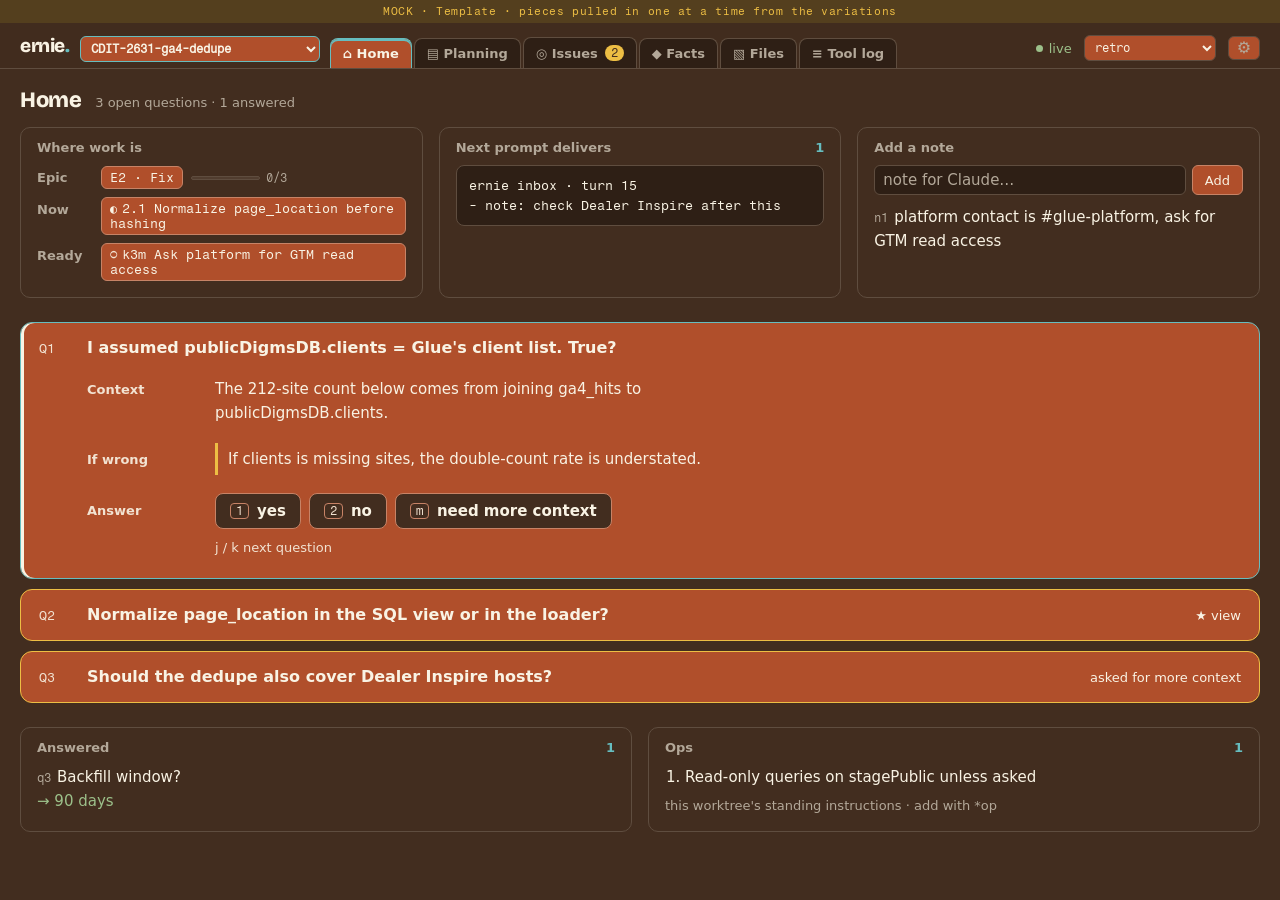
==== commit 87a3a127: "docs: template Home drops the right rail Status cards move to a row of three above the questions; An" ====
--- a/.mem/artifacts/ref_ernie_views/00-template.html
+++ b/.mem/artifacts/ref_ernie_views/00-template.html
@@ -13,9 +13,10 @@
       choices, "need more context" (`question answer {more: true}`, stays open, A88) and an "other answer…" box (not on
       `assume` yes/no checks, A113). An answer queues for the session's next prompt with Undo until then.
       Keys: j/k move, 1–9 answer, m more context, u undo (hint under the selected question's answer row).
-      Right column: Where work is (active epic + bar, active bead, up to 3 `bd ready` beads: todo with every dep done),
-      Add a note (`note add`), Ops (memory `## ops`, read-only, per branch). Session and Sync cards were dropped (git history).
-      Next prompt delivers (inbox preview: sample `pending` + page-queued events), Answered.
+      Top row (three cards above the questions, stacked <900px): Where work is (active epic + bar, active bead, up to 3
+      `bd ready` beads: todo with every dep done) · Next prompt delivers (inbox preview: sample `pending` + page-queued
+      events) · Add a note (`note add`). Below the questions, two columns: Answered · Ops (memory `## ops`, read-only, per
+      branch). Session and Sync cards were dropped (git history).
     - Planning tab (view-only data: `epics` + `adhoc` in _sample_state.js; Beads fields not final): three columns. Left,
       the worktree's epics with a done/total bar, then ◇ Ad hoc (beads with no epic; replaces queue.md "next", P4 Q2);
       middle, the selected epic's goal, beads, epic done-when checks and its PRD-review findings; right, the selected bead:
@@ -275,8 +276,11 @@
   .ws-foot { display: flex; justify-content: space-between; gap: 8px; margin-top: 32px; font: 13px/1.45 var(--sans); color: var(--text-dim); align-items: center; flex-wrap: wrap; }
 
   /* Home: open questions */
-  .home-grid { display: grid; gap: 16px; align-items: start; grid-template-columns: minmax(0, 1fr) 340px; }
-  @media (max-width: 999px) { .home-grid { grid-template-columns: minmax(0, 1fr); } }
+  /* Home: status cards in one row on top, then the questions, then Answered | Ops below them */
+  .home-top { display: grid; gap: 16px; grid-template-columns: repeat(3, minmax(0, 1fr)); margin-bottom: 24px; }
+  @media (max-width: 899px) { .home-top { grid-template-columns: minmax(0, 1fr); } }
+  .home-bottom { display: grid; gap: 16px; grid-template-columns: repeat(2, minmax(0, 1fr)); margin-top: 24px; }
+  @media (max-width: 640px) { .home-bottom { grid-template-columns: minmax(0, 1fr); } }
   /* Open questions: focus list (one line each, the selected one opens; labels in a left gutter) */
   .qf-keys { font: 13px/1.45 var(--sans); color: var(--text-dim); margin-top: 10px; }
   .qf-item { border: 1px solid var(--box-edge); border-radius: 12px; background: var(--bg-card); margin-bottom: 10px; overflow: hidden; min-width: 0; }
@@ -1338,12 +1342,11 @@
     document.getElementById('main').innerHTML = `${wtBanner()}
       <div class="tab-head"><h1>Home</h1>
         <span class="meta">${open.length} open question${open.length === 1 ? '' : 's'} · ${answered.length} answered</span></div>
-      <div class="home-grid">
-        <div>${open.length
-          ? questionList(open)
-          : '<div class="canvas" style="min-height:200px"><p>No open questions for this worktree.</p></div>'}</div>
-        <div class="fd-col">${workCard()}${inboxPanel()}${notePanel()}${panel('Answered', answered.length, answeredList)}${opsPanel()}</div>
-      </div>`;
+      <div class="home-top">${workCard()}${inboxPanel()}${notePanel()}</div>
+      ${open.length
+        ? questionList(open)
+        : '<div class="canvas" style="min-height:200px"><p>No open questions for this worktree.</p></div>'}
+      <div class="home-bottom">${panel('Answered', answered.length, answeredList)}${opsPanel()}</div>`;
   }
 
   function addNote(text) {
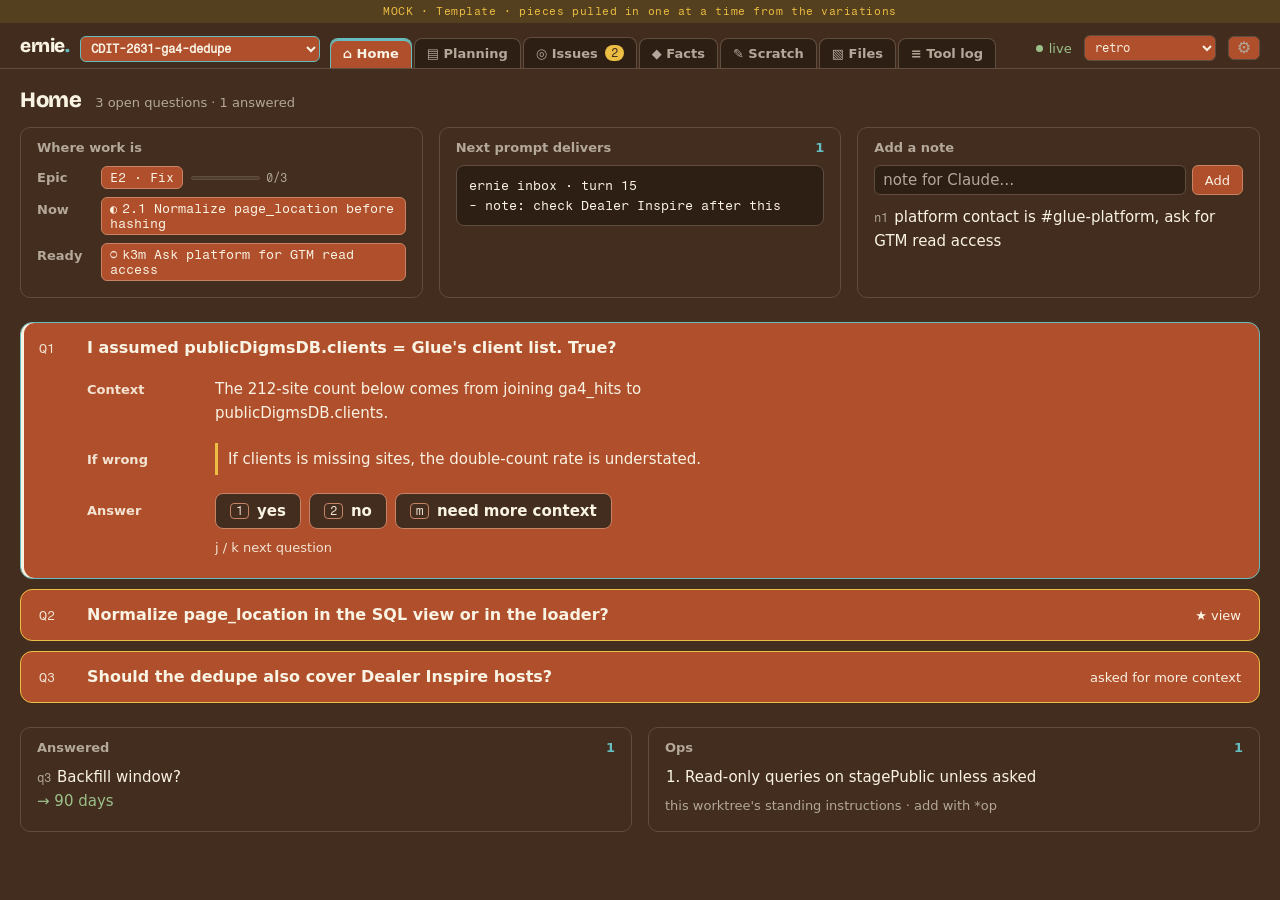
==== commit 4614c326: "docs: template Scratch tab, P7 audit items, memory update Co-Authored-By: Claude Opus 5.5 <noreply@a" ====
--- a/.mem/artifacts/ref_ernie_views/00-template.html
+++ b/.mem/artifacts/ref_ernie_views/00-template.html
@@ -1,7 +1,7 @@
 <!DOCTYPE html>
 <!--
   TEMPLATE · shell taken from 01 Mission Control, filled one piece at a time.
-  Tabs: ⌂ Home · ▤ Planning · ◎ Issues · ◆ Facts · ▧ Files · ≡ Tool log.
+  Tabs: ⌂ Home · ▤ Planning · ◎ Issues · ◆ Facts · ✎ Scratch · ▧ Files · ≡ Tool log.
   Worktree picker (P3 Q1, Q4): one select in the top bar picks the worktree every tab shows; no per-tab pickers, no "all".
     Grouped by repo; a worktree reads "· folder gone", "· off" or "· needs you" after its branch. Archived worktrees sit in
     an "Archived (N)" group. A banner above each tab: archived → Restore; folder gone → Archive (never auto-hidden);
@@ -43,6 +43,11 @@
       session's next prompt → Claude spawns a subagent (Agent row + its tool calls land in the Tool log) → the answer updates
       the row (`fact set`, A123: badge → verified, method, corrected text with the old wording kept) or leaves a
       "no answer" note + retry. Mock: the next prompt is simulated 3 s after the click; outcomes come from RESEARCH_OUTCOMES.
+    - Scratch tab: explanations Claude writes when you ask, each in a fixed format, one collapsible row per pad, newest
+      on top (the newest starts open). Only `flow` so far: Asked (your words) · Traced with (one real example) · Steps
+      (numbered; each says what happens, where in mono, and what it leaves behind after →) · End state. Read-only; how
+      Claude writes a pad (`ernie scratch …`) and where pads are kept are not in the spec yet. A Coming soon box under the
+      pads lists other formats from ref_ernie_formats.md. Keys: j/k (or [ ]) prev/next pad (opens it), o open/close.
     - Files tab: every markdown file in the worktree's .ernie/mem/<branch>/artifacts/, listed by kind (filename prefix):
       PRD (one per epic, from the epics) · Plan · Spec · Ref · Other. The reader shows kind, updated time and author, the
       path, section chips (sticky) and the markdown at the reading measure. A PRD also shows its epic (opens Planning)
@@ -52,7 +57,7 @@
       session (P3 Q5; activity rows carry `sid`, Claude's and your item events don't, A123), tool, hide subagents,
       files only, + ernie events. A divider row marks each session change. Bash and Agent descriptions and item events
       read as prose (sans); paths, patterns and URLs stay mono. A new row lands every ~4 s on the working session.
-    - Tab keys: g then h / p / i / f / a / l (Home, Planning, Issues, Facts, Files, Tool log).
+    - Tab keys: g then h / p / i / f / s / a / l (Home, Planning, Issues, Facts, Scratch, Files, Tool log).
     - Settings (⚙ in the top bar, key `,`, esc closes): one panel, global (every repo; server keeps it in
       ~/.config/ernie/settings.json). Only the page or your own terminal changes it, never Claude: the numbers are what stop
       the agent loop from running away. Rows: Queue running / paused (applies at once; Claude finishes the step it's on) ·
@@ -386,6 +391,26 @@
   .pl-phases .ph-row { width: auto; }
   .pl-phases .bar i { flex: 1 0 56px; }
 
+  /* Scratch: collapsible pads on the ground (reading panels), newest first */
+  .sc-item { margin-bottom: 10px; overflow: hidden; }
+  .sc-item.sel { border-color: var(--border-accent); box-shadow: inset 3px 0 0 var(--accent); }
+  .sc-item .qf-line .n { color: var(--text-accent); }
+  .sc-item .qf-line .t::before { content: '▸'; display: inline-block; width: 1.2em; color: var(--text-dim); }
+  .sc-item.open .qf-line .t::before { content: '▾'; }
+  .sc-asked { color: var(--text-dim); }
+  .sc-flow { list-style: none; margin: 0; padding: 0; display: grid; gap: 14px; counter-reset: step; }
+  .sc-flow li { display: grid; grid-template-columns: 28px minmax(0, 1fr); gap: 10px; counter-increment: step; }
+  .sc-flow li::before { content: counter(step); font: 600 13px/24px var(--mono); text-align: center; height: 24px; border-radius: 12px;
+    background: var(--accent-soft); color: var(--text-accent); border: 1px solid var(--border-accent); }
+  .sc-flow .at { display: block; font: 13px/1.5 var(--mono); color: var(--text-accent); overflow-wrap: anywhere; }
+  .sc-flow .res { display: block; color: var(--text-dim); }
+  .sc-flow .res::before { content: '→ '; color: var(--accent); }
+  .sc-soon { border: 1.5px dashed var(--border); border-radius: 10px; padding: 14px 18px 16px; margin-top: 24px; }
+  .sc-soon h2 { display: flex; align-items: center; gap: 8px; margin: 0 0 10px; font: 600 15px var(--sans); }
+  .sc-soon ul { list-style: none; margin: 0; padding: 0; display: grid; gap: 8px 24px; grid-template-columns: repeat(auto-fill, minmax(260px, 1fr)); }
+  .sc-soon li { font-size: 14px; line-height: 1.5; color: var(--text-dim); }
+  .sc-soon li b { display: block; font-weight: 600; color: var(--text); }
+
   /* Files: list | reader (layout shared with Issues) */
   .fl-row { grid-template-columns: minmax(0, 1fr); }
   .fl-row .fn { display: block; font: 12px var(--mono); color: var(--text-dim); margin-top: 2px; overflow-wrap: anywhere; }
@@ -450,6 +475,7 @@
     { key: 'planning', label: '▤ Planning' },
     { key: 'issues', label: '◎ Issues' },
     { key: 'facts', label: '◆ Facts' },
+    { key: 'scratch', label: '✎ Scratch' },
     { key: 'files', label: '▧ Files' },
     { key: 'log', label: '≡ Tool log' },
   ];
@@ -461,6 +487,9 @@
     selectedQuestion: null, // "<log key>|<question id>"; Home's focus list opens one at a time
     selectedIssue: null, // "<log key>|<issue id>"
     selectedFile: null, // "<log key>|<path>"
+    selectedScratch: null, // "<log key>|<pad id>"; j/k move it
+    scratchOpen: new Set(), // open pad keys
+    scratchSeen: new Set(), // worktrees whose Scratch tab has rendered once; the first render opens the newest pad
     selectedEpic: null, // "<log key>|<epic id>", or "<log key>|adhoc"
     selectedBead: null, // "<log key>|<epic id or adhoc>|<bead id>"
     prdOpen: false, // Planning: the selected epic's PRD replaces the bead detail
@@ -1148,6 +1177,75 @@
     renderAll();
   }
 
+  // ---------- Scratch tab ----------
+  // Other formats from ref_ernie_formats.md the tab may take later (codes = that file's sections)
+  const SCRATCH_SOON = [
+    { name: 'Atomic example', what: 'Two real rows side by side, field names as row labels (B1).' },
+    { name: 'Options on one example', what: 'Each option run on the same rows, ★ on the recommended one (B9).' },
+    { name: 'Mapping table', what: 'A-field → B-field, with an analogy (B12).' },
+    { name: 'Timeline', what: 'State over time; good for races and retries (A6).' },
+    { name: 'Before / after', what: '3–5 lines each side instead of a diff (A5).' },
+    { name: 'Annotated mini-lesson', what: 'A code block with notes under it, ready for /pnotes (B11).' },
+    { name: 'Handoff text', what: 'Rewritten for another audience, with a copy button (B8, v2 per A93).' },
+    { name: 'Arrow chain', what: 'Up to 4 hops as a diagram; longer flows stay numbered (A3).' },
+  ];
+
+  const scratchList = () => cur().scratch || [];
+
+  function flowHTML(pad) {
+    const steps = pad.steps.map(s => `<li><div>${esc(s.text)}${s.at ? `<span class="at">${esc(s.at)}</span>` : ''}${s.result ? `<span class="res">${esc(s.result)}</span>` : ''}</div></li>`).join('');
+    return `<dl class="gut">
+      ${pad.asked ? `<dt>Asked</dt><dd class="sc-asked">"${esc(pad.asked)}"</dd>` : ''}
+      ${pad.example ? `<dt>Traced with</dt><dd>${esc(pad.example)}</dd>` : ''}
+      <dt>Steps</dt><dd><ol class="sc-flow">${steps}</ol></dd>
+      ${pad.end ? `<dt>End state</dt><dd>${esc(pad.end)}</dd>` : ''}</dl>`;
+  }
+
+  function renderScratch() {
+    const pads = scratchList();
+    const keyOf = pad => `${view.wt}|${pad.id}`;
+    if (!view.scratchSeen.has(view.wt)) {
+      view.scratchSeen.add(view.wt);
+      if (pads[0]) view.scratchOpen.add(keyOf(pads[0]));
+    }
+    if (!pads.some(p => keyOf(p) === view.selectedScratch)) view.selectedScratch = pads[0] ? keyOf(pads[0]) : null;
+    const row = (pad, i) => {
+      const k = keyOf(pad);
+      const open = view.scratchOpen.has(k);
+      return `<section class="panel panel--ground sc-item ${open ? 'open' : ''} ${k === view.selectedScratch ? 'sel' : ''}">
+        <button class="qf-line" type="button" data-scratch="${esc(k)}" aria-expanded="${open}">
+          <span class="n">#${pads.length - i}</span><span class="t">${esc(pad.title)}</span>
+          <span class="s">${esc(pad.kind)} · ${plural(pad.steps.length, 'step')} · ${esc(pad.ts)}</span></button>
+        ${open ? `<div class="qf-body">${flowHTML(pad)}</div>` : ''}</section>`;
+    };
+    const soon = `<section class="sc-soon"><h2>More formats <span class="pill p-other">coming soon</span></h2>
+      <ul>${SCRATCH_SOON.map(f => `<li><b>${esc(f.name)}</b>${esc(f.what)}</li>`).join('')}</ul></section>`;
+
+    document.getElementById('main').innerHTML = `${wtBanner()}
+      <div class="tab-head"><h1>Scratch</h1>
+        <span class="meta">${plural(pads.length, 'pad')} · Claude writes these when you ask for an explanation · newest first · read-only</span></div>
+      ${pads.map(row).join('') || '<div class="empty">No pads yet. Ask Claude to explain a flow in order and it lands here.</div>'}
+      ${pads.length ? '<div class="qf-keys">j / k next pad · o open / close</div>' : ''}
+      ${soon}`;
+  }
+
+  function toggleScratch(k) {
+    if (!k) return;
+    if (view.scratchOpen.has(k)) view.scratchOpen.delete(k);
+    else view.scratchOpen.add(k);
+    view.selectedScratch = k;
+    renderAll();
+  }
+
+  function stepScratch(delta) {
+    const pads = scratchList();
+    const next = pads[pads.findIndex(p => `${view.wt}|${p.id}` === view.selectedScratch) + delta];
+    if (!next) return;
+    view.selectedScratch = `${view.wt}|${next.id}`;
+    view.scratchOpen.add(view.selectedScratch);
+    renderAll();
+  }
+
   // ---------- Tool log tab ----------
   const isToolRow = a => a.t === 'tool' || a.t === 'file';
   // Reason: sample times are bare HH:MM:SS (today) or "yesterday HH:MM"; prefix so a string sort puts today first
@@ -1461,6 +1559,7 @@
     if (view.active === 'planning') renderPlanning();
     else if (view.active === 'issues') renderIssues();
     else if (view.active === 'facts') renderFacts();
+    else if (view.active === 'scratch') renderScratch();
     else if (view.active === 'files') renderFiles();
     else if (view.active === 'log') renderLogTab();
     else renderHome();
@@ -1558,6 +1657,8 @@
     }
     const answerUndo = t.closest('[data-answer-undo]');
     if (answerUndo) return undoAnswer(answerUndo.dataset.answerUndo);
+    const scratch = t.closest('[data-scratch]');
+    if (scratch) return toggleScratch(scratch.dataset.scratch);
     const fileOpen = t.closest('[data-file-open]');
     if (fileOpen) { view.selectedFile = fileOpen.dataset.fileOpen; return renderAll(); }
     const issueOpen = t.closest('[data-issue-open]');
@@ -1628,10 +1729,11 @@
     renderFeed();
   });
 
-  // Settings: `,` opens or closes, esc closes. Any tab: g then h/p/i/f/a/l switches tab. Files keys: j/k (or [ ]) prev/next. Home keys: j/k, 1–9, m, u (open
+  // Settings: `,` opens or closes, esc closes. Any tab: g then h/p/i/f/s/a/l switches tab. Files keys: j/k (or [ ]) prev/next.
+  // Scratch keys: j/k (or [ ]) prev/next pad, o open/close. Home keys: j/k, 1–9, m, u (open
   // questions). Planning keys: j/k (or [ ]) prev/next bead, { } prev/next epic, p PRD, esc back. Issues keys: j/k (or [ ])
   // prev/next, a approve, d dismiss, u undo. Ignored while typing.
-  const GO_KEYS = { h: 'home', p: 'planning', i: 'issues', f: 'facts', a: 'files', l: 'log' };
+  const GO_KEYS = { h: 'home', p: 'planning', i: 'issues', f: 'facts', s: 'scratch', a: 'files', l: 'log' };
   let goPending = 0; // time `g` was pressed; the next key within 1 s picks a tab
   document.addEventListener('keydown', e => {
     if (view.settingsOpen && e.key === 'Escape') {
@@ -1658,6 +1760,12 @@
       }
       const step = { k: () => stepBead(-1), j: () => stepBead(1), '[': () => stepBead(-1), ']': () => stepBead(1), '{': () => stepEpic(-1), '}': () => stepEpic(1) }[e.key];
       return step?.();
+    }
+    if (view.active === 'scratch') {
+      if (e.key === 'k' || e.key === '[') return stepScratch(-1);
+      if (e.key === 'j' || e.key === ']') return stepScratch(1);
+      if (e.key === 'o') return toggleScratch(view.selectedScratch);
+      return;
     }
     if (view.active === 'files') {
       if (e.key === 'k' || e.key === '[') return stepFile(-1);
@@ -1723,7 +1831,7 @@
   try { savedScheme = localStorage.getItem('ernie-scheme'); } catch (err) { /* storage blocked */ }
   applyScheme(savedScheme);
 
-  // Deep link: #planning, #issues, #facts, #files or #log
+  // Deep link: #planning, #issues, #facts, #scratch, #files or #log
   const hashKey = decodeURIComponent(location.hash.slice(1));
   if (isTab(hashKey)) openTab(hashKey); else renderAll();
 </script>
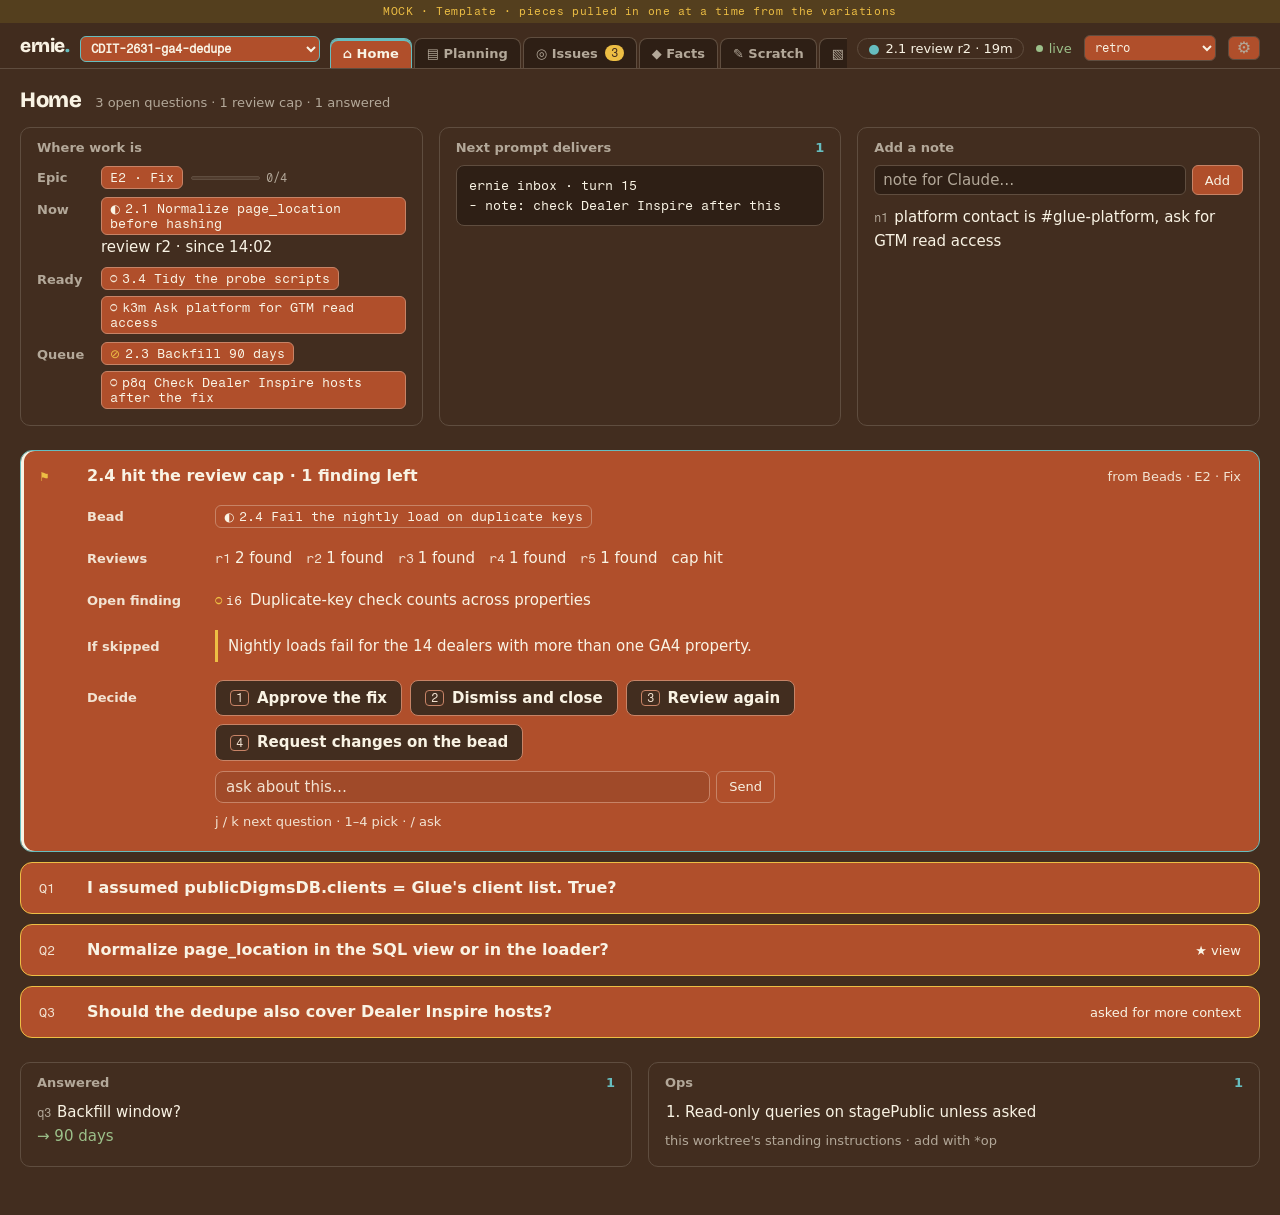
==== commit 15d565dc: "feat(template): port P6 review visualization into 00-template Epic detail + gate actions, audit repo" ====
--- a/.mem/artifacts/ref_ernie_views/00-template.html
+++ b/.mem/artifacts/ref_ernie_views/00-template.html
@@ -13,21 +13,50 @@
       choices, "need more context" (`question answer {more: true}`, stays open, A88) and an "other answer…" box (not on
       `assume` yes/no checks, A113). An answer queues for the session's next prompt with Undo until then.
       Keys: j/k move, 1–9 answer, m more context, u undo (hint under the selected question's answer row).
-      Top row (three cards above the questions, stacked <900px): Where work is (active epic + bar, active bead, up to 3
-      `bd ready` beads: todo with every dep done) · Next prompt delivers (inbox preview: sample `pending` + page-queued
+      Cap-hit cards (P6 Q6b) list above the questions: derived from Beads, not ernie questions (no Q<n>, never in
+      Answered). One per bead that is in progress with reviews at the cap (settings Code review max) and a finding still
+      waiting for approval: "2.4 hit the review cap · 1 finding left" with Bead · Reviews · Open finding · If skipped ·
+      Decide (1 Approve the fix · 2 Dismiss and close · 3 Review again · 4 Request changes on the bead, note box) and an
+      "ask about this…" field (`issue ask` on the finding). The same page ops run from the bead on Planning and the finding
+      on Issues, so acting anywhere removes the card; its Undo line stays under the questions until the next prompt.
+      Top row (three cards above the questions, stacked <900px): Where work is (active epic + bar; Now: the running bead
+      and its stage (coding / review rN), else a running planning stage ("E3 · polish r2 · since 14:02"), else what waits
+      on you, with "since" and a stalled flag; up to 3 `bd ready` beads: todo with every dep done; the queue in tick
+      order) · Next prompt delivers (inbox preview: sample `pending` + page-queued
       events) · Add a note (`note add`). Below the questions, two columns: Answered · Ops (memory `## ops`, read-only, per
       branch). Session and Sync cards were dropped (git history).
-    - Planning tab (view-only data: `epics` + `adhoc` in _sample_state.js; Beads fields not final): three columns. Left,
-      the worktree's epics with a done/total bar, then ◇ Ad hoc (beads with no epic; replaces queue.md "next", P4 Q2);
-      middle, the selected epic's goal, beads, epic done-when checks and its PRD-review findings; right, the selected bead:
-      labels in a gutter, content capped at ~62ch: Status (text todo → active → done, or blocked naming the unfinished deps) ·
-      What · Notes · Done when · Depends on / Unblocks (only when non-empty; click to jump, across epics) · Linked · Files ·
-      Commit. Glyphs name their status on hover (no legend). Linked also
+    - Planning tab (data: `epics` + `adhoc` + `queue` in _sample_state.js; Beads fields not final): epic row on top, then
+      two columns. Epic row: the worktree's epics with a done/total bar, then ◇ Ad hoc (beads with no epic; replaces
+      queue.md "next", P4 Q2; always listed so + Bead has a home). Middle (orange: things you pick from only): the
+      selected epic's goal, PRD chip, a "Plan & reviews" row (P6 Q2 B; status line: waiting on you: approve the … /
+      <stage> rN running · since / building · N of M done · <bead> <stage>, stalled flag), then its beads. Bead rows: a
+      queue tick (Beads workflow Q1/Q3: empty box, or the bead's place in the queue; todo and blocked beads only), status
+      glyph, id, title; a ticked blocked bead reads "waiting on 2.1 · 2.2 (not ticked)"; a cap-hit bead has a ⚑ glyph
+      (name on hover). Ad hoc ends with "+ Bead" (n): a form in the right column (title, description, priority, tick into
+      the queue; the server runs `bd create -l wt:<branch>` at once, no Undo).
+      Right column, one of: the bead (labels in a gutter, content capped at ~62ch: Status (todo → active → done, or
+      blocked naming the unfinished deps; in progress adds its stage and since) · What · Notes · Priority · Done when ·
+      Depends on / Unblocks (only when non-empty; click to jump, across epics) · Linked · Files · Commit · Reviews (`r1 1
+      found · r2 running`, or `… r5 1 found · cap hit`); then the action row, last and pinned like Issues' Decide: Tick ·
+      Review again (any bead; queued with Undo) · Send back (closed beads; note box → a bug bead discovered-from it, label
+      review:user, pre-approved, ticked to the end of the queue; shows on Issues as "sent back · <bead>"). A cap-hit bead
+      gets Decide instead: Approve the fix · Dismiss and close · Review again · Request changes · ask field). Linked also
       shows the reverse links the page computes (P4 Q3): decisions whose `ref` is this bead, findings from its code review.
-      ▤ PRD chip under the epic goal (P2: one PRD per epic, path from `spec_id`) swaps the right column for the PRD: plan
-      state + review rounds from the epic's labels, path, section chips that scroll to each ## heading, the markdown at the
-      reading measure. Opening a bead goes back to it; picking another epic keeps the PRD open on that epic's PRD.
-      Keys: j/k (or [ ]) prev/next bead, { } prev/next epic, p PRD, esc back.
+      Or the epic detail (P6 Q2 B, key e; opens by default while a stage before Build is unfinished): Goal · Plan · Done
+      when · PRD · Findings (PRD review). Plan = one row per P2 stage (PRD review · Approve PRD · Breakdown · Polish · Audit ·
+      Approve breakdown · Build), stage name in a fixed column, then what happened (round tokens, "you approved · Oct 12",
+      audit gaps / uncited / possible duplicates, "waiting on you · read the audit first"). The stage that waits on you
+      carries the gate's actions (P6 Q3): Approve · Review again (PRD gate) or Polish again (breakdown gate; limited to
+      ticked beads when any are ticked) · Request changes (note box) · "ask about this…" (D14), then a key hint. Approve
+      resolves the gate at once; every answer queues for the next prompt with Undo. The Audit row opens the audit report
+      (P6 Q4): every checked PRD section → the beads citing it (`cites` = metadata.prd), gaps marked; sections that frame
+      the PRD (Problem, Goal, Scope, Risks, Open questions) listed as not checked; uncited beads; possible duplicates
+      (titles-only pass). Or the PRD: ▤ PRD chip (P2: one PRD per epic, path from `spec_id`): plan state + review rounds
+      from the epic's labels, path, section chips that scroll to each ## heading, the markdown at the reading measure.
+      Keys: j/k (or [ ]) prev/next bead, { } prev/next epic, p PRD, e epic detail, n + Bead (Ad hoc), / ask, esc back
+      (note box → audit → epic detail → bead). On the epic detail's gate: a approve, r review / polish again, c request
+      changes. On a bead: t tick, r review again, b send back (closed). On a cap-hit bead: a approve the fix, d dismiss
+      and close, r review again, c request changes.
     - Issues tab (from 03 Issue Workbench): findings (Beads bugs) grouped by epic, then Ad hoc (P3 Q2); waiting-for-approval
       first. Each row and worksheet names its source = parent: PRD review (epic), code review · <bead>, or ad hoc; the
       source pill opens it on Planning. Worksheet: labels in a gutter (same layout as Home's open questions): Status (text
@@ -45,8 +74,8 @@
       "no answer" note + retry. Mock: the next prompt is simulated 3 s after the click; outcomes come from RESEARCH_OUTCOMES.
     - Scratch tab: explanations Claude writes when you ask, each in a fixed format, one collapsible row per pad, newest
       on top (the newest starts open). Only `flow` so far: Asked (your words) · Traced with (one real example) · Steps
-      (numbered; each says what happens, where in mono, and what it leaves behind after →) · End state. Read-only; how
-      Claude writes a pad (`ernie scratch …`) and where pads are kept are not in the spec yet. A Coming soon box under the
+      (numbered; each says what happens, where in mono, and what it leaves behind after →) · End state. Read-only. Spec:
+      "Scratch pads" (D13: `ernie scratch flow`, one git-tracked JSON file per pad, slots filled per kind). A Coming soon box under the
       pads lists other formats from ref_ernie_formats.md. Keys: j/k (or [ ]) prev/next pad (opens it), o open/close.
     - Files tab: every markdown file in the worktree's .ernie/mem/<branch>/artifacts/, listed by kind (filename prefix):
       PRD (one per epic, from the epics) · Plan · Spec · Ref · Other. The reader shows kind, updated time and author, the
@@ -58,6 +87,10 @@
       files only, + ernie events. A divider row marks each session change. Bash and Agent descriptions and item events
       read as prose (sans); paths, patterns and URLs stay mono. A new row lands every ~4 s on the working session.
     - Tab keys: g then h / p / i / f / s / a / l (Home, Planning, Issues, Facts, Scratch, Files, Tool log).
+    - Now strip (P6 Q5, top bar, every tab): the worktree's Now derived from Beads (Beads workflow Q4), e.g.
+      "● 2.1 review r2 · 19m", "● E1 approve PRD · 41m", "● 0.4 coding · 2h 23m · stalled". Mustard when it waits on you
+      or stalled (stalled = something runs but the worktree's session isn't working). Click opens it on Planning (the
+      bead, or the epic detail). Sample worktrees: dedupe = running bead, gsc-backfill = PRD gate, ernie/main = stalled.
     - Settings (⚙ in the top bar, key `,`, esc closes): one panel, global (every repo; server keeps it in
       ~/.config/ernie/settings.json). Only the page or your own terminal changes it, never Claude: the numbers are what stop
       the agent loop from running away. Rows: Queue running / paused (applies at once; Claude finishes the step it's on) ·
@@ -67,7 +100,7 @@
       and Beads auto-push (bd config); each is changed where it lives. Paused shows a "queue paused" pill in the top bar.
       Kept off the panel: context caps (dump 4 KB, inbox 8 KB, tied to Claude Code's hook output limit), server timings,
       approval gates and security checks.
-  Data: _sample_state.js, loaded from this folder (same data as the 10 variations; P3/P4 additions at the end).
+  Data: _sample_state.js, loaded from this folder (same data as the 10 variations; P3/P4/P6 additions at the end).
   Colours: _tokens.css; map in style-guide.html. Top-bar select picks the scheme: retro (default; brown ground, burnt-orange
     boxes, cream text, teal accent), original dark or original light (the blue scheme with its grid). Remembered per browser.
 -->
@@ -390,6 +423,60 @@
   .pl-phases .panel-body { display: flex; flex-wrap: wrap; gap: 4px; }
   .pl-phases .ph-row { width: auto; }
   .pl-phases .bar i { flex: 1 0 56px; }
+  /* Queue tick on bead rows: an empty box, or the bead's place in the queue */
+  .bd-item { display: grid; grid-template-columns: 22px minmax(0, 1fr); align-items: start; }
+  .tick { width: 18px; height: 18px; margin-top: 8px; padding: 0; border-radius: 4px; border: 1.5px solid var(--border); background: none;
+    cursor: pointer; font: 12px/15px var(--mono); color: var(--text); text-align: center; }
+  .tick:hover { border-color: var(--accent); }
+  .tick[aria-pressed=true] { background: var(--bg-raised); border-color: var(--accent); }
+  .bd-row .capg { margin-left: 6px; }
+  .bd-row.add { grid-template-columns: minmax(0, 1fr); margin-top: 8px; }
+  .bd-row.add .t { font-size: 13px; color: var(--text-dim); }
+  .bd-row.add kbd, .now-keys kbd { font: 12px var(--mono); margin-left: 6px; padding: 0 4px; border-radius: 3px; border: 1px solid var(--border); }
+  .ep-row .why.dim { color: var(--text-dim); }
+
+  /* Epic detail: the Plan list (stage name column, then what happened), gate actions, audit report */
+  .tl { list-style: none; margin: 0; padding: 0; display: grid; gap: 10px; }
+  .tl li { display: grid; grid-template-columns: 16px 11em minmax(0, 1fr); gap: 0 12px; align-items: baseline; }
+  .tl .lbl, .tl .det { line-height: 1.45; min-width: 0; overflow-wrap: anywhere; }
+  .tl li.st-todo .lbl, .tl li.st-todo .det { color: var(--text-dim); }
+  .tl li.st-waiting .lbl { color: var(--warning-text); font-weight: 600; }
+  .tl .gate { grid-column: 3; margin: 12px 0 8px; }
+  .stage-link { font: inherit; color: var(--text-accent); background: none; border: 0; padding: 0; cursor: pointer; text-align: left; }
+  .stage-link:hover { text-decoration: underline; }
+  .warn-txt { color: var(--warning-text); }
+  .rnds { display: inline-flex; flex-wrap: wrap; gap: 2px 14px; }
+  .rnd { white-space: nowrap; }
+  .rnd .n { font: 13px var(--mono); color: var(--text-dim); margin-right: 4px; }
+  .rnd.clean { color: var(--success); } .rnd.now { color: var(--text-accent); } .rnd.over { color: var(--warning-text); }
+  .aud { display: grid; grid-template-columns: 11em minmax(0, 1fr); gap: 10px 12px; align-items: baseline; }
+  .aud .gap { color: var(--warning-text); }
+  .gut dd > p.hint { margin: 8px 0 0; }
+  .gut dd > .chips + .chips { margin-top: 8px; }
+  /* Page ops with a note (Request changes, Send back) and the ask field share the answer box's layout */
+  .other.op-note { max-width: 560px; }
+  .other.ask { max-width: 560px; }
+  .other + .qf-sent, .qf-sent + .qf-sent, .kbtns + .qf-sent { margin-top: 8px; }
+  .now-keys { font: 13px/1.45 var(--sans); color: var(--text-dim); margin-top: 10px; }
+  .done-msg { font: 13px/1.45 var(--sans); color: var(--success); margin: 0 0 8px; }
+  /* + Bead form (Ad hoc) */
+  .bead-form :is(input[type=text], textarea, select) { width: 100%; max-width: 62ch; font: 15px var(--sans); padding: 6px 10px; border-radius: 8px;
+    border: 1px solid var(--border); background: var(--bg-recessed); color: var(--text); }
+  .bead-form .gut select { width: auto; }
+  /* Reason: a textarea's baseline is its last line, so labels line up with the top of each field instead */
+  .bead-form .gut:not(.decide) { align-items: start; }
+  .bead-form .gut:not(.decide) dt { padding-top: 8px; }
+  .bead-form textarea { min-height: 96px; resize: vertical; line-height: 1.5; }
+  .bead-form :is(input, textarea)::placeholder { color: var(--text-dim); opacity: 1; }
+  .bead-form label { display: inline-flex; align-items: center; gap: 8px; cursor: pointer; }
+
+  /* Now strip (top bar, every tab): what Claude is on; mustard when it waits on you or stalled */
+  .now-strip { max-width: 260px; overflow: hidden; text-overflow: ellipsis; white-space: nowrap; font: 13px var(--sans); padding: 2px 10px;
+    border-radius: 12px; border: 1px solid var(--border); background: none; color: var(--text); cursor: pointer; }
+  .now-strip::before { content: '●'; margin-right: 6px; color: var(--accent); }
+  .now-strip:hover { border-color: var(--accent); }
+  .now-strip.warn { border-color: var(--warning); color: var(--warning-text); }
+  .now-strip.warn::before { color: var(--warning); }
 
   /* Scratch: collapsible pads on the ground (reading panels), newest first */
   .sc-item { margin-bottom: 10px; overflow: hidden; }
@@ -451,7 +538,7 @@
   <div class="brand">ernie<span>.</span></div>
   <div class="wt-pick-wrap" id="wt-pick-wrap"></div>
   <nav class="tabstrip" id="tabstrip" aria-label="Tabs"></nav>
-  <div class="status"><span class="paused-pill" id="queue-paused" hidden>queue paused</span><span class="live">live</span>
+  <div class="status"><span id="now-strip"></span><span class="paused-pill" id="queue-paused" hidden>queue paused</span><span class="live">live</span>
     <select class="scheme-pick" id="scheme-pick" aria-label="Colour scheme">
       <option value="retro">retro</option><option value="original">original dark</option><option value="original-light">original light</option>
     </select>
@@ -470,6 +557,8 @@
   S.logs.push(...S.lifecycleLogs);
   // Findings closed with resolution=dismissed; the shared sample still says `dropped`
   Object.values(S.states).forEach(st => st.issues.forEach(i => { if (i.status === 'dropped') i.status = 'dismissed'; }));
+  // Every worktree can take ad hoc beads (+ Bead) and ticks, even before it has any
+  Object.values(S.states).forEach(st => { st.adhoc ||= []; st.queue ||= []; });
   const TABS = [
     { key: 'home', label: '⌂ Home' },
     { key: 'planning', label: '▤ Planning' },
@@ -493,9 +582,14 @@
     selectedEpic: null, // "<log key>|<epic id>", or "<log key>|adhoc"
     selectedBead: null, // "<log key>|<epic id or adhoc>|<bead id>"
     prdOpen: false, // Planning: the selected epic's PRD replaces the bead detail
+    epicOpen: null, // Planning: epic detail in the right column; null = open while the epic is still being planned
+    auditOpen: false, // Planning: the epic's audit report replaces the epic detail
+    newBead: false, // Planning: the + Bead form fills the right column (Ad hoc)
+    opNote: null, // the open note box: "gate|<log>|<epic>", "cap|<bead key>" or "sendback|<bead key>"
+    beadMsg: null, // { beadKey, text }: one-line result of a page button that ran at once (Send back, + Bead)
     copied: null,
     shownMethods: new Set(),
-    queued: [], // page events waiting for each session's next prompt: { key, label }
+    queued: [], // page events waiting for each session's next prompt: { key, label }; ops with Undo also carry qid + undo()
     logFilter: { session: 'all', tool: 'all', hideAgents: false, filesOnly: false, events: false },
     logUnseen: 0,
     settingsOpen: false,
@@ -721,11 +815,11 @@
   const BEAD_GLYPH = { todo: '○', active: '◐', done: '●', blocked: '⊘' };
   const ADHOC = 'adhoc';
 
-  // The worktree's epics, then one "Ad hoc" entry holding the beads with no epic
+  // The worktree's epics, then one "Ad hoc" entry holding the beads with no epic (always there: + Bead lives in it)
   function epicList(logKey) {
     const st = S.states[logKey];
     const epics = (st?.epics || []).map(ep => ({ ep, key: `${logKey}|${ep.id}` }));
-    if (!st?.adhoc?.length) return epics;
+    if (!st) return epics;
     const adhoc = { id: ADHOC, title: 'Ad hoc', goal: 'Beads with no epic (what queue.md "next" used to hold).', beads: st.adhoc };
     return [...epics, { ep: adhoc, key: `${logKey}|${ADHOC}` }];
   }
@@ -787,12 +881,14 @@
     const own = b.links || [];
     const reverse = [
       ...st.decisions.filter(d => d.ref === b.id && !own.includes(d.id)).map(d => [d.id, '← ref to this bead']),
-      ...st.issues.filter(i => i.parent === b.id && !own.includes(i.id)).map(i => [i.id, 'found in code review of this bead']),
+      ...st.issues.filter(i => i.parent === b.id && !own.includes(i.id)).map(i => [i.id, isSentBack(i) ? 'sent back by you' : 'found in code review of this bead']),
     ];
     const linked = [...own.map(r => linkHTML(logKey, r)), ...reverse.map(([r, why]) => linkHTML(logKey, r, why))];
+    const stage = b.status === 'active' ? beadStage(logKey, b) : null;
     const status = b.status === 'blocked'
       ? `<span class="steps"><b>blocked</b></span>${openDeps.length ? ` <span class="dim">on ${openDeps.map(x => esc(x.b.id)).join(', ')}</span>` : ''}`
-      : stepsHTML(['todo', 'active', 'done'], b.status);
+      : stepsHTML(['todo', 'active', 'done'], b.status)
+        + (stage ? ` <span class="${stage.waiting ? 'warn-txt' : 'dim'}">· ${esc(stage.text)}${b.since ? ` · since ${esc(b.since)}` : ''}</span>` : '');
     return `<article class="ws">
       <div class="ws-meta"><span>bead ${pos + 1} of ${list.length}</span>
         <span class="pill p-ours">${esc(epicLabel(ep))}</span></div>
@@ -801,16 +897,19 @@
         <dt>Status</dt><dd>${status}</dd>
         <dt>What</dt><dd>${esc(b.what || '—')}</dd>
         ${b.notes ? `<dt>Notes</dt><dd>${esc(b.notes)}</dd>` : ''}
+        ${b.priority != null ? `<dt>Priority</dt><dd>P${b.priority}</dd>` : ''}
         <dt>Done when</dt><dd>${checks.length ? `${checklist(checks)}<div class="dim" style="font-size:13px;margin-top:4px">${checksDone} of ${checks.length} done</div>` : '<span class="dim">No checks yet.</span>'}</dd>
         ${deps.length ? `<dt>Depends on</dt><dd class="wide"><div class="chips">${deps.map(beadChip).join('')}</div></dd>` : ''}
         ${unblocks.length ? `<dt>Unblocks</dt><dd class="wide"><div class="chips">${unblocks.map(beadChip).join('')}</div></dd>` : ''}
         ${linked.length ? `<dt>Linked</dt><dd><div class="linked">${linked.join('')}</div></dd>` : ''}
         ${b.files?.length ? `<dt>Files</dt><dd><ul class="files">${b.files.map(f => `<li>${esc(f)}</li>`).join('')}</ul></dd>` : ''}
         ${b.commit ? `<dt>Commit</dt><dd><code>${esc(b.commit)}</code></dd>` : ''}
+        ${b.reviews?.length || b.stage === 'review' ? `<dt>Reviews</dt><dd>${beadRoundsHTML(logKey, b)}</dd>` : ''}
       </dl>
+      ${beadActionsHTML(entry)}
       <footer class="ws-foot">
         ${prev ? `<button class="btn" type="button" data-bead-open="${esc(prev.key)}" title="k">‹ ${esc(prev.b.id)}</button>` : '<span></span>'}
-        <span>j / k bead · { } epic · p PRD</span>
+        <span>j / k bead · { } epic${ep.id === ADHOC ? '' : ' · e epic'} · p PRD</span>
         ${next ? `<button class="btn" type="button" data-bead-open="${esc(next.key)}" title="j">${esc(next.b.id)} ›</button>` : '<span></span>'}
       </footer></article>`;
   }
@@ -852,13 +951,14 @@
   const slug = t => t.toLowerCase().replace(/[^a-z0-9]+/g, '-').replace(/^-|-$/g, '');
 
   // P2: the epic's PRD (one per epic, path from `spec_id`), with its plan state and review count from the epic's labels
-  function prdHTML(epic, bead) {
+  function prdHTML(epic, bead, fromEpic = false) {
     const prd = epic.ep.prd;
     const title = /^# (.*)/m.exec(prd.md)?.[1] || epic.ep.title;
     const body = prd.md.replace(/^# .*\n?/m, '');
     const sections = [...body.matchAll(/^## (.*)/gm)].map(m => m[1]);
+    const back = fromEpic ? `epic ${esc(epic.ep.id)}` : bead ? `bead ${esc(bead.b.id)}` : '';
     return `<article class="ws">
-      <div class="ws-meta">${bead ? `<button class="btn" type="button" data-prd-toggle>‹ bead ${esc(bead.b.id)} · esc</button>` : ''}
+      <div class="ws-meta">${back ? `<button class="btn" type="button" data-prd-toggle>‹ ${back} · esc</button>` : ''}
         <span>PRD</span><span class="pill p-ours">${esc(epicLabel(epic.ep))}</span>
         <span>Plan: ${esc(prd.plan)} · ${plural(prd.review, 'review round')}</span></div>
       <h2>${esc(title)}</h2>
@@ -883,50 +983,85 @@
     return { epics, epic, beads };
   }
 
+  // Epic detail sits in the right column (P6 Q2 B); it opens by default while a stage before Build is unfinished
+  const detailShown = epic => !!epic && epic.ep.id !== ADHOC && (view.epicOpen ?? stillPlanning(epic.ep.stages || []));
+
+  // What the Planning right column shows; Planning keys act on it
+  function planPane(epic) {
+    if (view.newBead && epic?.ep.id === ADHOC) return 'new';
+    if (view.prdOpen && epic?.ep.prd) return 'prd';
+    if (detailShown(epic)) return view.auditOpen ? 'audit' : 'epic';
+    return 'bead';
+  }
+
   function renderPlanning() {
     const { epics, epic, beads } = planSelection();
     const st = cur();
+    const isAdhoc = epic?.ep.id === ADHOC;
+    const pane = planPane(epic);
+    const detailOpen = detailShown(epic) && pane !== 'new';
     const epicRow = x => {
-      const isAdhoc = x.ep.id === ADHOC;
-      return `<button class="ph-row ${x.key === view.selectedEpic ? 'sel' : ''}" type="button" data-epic-open="${esc(x.key)}" title="${isAdhoc ? 'no epic' : x.ep.status}">
-        ${isAdhoc ? glyph('todo', '◇', 'ad hoc: beads with no epic') : glyph(x.ep.status, BEAD_GLYPH[x.ep.status])}<span class="id">${isAdhoc ? '' : esc(x.ep.id)}</span>
+      const adhoc = x.ep.id === ADHOC;
+      return `<button class="ph-row ${x.key === view.selectedEpic ? 'sel' : ''}" type="button" data-epic-open="${esc(x.key)}" title="${adhoc ? 'no epic' : x.ep.status}">
+        ${adhoc ? glyph('todo', '◇', 'ad hoc: beads with no epic') : glyph(x.ep.status, BEAD_GLYPH[x.ep.status])}<span class="id">${adhoc ? '' : esc(x.ep.id)}</span>
         <span class="t"><b>${esc(x.ep.title)}</b>${progressBar(x.ep.beads)}</span></button>`;
     };
     const epicCol = epics.map(epicRow).join('');
 
-    const blockedBy = entry => {
-      const all = beadsOf(entry.key.split('|')[0]);
-      return (entry.b.deps || []).filter(id => all.find(x => x.b.id === id)?.b.status !== 'done');
-    };
+    const all = beadsOf(view.wt);
+    const blockedBy = entry => (entry.b.deps || []).filter(id => all.find(x => x.b.id === id)?.b.status !== 'done');
+    // Beads workflow Q3: a ticked bead whose blockers aren't ticked (or in progress) names them, so you can tick them too
+    const waitingOn = ids => `waiting on ${ids.map(id => st.queue.includes(id) || all.find(x => x.b.id === id)?.b.status === 'active'
+      ? esc(id) : `${esc(id)} (not ticked)`).join(' · ')}`;
     const beadRow = x => {
       const waiting = x.b.status === 'blocked' ? blockedBy(x) : [];
-      return `<button class="bd-row st-${x.b.status} ${x.key === view.selectedBead ? 'sel' : ''}" type="button" data-bead-open="${esc(x.key)}" title="${x.b.status}">
+      const ticked = st.queue.includes(x.b.id);
+      const why = !waiting.length ? '' : ticked ? waitingOn(waiting) : `needs ${waiting.map(esc).join(', ')}`;
+      const cap = capHit(view.wt, x.b)
+        ? `<span class="g g--blocked capg" title="${esc(capLine(view.wt, x.b))}">⚑</span>` : '';
+      return `<div class="bd-item">${x.b.status === 'todo' || x.b.status === 'blocked' ? tickHTML(x) : '<span></span>'}
+        <button class="bd-row st-${x.b.status} ${x.key === view.selectedBead && pane === 'bead' ? 'sel' : ''}" type="button" data-bead-open="${esc(x.key)}" title="${x.b.status}">
         ${glyph(x.b.status, BEAD_GLYPH[x.b.status])}<span class="id">${esc(x.b.id)}</span>
-        <span class="t">${esc(x.b.title)}${waiting.length ? `<span class="why">needs ${waiting.map(esc).join(', ')}</span>` : ''}</span></button>`;
+        <span class="t">${esc(x.b.title)}${cap}${why ? `<span class="why">${why}</span>` : ''}</span></button></div>`;
     };
-    // P3 Q2: PRD-review findings hang off the epic itself
-    const prdFindings = epic ? st.issues.filter(i => i.parent === epic.ep.id) : [];
+    // One row above the beads opens the epic detail; its status line is the epic's Now (P6 Q5)
+    const planRow = epic && !isAdhoc ? (() => {
+      const sum = planSummary(view.wt, epic.ep);
+      return `<div class="bd-item"><span></span><button class="bd-row ep-row ${detailOpen ? 'sel' : ''}" type="button" data-epic-detail title="e">
+        ${glyph(STAGE_CLASS[sum.state], STAGE_GLYPH[sum.state], STAGE_TITLE[sum.state])}<span class="id"></span>
+        <span class="t">Plan &amp; reviews<span class="why ${sum.warn ? '' : 'dim'}">${esc(sum.text)}</span></span></button></div>`;
+    })() : '';
+    const breakdownDone = (epic?.ep.stages || []).find(s => s.kind === 'breakdown')?.state === 'done';
+    const noBeads = isAdhoc ? 'No ad hoc beads yet.'
+      : epic?.ep.stages && !breakdownDone ? 'No beads yet: the breakdown runs after you approve the PRD.' : 'No beads yet.';
+    // Orange box = things you pick from only; the epic's done-when checks and PRD-review findings live in the epic detail
     const beadCol = epic ? `
-      <div class="is-group"><span>${esc(epicLabel(epic.ep))}</span><span>${beads.length} beads</span></div>
+      <div class="is-group"><span>${esc(epicLabel(epic.ep))}</span><span>${plural(beads.length, 'bead')}</span></div>
       <p class="ph-goal">${esc(epic.ep.goal || '')}</p>
       ${epic.ep.prd ? `<div class="prd-open"><button class="chip" type="button" data-prd-toggle aria-pressed="${view.prdOpen}">▤ PRD · ${esc(epic.ep.prd.path.split('/').pop())}<kbd>p</kbd></button></div>` : ''}
-      ${beads.map(beadRow).join('')}
-      ${epic.ep.doneWhen?.length ? `<div class="ph-checks"><div class="sub">Epic done when</div>${checklist(epic.ep.doneWhen)}</div>` : ''}
-      ${prdFindings.length ? `<div class="ph-checks"><div class="sub">PRD review findings</div><div class="chips">${prdFindings.map(i => issueChip(view.wt, i)).join('')}</div></div>` : ''}` : '<div class="empty">No epic selected.</div>';
+      ${planRow}
+      ${beads.map(beadRow).join('') || `<div class="empty">${noBeads}</div>`}
+      ${isAdhoc ? `<button class="bd-row add" type="button" data-bead-new aria-pressed="${view.newBead}"><span class="t">+ Bead<kbd>n</kbd></span></button>` : ''}` : '<div class="empty">No epic selected.</div>';
     const selected = beads.find(x => x.key === view.selectedBead);
     const epicBeads = (st.epics || []).flatMap(ep => ep.beads);
-    const adhocCount = (st.adhoc || []).length;
-    const allBeads = beadsOf(view.wt).map(x => x.b);
+    const allBeads = all.map(x => x.b);
+    const right = {
+      new: () => newBeadHTML(),
+      prd: () => prdHTML(epic, selected, detailOpen),
+      audit: () => auditHTML(epic),
+      epic: () => epicDetailHTML(epic),
+      bead: () => selected ? beadHTML(selected, beads)
+        : `<div class="canvas"><p>${isAdhoc ? 'No ad hoc beads. + Bead (n) adds one.' : 'No beads in this epic.'}</p></div>`,
+    }[pane]();
 
     document.getElementById('main').innerHTML = `${wtBanner()}
       <div class="tab-head"><h1>Planning</h1>
-        <span class="meta">${(st.epics || []).length} epics · ${epicBeads.length} beads · ${adhocCount} ad hoc · ${allBeads.filter(b => b.status === 'active').length} active · ${allBeads.filter(b => b.status === 'blocked').length} blocked</span>
-        <span class="hint">view-only · Beads fields not final; revisit in P5</span></div>
+        <span class="meta">${(st.epics || []).length} epics · ${epicBeads.length} beads · ${st.adhoc.length} ad hoc · ${allBeads.filter(b => b.status === 'active').length} active · ${allBeads.filter(b => b.status === 'blocked').length} blocked · ${st.queue.length} in the queue</span>
+        <span class="hint">Beads fields not final; revisit in P5</span></div>
       ${epics.length ? `<div class="pl-grid">
         <section class="panel pl-col pl-phases"><div class="panel-body">${epicCol}</div></section>
         <section class="panel pl-col"><div class="panel-body">${beadCol}</div></section>
-        <div>${view.prdOpen && epic?.ep.prd ? prdHTML(epic, selected)
-          : selected ? beadHTML(selected, beads) : '<div class="canvas"><p>No beads in this epic.</p></div>'}</div>
+        <div>${right}</div>
       </div>` : '<div class="canvas"><p>No epics or ad hoc beads for this worktree.</p></div>'}`;
   }
 
@@ -935,7 +1070,7 @@
     const next = beads[beads.findIndex(x => x.key === view.selectedBead) + delta];
     if (!next) return;
     view.selectedBead = next.key;
-    view.prdOpen = false;
+    Object.assign(view, { prdOpen: false, epicOpen: false, auditOpen: false, newBead: false, opNote: null });
     renderAll();
   }
 
@@ -944,7 +1079,508 @@
     const next = epics[epics.findIndex(x => x.key === view.selectedEpic) + delta];
     if (!next) return;
     view.selectedEpic = next.key;
+    Object.assign(view, { epicOpen: null, auditOpen: false, newBead: false, opNote: null });
     renderAll();
+  }
+
+  // ---------- Planning: plan stages, gates, audit, queue, review cap, Now (P6) ----------
+  // One row per P2 stage: PRD review → you approve the PRD → breakdown → polish → audit → you approve the breakdown → build
+  const STAGE_GLYPH = { done: '●', now: '◐', waiting: '◔', todo: '○' };
+  const STAGE_CLASS = { done: 'done', now: 'active', waiting: 'blocked', todo: 'todo' };
+  const STAGE_TITLE = { done: 'done', now: 'running', waiting: 'waiting on you', todo: 'not started' };
+  const STAGE_NAME = { prd: 'PRD review', 'approve-prd': 'Approve PRD', breakdown: 'Breakdown', polish: 'Polish', audit: 'Audit',
+    'approve-breakdown': 'Approve breakdown', build: 'Build' };
+  // The two human gates (P6 Q3/Q3b): the PRD gate reruns a review round, the breakdown gate a polish round
+  const GATE = {
+    'approve-prd': { what: 'approve the PRD', short: 'approve PRD', gate: 'PRD', again: 'Review again' },
+    'approve-breakdown': { what: 'approve the breakdown', short: 'approve breakdown', gate: 'breakdown', again: 'Polish again' },
+  };
+  // PRD sections that frame the work rather than ask for it; the audit lists them but expects no bead under them
+  const AUDIT_CONTEXT = ['Problem', 'Goal', 'Scope', 'Risks', 'Open questions'];
+
+  // Still being planned = something before Build is unfinished
+  const stillPlanning = stages => stages.some(s => s.kind !== 'build' && s.state !== 'done');
+  const stageNow = s => `${STAGE_NAME[s.kind].toLowerCase()}${s.rounds ? ` r${s.rounds.length + 1}` : ''}`;
+  // A gate answer (Approve, Review / Polish again, Request changes) waiting for the next prompt; asks don't answer a gate
+  const gateSent = (epicKey, s) => view.queued.find(q => q.gateKey === epicKey && q.stageKind === s.kind);
+  // Waiting on you = a gate stage with no answer queued yet
+  const gateWaiting = (logKey, ep) => (ep.stages || []).find(s => s.state === 'waiting' && !gateSent(`${logKey}|${ep.id}`, s));
+
+  // Code-review findings waiting for your approval (Beads workflow Q7: the bead waits on you, the queue moves on)
+  const isSentBack = iss => (iss.labels || []).includes('review:user');
+  const openFindings = (logKey, b) => S.states[logKey].issues.filter(i => i.parent === b.id && i.status === 'explained' && !isSentBack(i));
+  const beadOpQueued = (logKey, b) => view.queued.find(q => q.key === logKey && q.beadId === b.id && q.beadOp);
+  // Cap hit (P6 Q6b): in progress, reviews at the cap, a finding still open. Derived from Beads, so acting on the bead or
+  // the finding anywhere (Planning, Issues, the Home card) clears it; a queued Review again / Request changes counts as acting
+  const capHit = (logKey, b) => b.status === 'active' && (b.reviews?.length || 0) >= S.settings.reviewMax
+    && openFindings(logKey, b).length > 0 && !beadOpQueued(logKey, b);
+  const capLine = (logKey, b) => `${b.id} hit the review cap · ${plural(openFindings(logKey, b).length, 'finding')} left`;
+
+  // What an in-progress bead is doing: coding, review rN, or waiting on you (an open finding)
+  function beadStage(logKey, b) {
+    const op = beadOpQueued(logKey, b);
+    if (op) return { text: `${op.beadOp} · next prompt`, queued: true };
+    if (capHit(logKey, b)) return { text: 'hit the review cap', waiting: true };
+    if (openFindings(logKey, b).length) return { text: 'waiting on you', waiting: true };
+    if (b.stage === 'review') return { text: `review r${(b.reviews?.length || 0) + 1}` };
+    return { text: 'coding' };
+  }
+
+  // Round tokens: `r1 2 found · r2 clean` (PRD and code review count findings), `r1 3 edits, 1 major` (polish counts edits)
+  const roundText = (kind, r) => kind === 'polish' ? `${plural(r.edits, 'edit')}${r.major ? `, ${r.major} major` : ''}` : r.found ? `${r.found} found` : 'clean';
+  const roundClean = (kind, r) => kind === 'polish' ? !r.edits : !r.found;
+  const roundsHTML = (kind, rounds, tail = '') => `<span class="rnds">${rounds.map(r =>
+    `<span class="rnd ${roundClean(kind, r) ? 'clean' : ''}" title="${esc(r.note || (r.ids || []).join(', ') || roundText(kind, r))}"><span class="n">r${r.n}</span>${roundText(kind, r)}</span>`).join('')}${tail}</span>`;
+
+  // Bead Reviews row: finished rounds, then the running one or "cap hit"
+  function beadRoundsHTML(logKey, b) {
+    const rounds = b.reviews || [];
+    const tail = b.status === 'active' && b.stage === 'review' ? `<span class="rnd now"><span class="n">r${rounds.length + 1}</span>running</span>`
+      : capHit(logKey, b) ? '<span class="rnd over">cap hit</span>' : '';
+    return roundsHTML('review', rounds, tail);
+  }
+
+  // Now (Beads workflow Q4, P6 Q5), derived from Beads: a running bead (coding / review rN) first, else a running
+  // planning stage, else what waits on you (a gate, then a bead with an open finding). Stalled = something is running
+  // but no Claude session is working in the worktree (a crash leaves the bead in progress)
+  function nowOf(logKey) {
+    const st = S.states[logKey];
+    if (!st) return null;
+    const epics = st.epics || [];
+    const stalled = logOf(logKey)?.session.state !== 'working';
+    const inProgress = beadsOf(logKey).filter(x => x.b.status === 'active');
+    const running = inProgress.filter(x => { const s = beadStage(logKey, x.b); return !s.waiting && !s.queued; });
+    const activeEpic = epics.find(ep => ep.status === 'active');
+    const bead = running.find(x => x.ep === activeEpic) || running[0];
+    if (bead) return { ep: bead.ep, bead, label: bead.b.id, what: beadStage(logKey, bead.b).text, since: bead.b.since, stalled };
+    for (const ep of epics) {
+      const s = (ep.stages || []).find(x => x.state === 'now' && x.kind !== 'build');
+      if (s) return { ep, label: ep.id, what: stageNow(s), since: s.since, stalled };
+    }
+    for (const ep of epics) {
+      const s = gateWaiting(logKey, ep);
+      if (s) return { ep, label: ep.id, what: `waiting on you: ${GATE[s.kind].what}`, short: GATE[s.kind].short, since: s.since, waiting: true };
+    }
+    const waiting = inProgress.find(x => beadStage(logKey, x.b).waiting);
+    if (waiting) return { ep: waiting.ep, bead: waiting, label: waiting.b.id, what: beadStage(logKey, waiting.b).text, since: waiting.b.since, waiting: true };
+    return null;
+  }
+
+  // Minutes from an HH:MM sample time to the mock clock, as "8m" or "1h 50m"; other formats (Oct 13) give ''
+  function ago(since) {
+    const m = /^(\d\d):(\d\d)$/.exec(since || '');
+    if (!m) return '';
+    const mins = Math.max(0, Math.floor((simSeconds - (+m[1] * 3600 + +m[2] * 60)) / 60));
+    return mins < 60 ? `${mins}m` : `${Math.floor(mins / 60)}h ${mins % 60}m`;
+  }
+
+  // Top-bar strip on every tab (P6 Q5): mustard when Claude waits on you or stalled; click opens it on Planning
+  function renderNowStrip() {
+    const now = nowOf(view.wt);
+    const box = document.getElementById('now-strip');
+    if (!now) { box.innerHTML = ''; return; }
+    const dur = ago(now.since);
+    const tail = `${dur ? ` · ${dur}` : ''}${now.stalled ? ' · stalled' : ''}`;
+    // Reason: the strip shares the top bar with the tabs, so a gate shows its short name; the mustard says it waits on you
+    const text = `${now.label} ${now.short || now.what}${tail}`;
+    const full = `${now.label} ${now.what}${tail}`;
+    const target = now.bead ? `data-bead-open="${esc(now.bead.key)}"` : `data-epic-detail-open="${esc(view.wt)}|${esc(now.ep.id)}"`;
+    box.innerHTML = `<button class="now-strip ${now.waiting || now.stalled ? 'warn' : ''}" type="button" ${target} title="Now: ${esc(full)} · open on Planning">${esc(text)}</button>`;
+  }
+
+  // Home's Now line: the bead or epic, what it's doing and since when; waiting on you and stalled in mustard
+  function nowHTML(now) {
+    if (!now) return '<span class="hint">nothing running</span>';
+    const chip = now.bead ? beadChip(now.bead)
+      : `<button class="chip" type="button" data-epic-detail-open="${esc(view.wt)}|${esc(now.ep.id)}">${esc(epicLabel(now.ep))}</button>`;
+    return `${chip} <span class="${now.waiting || now.stalled ? 'warn-txt' : ''}">${esc(now.what)}${now.since ? ` · since ${esc(now.since)}` : ''}${now.stalled ? ' · stalled' : ''}</span>`;
+  }
+
+  // The "Plan & reviews" row's status line: waiting on you / <stage> rN running / building · N of M done
+  function planSummary(logKey, ep) {
+    const stages = ep.stages || [];
+    const done = ep.beads.filter(b => b.status === 'done').length;
+    const count = `${done} of ${ep.beads.length} done`;
+    const waiting = gateWaiting(logKey, ep);
+    if (waiting) return { state: 'waiting', warn: true, text: `waiting on you: ${GATE[waiting.kind].what}${waiting.since ? ` · since ${waiting.since}` : ''}` };
+    const sent = view.queued.find(q => q.gateKey === `${logKey}|${ep.id}`);
+    if (sent) return { state: 'now', text: `${sent.label} · next prompt` };
+    const stalled = logOf(logKey)?.session.state !== 'working';
+    const running = stages.find(s => s.state === 'now' && s.kind !== 'build');
+    if (running) return { state: 'now', warn: stalled, text: `${stageNow(running)} running${running.since ? ` · since ${running.since}` : ''}${stalled ? ' · stalled' : ''}` };
+    if (stages.find(s => s.kind === 'build')?.state === 'now') {
+      const now = nowOf(logKey);
+      const here = now?.bead && now.ep === ep;
+      return { state: 'now', warn: here && (now.waiting || now.stalled), text: `building · ${count}${here ? ` · ${now.label} ${now.what}${now.stalled ? ' · stalled' : ''}` : ''}` };
+    }
+    if (!stages.length) return { state: ep.status === 'active' ? 'now' : ep.status === 'done' ? 'done' : 'todo', text: `${count} · no plan history` };
+    return stages.every(s => s.state === 'done') ? { state: 'done', text: 'planned and built' } : { state: 'todo', text: 'not started' };
+  }
+
+  // What happened in one stage, for the Plan list; the stage name sits in its own column so the list scans
+  function stageDet(logKey, ep, s) {
+    const since = s.since ? ` · since ${esc(s.since)}` : '';
+    if (GATE[s.kind]) {
+      if (gateSent(`${logKey}|${ep.id}`, s)) return 'your answer goes with the next prompt';
+      if (s.state === 'done') return `you approved · ${esc(s.at)}`;
+      if (s.state === 'waiting') return `<span class="warn-txt">waiting on you${s.kind === 'approve-breakdown' ? ' · read the audit first' : ''}${since}</span>`;
+      return s.kind === 'approve-prd' ? 'after PRD review' : 'after the audit';
+    }
+    if (s.kind === 'prd' || s.kind === 'polish') {
+      const running = s.state === 'now' ? `<span class="rnd now"><span class="n">r${(s.rounds?.length || 0) + 1}</span>running${since}</span>` : '';
+      if (!s.rounds?.length && !running) return s.kind === 'prd' ? 'not started' : 'after the breakdown';
+      const settle = s.kind === 'polish' && s.settled === false ? '<span class="rnd over">didn\'t settle</span>' : '';
+      return roundsHTML(s.kind, s.rounds || [], running + settle);
+    }
+    if (s.kind === 'breakdown') {
+      if (s.state === 'todo') return 'after you approve the PRD';
+      return s.state === 'now' ? `running${since}` : `${plural(s.beads, 'bead')} from a fresh agent`;
+    }
+    if (s.kind === 'audit') {
+      if (s.state === 'todo') return 'after polish';
+      const a = auditOf(ep, s);
+      if (!a.gaps.length && !a.uncited.length && !a.dupes.length) return 'no gaps: every PRD section has a bead, every bead cites one';
+      return [
+        a.gaps.length ? `<span class="warn-txt">${plural(a.gaps.length, 'gap')}: ${a.gaps.map(esc).join(' · ')}</span>` : 'no gaps',
+        a.uncited.length ? `<span class="warn-txt">${a.uncited.length} uncited</span>` : '',
+        a.dupes.length ? `<span class="warn-txt">${plural(a.dupes.length, 'possible duplicate')}</span>` : '',
+      ].filter(Boolean).join(' · ');
+    }
+    const count = `${ep.beads.filter(b => b.status === 'done').length} of ${ep.beads.length}`;
+    if (s.state === 'done') return `${count} beads closed · ${esc(s.at)}`;
+    if (s.state === 'now') {
+      const now = nowOf(logKey);
+      return `${count} done${now?.bead && now.ep === ep ? ` · ${esc(now.label)} ${esc(now.what)}` : ''}`;
+    }
+    return 'beads enter the queue after your approval';
+  }
+
+  function planStageHTML(epic, s) {
+    const ep = epic.ep;
+    const name = s.kind === 'audit' && s.state !== 'todo'
+      ? '<button class="stage-link" type="button" data-audit-open title="open the audit report">Audit</button>' : esc(STAGE_NAME[s.kind]);
+    const gate = GATE[s.kind] && (s.state === 'waiting' || gateSent(epic.key, s)) ? gateHTML(epic, s) : '';
+    return `<li class="st-${s.state}">${glyph(STAGE_CLASS[s.state], STAGE_GLYPH[s.state], STAGE_TITLE[s.state])}
+      <span class="lbl">${name}</span><span class="det">${stageDet(view.wt, ep, s)}</span>${gate}</li>`;
+  }
+
+  // Gate actions on the stage that waits on you (P6 Q3): Approve · Review / Polish again · Request changes (note) · ask
+  function gateHTML(epic, s) {
+    const g = GATE[s.kind];
+    const sent = gateSent(epic.key, s);
+    if (sent) return `<div class="gate">${sentLine(sent)}</div>`;
+    const k = esc(epic.key);
+    const ticked = s.kind === 'approve-breakdown' ? tickedIn(epic) : [];
+    const again = ticked.length ? `${g.again} · ${plural(ticked.length, 'ticked bead')}` : g.again;
+    const btn = (action, key, label) => `<button class="kbtn" type="button" data-gate="${k}" data-action="${action}"><kbd>${key}</kbd>${label}</button>`;
+    const noteKey = `gate|${epic.key}`;
+    return `<div class="gate"><div class="kbtns">${btn('approve', 'a', 'Approve')}${btn('again', 'r', again)}${btn('changes', 'c', 'Request changes')}</div>
+      ${view.opNote === noteKey ? opNoteHTML(noteKey, 'what should change…') : ''}
+      ${askHTML(`gate|${epic.key}`, `the ${g.gate} gate`)}
+      <div class="now-keys">a approve · r ${g.again.toLowerCase()} · c request changes · / ask</div></div>`;
+  }
+
+  // Beads of this epic that are ticked; Polish again is limited to them when there are any (Beads workflow Q6b)
+  const tickedIn = epic => epic.ep.beads.filter(b => S.states[view.wt].queue.includes(b.id)).map(b => b.id);
+
+  // Epic detail (P6 Q2 B): the epic in the right column, same gutter as a bead. Plan = one row per P2 stage; the stage
+  // that waits on you carries the gate's actions (P6 Q3); the Audit row opens the audit report (P6 Q4)
+  function epicDetailHTML(epic) {
+    const ep = epic.ep;
+    const prdFindings = S.states[view.wt].issues.filter(i => i.parent === ep.id);
+    const stages = ep.stages || [];
+    const gate = stages.some(s => s.state === 'waiting');
+    return `<article class="ws">
+      <div class="ws-meta"><span>epic</span><span class="pill p-ours">${esc(epicLabel(ep))}</span>
+        ${ep.prd ? `<span>Plan: ${esc(ep.prd.plan)}</span>` : ''}</div>
+      <h2><span class="id">${esc(ep.id)}</span>${esc(ep.title)}</h2>
+      <dl class="gut">
+        <dt>Goal</dt><dd>${esc(ep.goal || '—')}</dd>
+        ${stages.length ? `<dt>Plan</dt><dd class="wide"><ol class="tl">${stages.map(s => planStageHTML(epic, s)).join('')}</ol></dd>` : ''}
+        ${ep.doneWhen?.length ? `<dt>Done when</dt><dd>${checklist(ep.doneWhen)}</dd>` : ''}
+        ${ep.prd ? `<dt>PRD</dt><dd><button class="chip" type="button" data-prd-toggle>▤ ${esc(ep.prd.path.split('/').pop())}<kbd>p</kbd></button></dd>` : ''}
+        ${prdFindings.length ? `<dt>Findings</dt><dd><div class="linked">${prdFindings.map(i => linkHTML(view.wt, i.id, 'found in PRD review')).join('')}</div></dd>` : ''}
+      </dl>
+      <footer class="ws-foot"><span></span><span>e epic · j / k bead · p PRD${gate ? ' · a / r / c gate · / ask' : ''}</span><span></span></footer></article>`;
+  }
+
+  // Audit (Beads workflow Q6b, P6 Q4): mechanical, no tokens. Every checked PRD section → the beads that cite it
+  // (`metadata.prd`), beads citing none, and the titles-only duplicate pass
+  function auditOf(ep, s) {
+    const sections = ep.prd ? [...ep.prd.md.matchAll(/^## (.*)/gm)].map(m => m[1]) : [];
+    const map = sections.filter(t => !AUDIT_CONTEXT.includes(t)).map(t => ({ section: t, beads: ep.beads.filter(b => (b.cites || []).includes(t)) }));
+    return {
+      map, context: sections.filter(t => AUDIT_CONTEXT.includes(t)),
+      gaps: map.filter(m => !m.beads.length).map(m => m.section),
+      uncited: ep.beads.filter(b => !(b.cites || []).some(t => sections.includes(t))),
+      dupes: s?.dupes || [],
+    };
+  }
+
+  function auditHTML(epic) {
+    const ep = epic.ep;
+    const s = (ep.stages || []).find(x => x.kind === 'audit');
+    const a = auditOf(ep, s);
+    const chips = list => `<div class="chips">${list.map(b => beadChip({ b, ep, key: `${epic.key}|${b.id}` })).join('')}</div>`;
+    const byId = id => ep.beads.find(b => b.id === id);
+    return `<article class="ws">
+      <div class="ws-meta"><button class="btn" type="button" data-audit-close>‹ epic ${esc(ep.id)} · esc</button>
+        <span>audit${s?.at ? ` · ${esc(s.at)}` : ''}</span><span class="pill p-ours">${esc(epicLabel(ep))}</span></div>
+      <h2>Audit</h2>
+      <dl class="gut">
+        <dt>PRD sections</dt><dd class="wide"><div class="aud">${a.map.map(m => `<span>${esc(m.section)}</span>${m.beads.length ? chips(m.beads) : '<span class="gap">no bead · gap</span>'}`).join('')}</div>
+          ${a.context.length ? `<p class="hint">Not checked, they frame the PRD: ${a.context.map(esc).join(' · ')}</p>` : ''}</dd>
+        <dt>Uncited beads</dt><dd>${a.uncited.length ? `${chips(a.uncited)}<p class="hint">These cite no PRD section: work the PRD doesn't ask for, or a missing citation.</p>` : 'None. Every bead cites a section.'}</dd>
+        <dt>Possible duplicates</dt><dd class="wide">${a.dupes.length ? `${a.dupes.map(pair => chips(pair.map(byId).filter(Boolean))).join('')}<p class="hint">Titles-only pass across polish batches; read both before you approve.</p>` : 'None found.'}</dd>
+      </dl>
+      <footer class="ws-foot"><span></span><span>esc back to the epic</span><span></span></footer></article>`;
+  }
+
+  // Queue tick (Beads workflow Q1/Q3): an empty box, or the bead's place in the queue
+  function tickHTML(x) {
+    const pos = S.states[x.key.split('|')[0]].queue.indexOf(x.b.id);
+    const title = pos >= 0 ? `#${pos + 1} in the queue · untick (t)` : 'tick into the queue (t)';
+    return `<button class="tick" type="button" data-tick="${esc(x.key)}" aria-pressed="${pos >= 0}" title="${title}" aria-label="${esc(x.b.id)}: ${title}">${pos >= 0 ? pos + 1 : ''}</button>`;
+  }
+
+  // Ticking adds the bead to the end of the ernie queue at once (Claude takes the first ticked bead that is ready); unticking removes it
+  function toggleTick(beadKey) {
+    const [logKey, , beadId] = beadKey.split('|');
+    const st = S.states[logKey];
+    const pos = st.queue.indexOf(beadId);
+    if (pos >= 0) st.queue.splice(pos, 1);
+    else st.queue.push(beadId);
+    logRow(logKey, { by: 'user', t: 'queue', op: pos >= 0 ? 'untick' : 'tick', text: `${pos >= 0 ? 'untick' : 'tick'} ${beadId}` });
+    renderAll();
+  }
+
+  // Bead action row (last, fixed spot): a cap-hit bead gets the cap choices (P6 Q6); other beads get Tick, Review again
+  // and, once closed, Send back (Beads workflow Q1, Q5)
+  function beadActionsHTML(entry) {
+    const { b } = entry;
+    const [logKey] = entry.key.split('|');
+    if (capHit(logKey, b)) {
+      return `<dl class="gut decide"><dt>Decide</dt><dd class="wide"><p class="msg">${esc(capLine(logKey, b))}. Claude moved on; the bead stays in progress until you pick.</p>
+        ${capChoicesHTML(entry, ['a', 'd', 'r', 'c'])}</dd></dl>`;
+    }
+    const st = S.states[logKey];
+    const sent = beadOpQueued(logKey, b);
+    const pos = st.queue.indexOf(b.id);
+    const canTick = b.status === 'todo' || b.status === 'blocked';
+    const noteKey = `sendback|${entry.key}`;
+    const k = esc(entry.key);
+    const btns = [
+      canTick ? `<button class="kbtn" type="button" data-tick="${k}"><kbd>t</kbd>${pos >= 0 ? `Untick · #${pos + 1} in the queue` : 'Tick into the queue'}</button>` : '',
+      sent ? '' : `<button class="kbtn" type="button" data-bead-op="${k}" data-action="again"><kbd>r</kbd>Review again</button>`,
+      b.status === 'done' ? `<button class="kbtn" type="button" data-sendback="${k}"><kbd>b</kbd>Send back</button>` : '',
+    ].join('');
+    const what = b.status === 'done' ? 'Closed. Send back opens a bug bead from your note; Review again runs one more review round.'
+      : canTick ? (pos >= 0 ? `Ticked: Claude takes it at #${pos + 1} once its deps are done.` : 'Tick it and Claude works it after the beads ticked before it.')
+      : 'In progress. Review again runs one more fresh review round; findings land on Issues.';
+    const msg = view.beadMsg?.beadKey === entry.key ? `<p class="done-msg">${esc(view.beadMsg.text)}</p>` : '';
+    return `<dl class="gut decide"><dt>Actions</dt><dd class="wide">${msg}<p class="msg">${what}</p><div class="kbtns">${btns}</div>
+      ${view.opNote === noteKey ? opNoteHTML(noteKey, 'what is wrong with it…') : ''}${sent ? sentLine(sent) : ''}</dd></dl>`;
+  }
+
+  // Cap-hit choices, shared by the bead's Decide row and the Home card; they run the same page ops as Planning and Issues
+  function capChoicesHTML(entry, keys) {
+    const [logKey] = entry.key.split('|');
+    const finding = openFindings(logKey, entry.b)[0];
+    const k = esc(entry.key);
+    const choices = [['approve', 'Approve the fix'], ['dismiss', 'Dismiss and close'], ['again', 'Review again'], ['changes', 'Request changes on the bead']];
+    const noteKey = `cap|${entry.key}`;
+    return `<div class="kbtns">${choices.map(([action, label], i) =>
+        `<button class="kbtn ${action === 'dismiss' ? 'danger' : ''}" type="button" data-cap="${k}" data-action="${action}"><kbd>${keys[i]}</kbd>${label}</button>`).join('')}</div>
+      ${view.opNote === noteKey ? opNoteHTML(noteKey, `what should change in ${entry.b.id}…`) : ''}
+      ${askHTML(`issue|${logKey}|${finding.id}`, finding.id)}`;
+  }
+
+  // Cap-hit card on Home (P6 Q6b): derived from Beads, not an ernie question (no Q<n>, never in Answered)
+  function capCardHTML(x) {
+    const k = `${view.wt}|cap:${x.b.id}`;
+    const on = k === view.selectedQuestion;
+    const finding = openFindings(view.wt, x.b)[0];
+    const body = !on ? '' : `<div class="qf-body"><dl class="gut">
+      <dt>Bead</dt><dd><div class="chips">${beadChip(x)}</div></dd>
+      <dt>Reviews</dt><dd>${beadRoundsHTML(view.wt, x.b)}</dd>
+      <dt>Open finding</dt><dd><div class="linked">${linkHTML(view.wt, finding.id)}</div></dd>
+      ${finding.impact ? `<dt>If skipped</dt><dd class="impact">${esc(finding.impact)}</dd>` : ''}
+      <dt>Decide</dt><dd>${capChoicesHTML(x, ['1', '2', '3', '4'])}<div class="qf-keys">j / k next question · 1–4 pick · / ask</div></dd></dl></div>`;
+    return `<div class="qf-item ${on ? 'sel' : ''}"><button class="qf-line" type="button" data-question="${esc(k)}">
+      <span class="n">${glyph('blocked', '⚑', 'review cap · from Beads, not an ernie question')}</span><span class="t">${esc(capLine(view.wt, x.b))}</span>
+      <span class="s">from Beads · ${esc(epicLabel(x.ep))}</span></button>${body}</div>`;
+  }
+  const capCards = logKey => beadsOf(logKey).filter(x => capHit(logKey, x.b));
+
+  // Page ops that wait for the next prompt get a qid and an undo(); Undo before the prompt puts the page back
+  let nextQid = 1;
+  function queueOp(entry, undo = () => {}) {
+    view.queued.push({ ...entry, qid: nextQid++, undo });
+    view.opNote = null;
+    renderAll();
+  }
+
+  function undoOp(qid) {
+    const entry = view.queued.find(q => q.qid === qid);
+    if (!entry) return;
+    entry.undo();
+    view.queued = view.queued.filter(q => q !== entry);
+    renderAll();
+  }
+
+  // One queued op as a line with its Undo; finding changes undo through `issue set` like the Issues tab
+  const sentLine = q => `<div class="qf-sent">→ ${esc(q.label)} · goes with your next prompt ${q.qid
+    ? `<button class="btn" type="button" data-undo="${q.qid}">Undo</button>`
+    : `<button class="btn" type="button" data-issue-set="${esc(q.key)}|${esc(q.issueId)}" data-to="${esc(q.from)}">Undo</button>`}</div>`;
+
+  const opNoteHTML = (noteKey, placeholder) => `<form class="other op-note" data-op-note="${esc(noteKey)}">
+    <input name="text" maxlength="500" placeholder="${esc(placeholder)}" aria-label="${esc(placeholder)}"><button class="btn btn--primary" type="submit">Send</button>
+    <button class="btn" type="button" data-op-note-cancel>Cancel</button></form>`;
+
+  function openNote(noteKey) {
+    view.opNote = noteKey;
+    renderAll();
+    document.querySelector('[data-op-note] input')?.focus();
+  }
+
+  // Ask field (spec D14): your question about the item goes with the next prompt; the item stays open
+  function askHTML(askKey, what) {
+    const asks = view.queued.filter(q => q.askKey === askKey);
+    return `<form class="other ask" data-ask-form="${esc(askKey)}"><input name="text" maxlength="500" placeholder="ask about this…" aria-label="Ask about ${esc(what)}"><button class="btn" type="submit">Send</button></form>
+      ${asks.map(q => `<div class="qf-sent">asked “${esc(q.text)}” · goes with your next prompt <button class="btn" type="button" data-undo="${q.qid}">Undo</button></div>`).join('')}`;
+  }
+
+  function askAbout(askKey, text) {
+    const [kind, logKey, id] = askKey.split('|');
+    const label = `${id}: you ask "${text}"`;
+    logRow(logKey, { by: 'user', t: kind, op: 'ask', text: label });
+    queueOp({ key: logKey, label, askKey, text });
+  }
+
+  // Gate answers (P6 Q3): Approve resolves the human gate as soon as the page writes it (like approving a finding);
+  // the others wait for Claude. All of them can be undone until the next prompt
+  function gateAction(epicKey, action, note = '') {
+    const [logKey, epicId] = epicKey.split('|');
+    const ep = (S.states[logKey].epics || []).find(x => x.id === epicId);
+    const s = ep && gateWaiting(logKey, ep);
+    if (!s) return;
+    const g = GATE[s.kind];
+    const entry = { key: logKey, gateKey: epicKey, stageKind: s.kind };
+    view.epicOpen = true;
+    let undo;
+    if (action === 'approve') {
+      const before = { state: s.state, at: s.at };
+      Object.assign(s, { state: 'done', at: 'today' });
+      entry.label = `${epicId} ${g.gate} → approved`;
+      undo = () => Object.assign(s, before);
+    } else if (action === 'again') {
+      const ticked = s.kind === 'approve-breakdown' ? tickedIn({ ep }) : [];
+      entry.label = `${epicId}: ${g.again.toLowerCase()}${ticked.length ? ` (ticked: ${ticked.join(', ')})` : ''}`;
+    } else {
+      entry.label = `${epicId} ${g.gate}: request changes "${note}"`;
+    }
+    logRow(logKey, { by: 'user', t: 'gate', op: action, text: entry.label });
+    queueOp(entry, undo);
+  }
+
+  // Bead ops that wait for the next prompt: Review again (one more fresh review round, any bead) and Request changes
+  // (a cap-hit bead: Claude reworks it from your note)
+  function beadOp(beadKey, op, note = '') {
+    const [logKey, , beadId] = beadKey.split('|');
+    const label = op === 'changes' ? `${beadId}: request changes "${note}"` : `${beadId}: review again`;
+    logRow(logKey, { by: 'user', t: 'bead', op, text: label });
+    queueOp({ key: logKey, label, beadId, beadOp: op === 'changes' ? 'request changes' : 'review again', capBead: capHit(logKey, beadEntry(beadKey).b) });
+  }
+  const beadEntry = beadKey => beadsOf(beadKey.split('|')[0]).find(x => x.key === beadKey);
+
+  // A cap-hit choice from the bead's Decide row or the Home card
+  function capPick(beadKey, action, note = '') {
+    const [logKey] = beadKey.split('|');
+    const entry = beadEntry(beadKey);
+    if (!entry || !capHit(logKey, entry.b)) return;
+    const finding = openFindings(logKey, entry.b)[0];
+    if (action === 'changes' && !note) return openNote(`cap|${beadKey}`);
+    if (action === 'approve') return setIssue(`${logKey}|${finding.id}`, 'approved', null, true);
+    if (action === 'dismiss') return setIssue(`${logKey}|${finding.id}`, 'dismissed', entry.b, true);
+    beadOp(beadKey, action, note);
+  }
+
+  // Send back (Beads workflow Q5): the page runs `bd create` at once: a bug bead discovered-from the closed bead, your note
+  // as its description, label review:user, no gate (pre-approved), ticked to the end of the queue. The bead stays closed
+  function sendBack(beadKey, note) {
+    const [logKey, , beadId] = beadKey.split('|');
+    const st = S.states[logKey];
+    const id = `i${Math.max(0, ...st.issues.map(i => +i.id.slice(1) || 0)) + 1}`;
+    st.issues.push({ id, title: note.length > 80 ? `${note.slice(0, 79)}…` : note, status: 'approved', owner: 'us', parent: beadId,
+      labels: ['review:user'], cause: note, fix: 'Claude works it from your note when the queue reaches it.',
+      impact: `${beadId} stays closed, but its work is wrong until this lands.` });
+    st.queue.push(id);
+    view.opNote = null;
+    view.beadMsg = { beadKey, text: `Sent back · ${id} created, #${st.queue.length} in the queue` };
+    logRow(logKey, { by: 'user', t: 'bead', op: 'send back', text: `${id} ← ${beadId}: ${note}` });
+    renderAll();
+  }
+
+  // + Bead (Beads workflow Q8): the server runs `bd create -l wt:<branch>` at once (page-button pattern, no Claude turn)
+  function newBeadHTML() {
+    return `<article class="ws">
+      <div class="ws-meta"><span>new bead</span><span class="pill p-ours">Ad hoc</span></div>
+      <h2>+ Bead</h2>
+      <form class="bead-form" data-bead-form>
+        <dl class="gut">
+          <dt>Title</dt><dd><input type="text" name="title" maxlength="200" placeholder="what to do, in a few words" aria-label="Title"></dd>
+          <dt>Description</dt><dd><textarea name="what" maxlength="2000" placeholder="what done looks like, files, anything Claude needs" aria-label="Description"></textarea></dd>
+          <dt>Priority</dt><dd><select name="priority" aria-label="Priority"><option value="">none</option>${[0, 1, 2, 3, 4].map(p => `<option value="${p}">P${p}</option>`).join('')}</select></dd>
+          <dt>Queue</dt><dd><label><input type="checkbox" name="tick">tick into the queue</label></dd>
+        </dl>
+        <dl class="gut decide"><dt>Create</dt><dd class="wide"><p class="msg">The server runs <code>bd create -l wt:${esc(curLog().branch)}</code> right away; no Claude turn.</p>
+          <div class="kbtns"><button class="kbtn rec" type="submit">Create bead</button><button class="kbtn" type="button" data-bead-new><kbd>esc</kbd>Cancel</button></div></dd></dl>
+      </form></article>`;
+  }
+
+  function createBead(form) {
+    const st = cur();
+    const title = form.elements.title.value.trim();
+    if (!title) return form.elements.title.focus();
+    const taken = new Set(beadsOf(view.wt).map(x => x.b.id));
+    let id;
+    do { id = Math.random().toString(36).slice(2, 5); } while (taken.has(id));
+    const bead = { id, title, status: 'todo' };
+    const what = form.elements.what.value.trim();
+    if (what) bead.what = what;
+    if (form.elements.priority.value) bead.priority = Number(form.elements.priority.value);
+    st.adhoc.push(bead);
+    if (form.elements.tick.checked) st.queue.push(id);
+    Object.assign(view, { newBead: false, selectedEpic: `${view.wt}|${ADHOC}`, selectedBead: `${view.wt}|${ADHOC}|${id}` });
+    view.beadMsg = { beadKey: view.selectedBead, text: `Created ${id}${form.elements.tick.checked ? `, #${st.queue.length} in the queue` : ''}` };
+    logRow(view.wt, { by: 'user', t: 'bead', op: 'create', text: `${id} ${title}` });
+    renderAll();
+  }
+
+  // Planning keys that act on the right column: the gate in the epic detail, else the selected bead
+  function planActionKey(key) {
+    const { epic } = planSelection();
+    const pane = planPane(epic);
+    if (pane === 'epic') {
+      const s = epic && gateWaiting(view.wt, epic.ep);
+      const action = { a: 'approve', r: 'again', c: 'changes' }[key];
+      if (!s || !action) return false;
+      if (action === 'changes') openNote(`gate|${epic.key}`);
+      else gateAction(epic.key, action);
+      return true;
+    }
+    if (pane !== 'bead' || !view.selectedBead) return false;
+    const entry = beadEntry(view.selectedBead);
+    if (!entry) return false;
+    if (capHit(view.wt, entry.b)) {
+      const action = { a: 'approve', d: 'dismiss', r: 'again', c: 'changes' }[key];
+      if (action) capPick(entry.key, action);
+      return !!action;
+    }
+    if (key === 't' && (entry.b.status === 'todo' || entry.b.status === 'blocked')) { toggleTick(entry.key); return true; }
+    if (key === 'r' && !beadOpQueued(view.wt, entry.b)) { beadOp(entry.key, 'again'); return true; }
+    if (key === 'b' && entry.b.status === 'done') { openNote(`sendback|${entry.key}`); return true; }
+    return false;
   }
 
   // ---------- Issues tab ----------
@@ -958,7 +1594,7 @@
     const epic = (S.states[logKey].epics || []).find(ep => ep.id === iss.parent);
     if (epic) return { epic, label: 'PRD review', bead: null };
     const bead = beadsOf(logKey).find(x => x.b.id === iss.parent);
-    if (bead) return { epic: bead.ep.id === ADHOC ? null : bead.ep, label: `code review · ${bead.b.id}`, bead };
+    if (bead) return { epic: bead.ep.id === ADHOC ? null : bead.ep, label: `${isSentBack(iss) ? 'sent back' : 'code review'} · ${bead.b.id}`, bead };
     return { epic: null, label: 'ad hoc', bead: null };
   }
 
@@ -1075,7 +1711,8 @@
       </div>`;
   }
 
-  function setIssue(entryKey, status) {
+  // closeBead: Dismiss and close on a cap-hit bead also closes the bead; fromCap: picked on a cap-hit bead (Home lists its Undo)
+  function setIssue(entryKey, status, closeBead = null, fromCap = false) {
     const [key, id] = entryKey.split('|');
     const st = S.states[key];
     const iss = st.issues.find(i => i.id === id);
@@ -1083,11 +1720,15 @@
     const origin = prior ? prior.from : iss.status;
     iss.status = status;
     if (status !== 'approved') delete iss.quote;
+    // A bead closed along with its finding reopens when the finding's change is replaced or undone
+    if (prior?.bead) prior.bead.b.status = prior.bead.status;
+    const bead = closeBead && { b: closeBead, status: closeBead.status };
+    if (bead) closeBead.status = 'done';
     // Page action `issue set`: goes to that session's Claude on its next prompt.
     // Reason: setting it back to the status Claude already has cancels the queued change instead of sending a no-op
-    const label = status === 'explained' ? `${id} → explained (undo)` : `${id} → ${status}`;
+    const label = (status === 'explained' ? `${id} → explained (undo)` : `${id} → ${status}`) + (bead ? ` · ${closeBead.id} closed` : '');
     view.queued = view.queued.filter(q => q !== prior);
-    if (status !== origin) view.queued.push({ key, label, issueId: id, from: origin });
+    if (status !== origin) view.queued.push({ key, label, issueId: id, from: origin, bead, capBead: fromCap || prior?.capBead });
     st.activity.unshift({ ts: clock(), by: 'user', t: 'issue', op: 'set', text: label, fresh: true });
     renderAll();
   }
@@ -1335,9 +1976,11 @@
 
   // Open questions as a focus list: one line each with its status; the selected question opens with Context /
   // If wrong / Example / Answer in a left gutter. Keys on Home: j/k move, 1–9 answer, m need more context, u undo
-  function questionList(open) {
-    if (!open.some(q => `${view.wt}|${q.id}` === view.selectedQuestion)) view.selectedQuestion = open[0] ? `${view.wt}|${open[0].id}` : null;
-    return open.map((q, i) => {
+  // Cap-hit cards (derived from Beads, P6 Q6b) list first: until you pick, that bead's epic can't finish
+  function questionList(open, caps = []) {
+    const keys = homeKeys(open, caps);
+    if (!keys.includes(view.selectedQuestion)) view.selectedQuestion = keys[0] ?? null;
+    return caps.map(capCardHTML).join('') + open.map((q, i) => {
         const k = `${view.wt}|${q.id}`;
         const on = k === view.selectedQuestion;
         const sent = view.queued.find(x => x.questionKey === k);
@@ -1367,19 +2010,26 @@
       }).join('');
   }
 
+  // Keys of the Home focus list in order: cap-hit cards ("<log>|cap:<bead id>"), then open questions
+  const homeKeys = (open, caps) => [...caps.map(x => `${view.wt}|cap:${x.b.id}`), ...open.map(q => `${view.wt}|${q.id}`)];
+
   function stepQuestion(delta) {
-    const open = cur().questions.filter(isOpen);
-    const pos = open.findIndex(q => `${view.wt}|${q.id}` === view.selectedQuestion);
-    const next = open[pos + delta];
+    const keys = homeKeys(cur().questions.filter(isOpen), capCards(view.wt));
+    const next = keys[keys.indexOf(view.selectedQuestion) + delta];
     if (!next) return;
-    view.selectedQuestion = `${view.wt}|${next.id}`;
+    view.selectedQuestion = next;
     renderAll();
   }
 
-  // Home keys act on the selected question
+  // Home keys act on the selected question; on a cap-hit card 1–4 pick its choices
   function questionKey(key) {
     const k = view.selectedQuestion;
     if (!k) return;
+    if (k.includes('|cap:')) {
+      const action = { 1: 'approve', 2: 'dismiss', 3: 'again', 4: 'changes' }[key];
+      const bead = action && beadsOf(view.wt).find(x => `${view.wt}|cap:${x.b.id}` === k);
+      return bead && capPick(bead.key, action);
+    }
     const sent = view.queued.some(x => x.questionKey === k);
     if (key === 'u') return sent && undoAnswer(k);
     if (sent) return;
@@ -1389,19 +2039,26 @@
     if (choice) answerQuestion(k, choice, false);
   }
 
-  // Where work is: active epic, its active bead, and what `bd ready` would hand out next (todo, every dep done)
+  // Where work is: active epic, Now (P6 Q5: a bead's stage or a planning stage, derived from Beads), what `bd ready` would
+  // hand out next (todo, every dep done) and the queue in tick order
   function workCard() {
     const st = cur();
     const all = beadsOf(view.wt);
-    if (!all.length) return panel('Where work is', '', '<div class="empty">No epics or beads for this worktree.</div>');
+    if (!all.length && !(st.epics || []).length) return panel('Where work is', '', '<div class="empty">No epics or beads for this worktree.</div>');
     const activeEpic = (st.epics || []).find(ep => ep.status === 'active');
-    const activeBead = all.find(x => x.b.status === 'active' && (!activeEpic || x.ep === activeEpic)) || all.find(x => x.b.status === 'active');
+    const queue = st.queue.map(id => {
+      const bead = all.find(x => x.b.id === id);
+      if (bead) return beadChip(bead);
+      const iss = st.issues.find(i => i.id === id);
+      return iss ? issueChip(view.wt, iss) : '';
+    }).filter(Boolean);
     const doneIds = new Set(all.filter(x => x.b.status === 'done').map(x => x.b.id));
     const ready = all.filter(x => x.b.status === 'todo' && (x.b.deps || []).every(id => doneIds.has(id)));
     return panel('Where work is', '', `<div class="kv">
       ${activeEpic ? `<div><span class="k">Epic</span><span><button class="chip" type="button" data-epic-open="${esc(view.wt)}|${esc(activeEpic.id)}">${esc(epicLabel(activeEpic))}</button>${progressBar(activeEpic.beads)}</span></div>` : ''}
-      <div><span class="k">Now</span><span>${activeBead ? beadChip(activeBead) : '<span class="hint">no active bead</span>'}</span></div>
+      <div><span class="k">Now</span><span>${nowHTML(nowOf(view.wt))}</span></div>
       <div><span class="k">Ready</span>${ready.length ? `<div class="chips">${ready.slice(0, 3).map(beadChip).join('')}</div>` : '<span class="hint">nothing ready</span>'}</div>
+      ${queue.length ? `<div><span class="k">Queue</span><div class="chips">${queue.slice(0, 3).join('')}${queue.length > 3 ? `<span class="hint">+${queue.length - 3} more</span>` : ''}</div></div>` : ''}
     </div>`);
   }
 
@@ -1433,17 +2090,21 @@
   function renderHome() {
     const st = cur();
     const open = st.questions.filter(isOpen);
+    const caps = capCards(view.wt);
     const answered = st.questions.filter(q => !isOpen(q));
+    // A cap-hit card leaves the moment you pick (P6 Q6b); its Undo stays here until the next prompt, like a dismissed fact
+    const capSent = view.queued.filter(q => q.key === view.wt && q.capBead).map(sentLine).join('');
     const answeredList = answered.length
       ? `<ul class="answered">${answered.map(q => `<li><span class="item-id">${esc(q.id)}</span>${esc(q.text)}<br><span class="a">→ ${esc(q.answer)}</span></li>`).join('')}</ul>`
       : '<div class="empty">Nothing answered yet.</div>';
     document.getElementById('main').innerHTML = `${wtBanner()}
       <div class="tab-head"><h1>Home</h1>
-        <span class="meta">${open.length} open question${open.length === 1 ? '' : 's'} · ${answered.length} answered</span></div>
+        <span class="meta">${open.length} open question${open.length === 1 ? '' : 's'}${caps.length ? ` · ${caps.length} review cap` : ''} · ${answered.length} answered</span></div>
       <div class="home-top">${workCard()}${inboxPanel()}${notePanel()}</div>
-      ${open.length
-        ? questionList(open)
+      ${open.length || caps.length
+        ? questionList(open, caps)
         : '<div class="canvas" style="min-height:200px"><p>No open questions for this worktree.</p></div>'}
+      ${capSent ? `<div style="margin-top:12px">${capSent}</div>` : ''}
       <div class="home-bottom">${panel('Answered', answered.length, answeredList)}${opsPanel()}</div>`;
   }
 
@@ -1556,6 +2217,7 @@
     renderPicker();
     renderTabs();
     renderSettings();
+    renderNowStrip();
     if (view.active === 'planning') renderPlanning();
     else if (view.active === 'issues') renderIssues();
     else if (view.active === 'facts') renderFacts();
@@ -1600,22 +2262,60 @@
     // Epic and bead chips can sit on other tabs (a decision's ref, a finding's source); they open the Planning tab
     const epicOpen = t.closest('[data-epic-open]');
     if (epicOpen) {
+      if (epicOpen.dataset.epicOpen !== view.selectedEpic) Object.assign(view, { epicOpen: null, auditOpen: false, newBead: false, opNote: null });
       view.selectedEpic = epicOpen.dataset.epicOpen;
       return view.active === 'planning' ? renderAll() : openTab('planning');
     }
+    // The Now strip and Home's Now chip open an epic straight on its detail (a gate waiting on you, a running stage)
+    const epicDetailOpen = t.closest('[data-epic-detail-open]');
+    if (epicDetailOpen) {
+      view.selectedEpic = epicDetailOpen.dataset.epicDetailOpen;
+      Object.assign(view, { epicOpen: true, auditOpen: false, prdOpen: false, newBead: false, opNote: null });
+      return view.active === 'planning' ? renderAll() : openTab('planning');
+    }
+    const tick = t.closest('[data-tick]');
+    if (tick) return toggleTick(tick.dataset.tick);
     const beadOpen = t.closest('[data-bead-open]');
     if (beadOpen) {
       const [logKey, epicId] = beadOpen.dataset.beadOpen.split('|');
       view.wt = logKey;
       view.selectedEpic = `${logKey}|${epicId}`;
       view.selectedBead = beadOpen.dataset.beadOpen;
-      view.prdOpen = false;
+      Object.assign(view, { prdOpen: false, epicOpen: false, auditOpen: false, newBead: false, opNote: null });
       return view.active === 'planning' ? renderAll() : openTab('planning');
     }
     if (t.closest('[data-prd-toggle]')) {
       view.prdOpen = !view.prdOpen;
+      view.newBead = false;
       return renderAll();
     }
+    const epicDetail = t.closest('[data-epic-detail]');
+    if (epicDetail) {
+      Object.assign(view, { epicOpen: !epicDetail.classList.contains('sel'), auditOpen: false, prdOpen: false, newBead: false });
+      return renderAll();
+    }
+    if (t.closest('[data-audit-open]') || t.closest('[data-audit-close]')) {
+      view.auditOpen = !!t.closest('[data-audit-open]');
+      return renderAll();
+    }
+    if (t.closest('[data-bead-new]')) {
+      Object.assign(view, { newBead: !view.newBead, prdOpen: false });
+      renderAll();
+      return view.newBead && document.querySelector('[data-bead-form] input[name=title]')?.focus();
+    }
+    const gate = t.closest('[data-gate]');
+    if (gate) {
+      return gate.dataset.action === 'changes' ? openNote(`gate|${gate.dataset.gate}`) : gateAction(gate.dataset.gate, gate.dataset.action);
+    }
+    const cap = t.closest('[data-cap]');
+    if (cap) return capPick(cap.dataset.cap, cap.dataset.action);
+    const beadOpBtn = t.closest('[data-bead-op]');
+    if (beadOpBtn) return beadOp(beadOpBtn.dataset.beadOp, beadOpBtn.dataset.action);
+    const sendBackBtn = t.closest('[data-sendback]');
+    if (sendBackBtn) return openNote(`sendback|${sendBackBtn.dataset.sendback}`);
+    if (t.closest('[data-op-note-cancel]')) { view.opNote = null; return renderAll(); }
+    const undo = t.closest('[data-undo]');
+    if (undo) return undoOp(Number(undo.dataset.undo));
     const prdJump = t.closest('[data-prd-jump]');
     if (prdJump) return document.getElementById(prdJump.dataset.prdJump)?.scrollIntoView({ behavior: 'smooth', block: 'start' });
     const issueJump = t.closest('[data-issue-jump]');
@@ -1691,6 +2391,29 @@
   });
 
   document.addEventListener('submit', e => {
+    // Note boxes for page ops: Request changes on a gate or a cap-hit bead, Send back on a closed bead
+    const opNote = e.target.closest('[data-op-note]');
+    if (opNote) {
+      e.preventDefault();
+      const text = opNote.elements.text.value.trim();
+      if (!text) return opNote.elements.text.focus();
+      const [kind, ...rest] = opNote.dataset.opNote.split('|');
+      const target = rest.join('|');
+      if (kind === 'gate') return gateAction(target, 'changes', text);
+      if (kind === 'cap') return capPick(target, 'changes', text);
+      return sendBack(target, text);
+    }
+    const askForm = e.target.closest('[data-ask-form]');
+    if (askForm) {
+      e.preventDefault();
+      const text = askForm.elements.text.value.trim();
+      return text && askAbout(askForm.dataset.askForm, text);
+    }
+    const beadForm = e.target.closest('[data-bead-form]');
+    if (beadForm) {
+      e.preventDefault();
+      return createBead(beadForm);
+    }
     const noteForm = e.target.closest('[data-note-form]');
     if (noteForm) {
       e.preventDefault();
@@ -1731,7 +2454,9 @@
 
   // Settings: `,` opens or closes, esc closes. Any tab: g then h/p/i/f/s/a/l switches tab. Files keys: j/k (or [ ]) prev/next.
   // Scratch keys: j/k (or [ ]) prev/next pad, o open/close. Home keys: j/k, 1–9, m, u (open
-  // questions). Planning keys: j/k (or [ ]) prev/next bead, { } prev/next epic, p PRD, esc back. Issues keys: j/k (or [ ])
+  // questions; on a cap-hit card 1–4 pick, / ask). Planning keys: j/k (or [ ]) prev/next bead, { } prev/next epic, p PRD,
+  // e epic detail, n + Bead (Ad hoc), / ask, esc back; on a gate a approve, r review / polish again, c request changes; on a
+  // bead t tick, r review again, b send back (closed); on a cap-hit bead a / d / r / c. Issues keys: j/k (or [ ])
   // prev/next, a approve, d dismiss, u undo. Ignored while typing.
   const GO_KEYS = { h: 'home', p: 'planning', i: 'issues', f: 'facts', s: 'scratch', a: 'files', l: 'log' };
   let goPending = 0; // time `g` was pressed; the next key within 1 s picks a tab
@@ -1740,6 +2465,12 @@
       toggleSettings(false);
       return document.getElementById('settings-btn').focus();
     }
+    // esc inside a page-op note box or the + Bead form closes it
+    if (e.key === 'Escape' && e.target.closest?.('[data-op-note], [data-bead-form]')) {
+      if (e.target.closest('[data-op-note]')) view.opNote = null;
+      else view.newBead = false;
+      return renderAll();
+    }
     if (e.target.closest?.('input, select, textarea') || e.metaKey || e.ctrlKey) return;
     if (e.key === ',') return toggleSettings();
     // Tab keys stay off while the panel is open
@@ -1749,15 +2480,47 @@
       return GO_KEYS[e.key] && openTab(GO_KEYS[e.key]);
     }
     if (e.key === 'g') { goPending = Date.now(); return; }
+    // `/` jumps to the ask field of what's open (a cap-hit card, a gate, a cap-hit bead)
+    const askField = document.querySelector('#main [data-ask-form] input');
+    if (e.key === '/' && askField && (view.active === 'home' || view.active === 'planning')) {
+      e.preventDefault();
+      return askField.focus();
+    }
     if (view.active === 'home') {
       if (e.key === 'j' || e.key === 'k') return stepQuestion(e.key === 'j' ? 1 : -1);
+      // Reason: 4 on a cap-hit card opens a note box; without this the 4 lands in it
+      if (view.selectedQuestion?.includes('|cap:')) e.preventDefault();
       return questionKey(e.key);
     }
     if (view.active === 'planning') {
-      if (e.key === 'p' || (e.key === 'Escape' && view.prdOpen)) {
-        view.prdOpen = e.key === 'p' ? !view.prdOpen : false;
+      const { epic } = planSelection();
+      const pane = planPane(epic);
+      if (e.key === 'Escape') {
+        if (view.opNote) view.opNote = null;
+        else if (pane === 'new') view.newBead = false;
+        else if (pane === 'prd') view.prdOpen = false;
+        else if (pane === 'audit') view.auditOpen = false;
+        else if (pane === 'epic') view.epicOpen = false;
+        else return;
         return renderAll();
       }
+      if (e.key === 'p') {
+        view.prdOpen = !view.prdOpen;
+        view.newBead = false;
+        return renderAll();
+      }
+      if (e.key === 'e' && epic && epic.ep.id !== ADHOC) {
+        Object.assign(view, { epicOpen: !(pane === 'epic' || pane === 'audit'), auditOpen: false, prdOpen: false, newBead: false });
+        return renderAll();
+      }
+      if (e.key === 'n' && epic?.ep.id === ADHOC) {
+        Object.assign(view, { newBead: true, prdOpen: false });
+        e.preventDefault();
+        renderAll();
+        return document.querySelector('[data-bead-form] input[name=title]')?.focus();
+      }
+      // c and b open a note box; keep the letter out of it
+      if (['a', 'b', 'c', 'd', 'r', 't'].includes(e.key) && planActionKey(e.key)) return e.preventDefault();
       const step = { k: () => stepBead(-1), j: () => stepBead(1), '[': () => stepBead(-1), ']': () => stepBead(1), '{': () => stepEpic(-1), '}': () => stepEpic(1) }[e.key];
       return step?.();
     }
@@ -1810,6 +2573,7 @@
       st.activity.length = Math.min(st.activity.length, 350);
       log.session.lastEventAgo = '0s';
     });
+    renderNowStrip();
     // Only the picked worktree's rows count toward the Tool log badge
     if (working.some(l => l.key === view.wt)) {
       if (view.active === 'log') renderFeed();
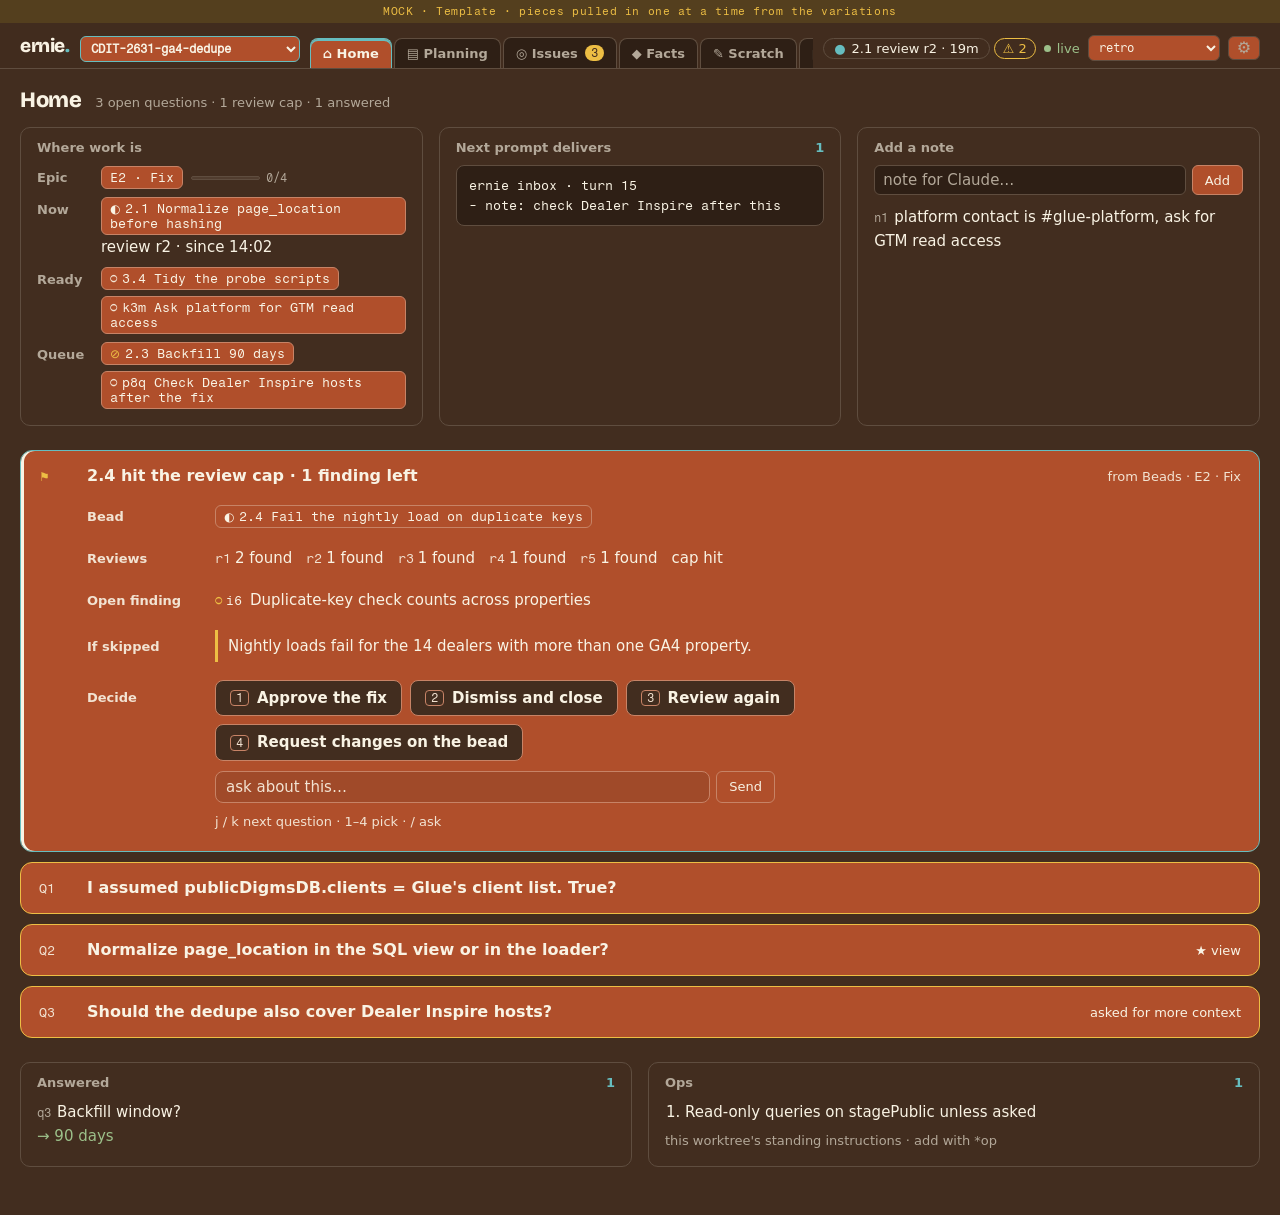
==== commit 36a02903: "feat(template): Now strip counts other waits on you Running bead no longer hides gates/beads waiting" ====
--- a/.mem/artifacts/ref_ernie_views/00-template.html
+++ b/.mem/artifacts/ref_ernie_views/00-template.html
@@ -90,7 +90,9 @@
     - Now strip (P6 Q5, top bar, every tab): the worktree's Now derived from Beads (Beads workflow Q4), e.g.
       "● 2.1 review r2 · 19m", "● E1 approve PRD · 41m", "● 0.4 coding · 2h 23m · stalled". Mustard when it waits on you
       or stalled (stalled = something runs but the worktree's session isn't working). Click opens it on Planning (the
-      bead, or the epic detail). Sample worktrees: dedupe = running bead, gsc-backfill = PRD gate, ernie/main = stalled.
+      bead, or the epic detail). Anything else waiting on you (gates, then beads with an open finding) gets a mustard
+      "⚠ N" button beside it (ids in its tooltip; opens the first), so a running bead never hides a wait.
+      Sample worktrees: dedupe = running bead + ⚠ 2 (E3 gate, 2.4 cap), gsc-backfill = PRD gate, ernie/main = stalled.
     - Settings (⚙ in the top bar, key `,`, esc closes): one panel, global (every repo; server keeps it in
       ~/.config/ernie/settings.json). Only the page or your own terminal changes it, never Claude: the numbers are what stop
       the agent loop from running away. Rows: Queue running / paused (applies at once; Claude finishes the step it's on) ·
@@ -137,7 +139,7 @@
   .tab.active { background: var(--bg-card); color: var(--text); border-color: var(--border-accent); box-shadow: inset 0 2px 0 var(--accent); }
   .tab > button { background: none; border: 0; cursor: pointer; padding: 7px 12px; display: flex; align-items: center; gap: 7px;
     font: 600 13px var(--sans); min-width: 0; }
-  .status { display: flex; align-items: center; gap: 12px; font: 13px var(--sans); color: var(--text-dim); padding-bottom: 7px; flex: none; }
+  .status { display: flex; align-items: center; gap: 8px; font: 13px var(--sans); color: var(--text-dim); padding-bottom: 7px; flex: none; }
   .live { color: var(--success); display: inline-flex; align-items: center; gap: 6px; }
   .live::before { content: ''; width: 7px; height: 7px; border-radius: 50%; background: var(--success); animation: pulse 1.8s infinite; }
   .icon-btn { background: var(--bg-card); border: 1px solid var(--border); border-radius: 6px; padding: 4px 10px; cursor: pointer; font: 12px var(--mono); }
@@ -190,7 +192,7 @@
     border: 1px solid var(--border); border-radius: 6px; padding: 4px 6px; }
 
   /* Worktree picker (top bar) + worktree banners */
-  .wt-pick-wrap { padding-bottom: 6px; flex: none; max-width: 240px; min-width: 0; }
+  .wt-pick-wrap { padding-bottom: 6px; flex: none; max-width: 220px; min-width: 0; }
   select.wt-pick { font-weight: 600; border-color: var(--border-accent); width: 100%; }
   .wt-banner { display: flex; flex-wrap: wrap; align-items: center; gap: 8px 12px; margin: 0 0 14px; padding: 8px 12px; border-radius: 8px;
     font: 13px/1.45 var(--sans); border: 1px solid var(--border); background: var(--bg-card); overflow-wrap: anywhere; }
@@ -477,6 +479,9 @@
   .now-strip:hover { border-color: var(--accent); }
   .now-strip.warn { border-color: var(--warning); color: var(--warning-text); }
   .now-strip.warn::before { color: var(--warning); }
+  .now-wait { margin-left: 4px; white-space: nowrap; font: 13px var(--sans); padding: 2px 8px; border-radius: 12px;
+    border: 1px solid var(--warning); background: none; color: var(--warning-text); cursor: pointer; }
+  .now-wait:hover { border-color: var(--warning-text); }
 
   /* Scratch: collapsible pads on the ground (reading panels), newest first */
   .sc-item { margin-bottom: 10px; overflow: hidden; }
@@ -1142,7 +1147,8 @@
 
   // Now (Beads workflow Q4, P6 Q5), derived from Beads: a running bead (coding / review rN) first, else a running
   // planning stage, else what waits on you (a gate, then a bead with an open finding). Stalled = something is running
-  // but no Claude session is working in the worktree (a crash leaves the bead in progress)
+  // but no Claude session is working in the worktree (a crash leaves the bead in progress). `waits` lists everything
+  // waiting on you (gates, then beads), so the strip can count what sits behind the running item
   function nowOf(logKey) {
     const st = S.states[logKey];
     if (!st) return null;
@@ -1150,19 +1156,23 @@
     const stalled = logOf(logKey)?.session.state !== 'working';
     const inProgress = beadsOf(logKey).filter(x => x.b.status === 'active');
     const running = inProgress.filter(x => { const s = beadStage(logKey, x.b); return !s.waiting && !s.queued; });
+    const waits = [
+      ...epics.filter(ep => gateWaiting(logKey, ep)).map(ep => ({ ep })),
+      ...inProgress.filter(x => beadStage(logKey, x.b).waiting).map(x => ({ ep: x.ep, bead: x })),
+    ];
     const activeEpic = epics.find(ep => ep.status === 'active');
     const bead = running.find(x => x.ep === activeEpic) || running[0];
-    if (bead) return { ep: bead.ep, bead, label: bead.b.id, what: beadStage(logKey, bead.b).text, since: bead.b.since, stalled };
+    if (bead) return { ep: bead.ep, bead, label: bead.b.id, what: beadStage(logKey, bead.b).text, since: bead.b.since, stalled, waits };
     for (const ep of epics) {
       const s = (ep.stages || []).find(x => x.state === 'now' && x.kind !== 'build');
-      if (s) return { ep, label: ep.id, what: stageNow(s), since: s.since, stalled };
+      if (s) return { ep, label: ep.id, what: stageNow(s), since: s.since, stalled, waits };
     }
     for (const ep of epics) {
       const s = gateWaiting(logKey, ep);
-      if (s) return { ep, label: ep.id, what: `waiting on you: ${GATE[s.kind].what}`, short: GATE[s.kind].short, since: s.since, waiting: true };
+      if (s) return { ep, label: ep.id, what: `waiting on you: ${GATE[s.kind].what}`, short: GATE[s.kind].short, since: s.since, waiting: true, waits };
     }
     const waiting = inProgress.find(x => beadStage(logKey, x.b).waiting);
-    if (waiting) return { ep: waiting.ep, bead: waiting, label: waiting.b.id, what: beadStage(logKey, waiting.b).text, since: waiting.b.since, waiting: true };
+    if (waiting) return { ep: waiting.ep, bead: waiting, label: waiting.b.id, what: beadStage(logKey, waiting.b).text, since: waiting.b.since, waiting: true, waits };
     return null;
   }
 
@@ -1174,7 +1184,12 @@
     return mins < 60 ? `${mins}m` : `${Math.floor(mins / 60)}h ${mins % 60}m`;
   }
 
-  // Top-bar strip on every tab (P6 Q5): mustard when Claude waits on you or stalled; click opens it on Planning
+  // Opens a Now item (or a waiting one) on Planning: the bead, else the epic detail
+  const nowTarget = x => x.bead ? `data-bead-open="${esc(x.bead.key)}"` : `data-epic-detail-open="${esc(view.wt)}|${esc(x.ep.id)}"`;
+
+  // Top-bar strip on every tab (P6 Q5): mustard when Claude waits on you or stalled; click opens it on Planning.
+  // Reason: something is almost always running while the queue moves on, so whatever else waits on you gets its own
+  // "⚠ N" button (opens the first one; the ids are in its tooltip) instead of hiding behind the running item
   function renderNowStrip() {
     const now = nowOf(view.wt);
     const box = document.getElementById('now-strip');
@@ -1184,8 +1199,11 @@
     // Reason: the strip shares the top bar with the tabs, so a gate shows its short name; the mustard says it waits on you
     const text = `${now.label} ${now.short || now.what}${tail}`;
     const full = `${now.label} ${now.what}${tail}`;
-    const target = now.bead ? `data-bead-open="${esc(now.bead.key)}"` : `data-epic-detail-open="${esc(view.wt)}|${esc(now.ep.id)}"`;
-    box.innerHTML = `<button class="now-strip ${now.waiting || now.stalled ? 'warn' : ''}" type="button" ${target} title="Now: ${esc(full)} · open on Planning">${esc(text)}</button>`;
+    const others = now.waiting ? now.waits.slice(1) : now.waits;
+    const waitBtn = others.length
+      ? `<button class="now-wait" type="button" ${nowTarget(others[0])} title="Also ${others.length} waiting on you: ${esc(others.map(x => x.bead ? x.bead.b.id : x.ep.id).join(', '))} · open the first on Planning">⚠ ${others.length}</button>`
+      : '';
+    box.innerHTML = `<button class="now-strip ${now.waiting || now.stalled ? 'warn' : ''}" type="button" ${nowTarget(now)} title="Now: ${esc(full)} · open on Planning">${esc(text)}</button>${waitBtn}`;
   }
 
   // Home's Now line: the bead or epic, what it's doing and since when; waiting on you and stalled in mustard
